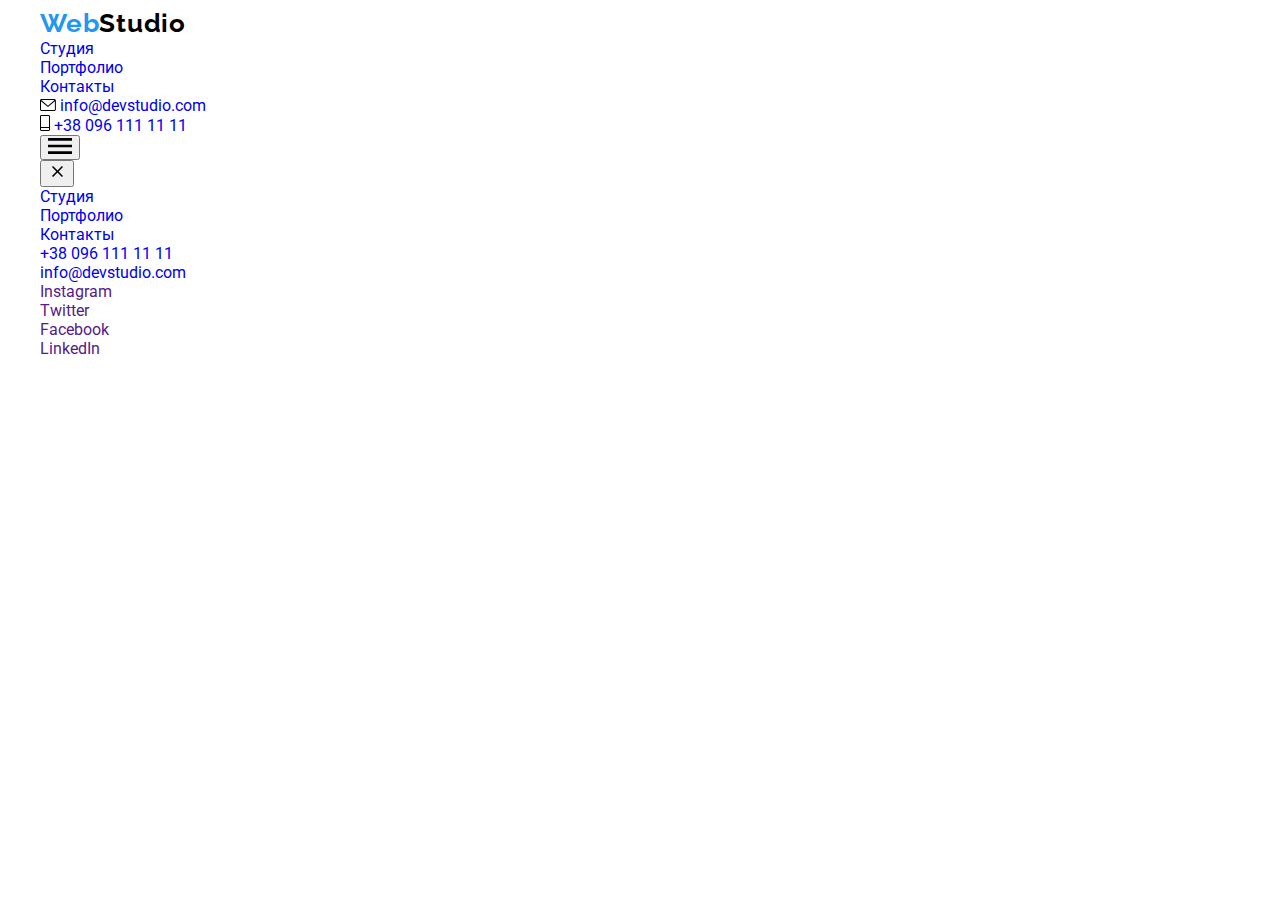
==== index.html @ dc69ef1c "add modile menu" ====
<!DOCTYPE html>
<html lang="ru">
<head>
    <meta charset="UTF-8">
    <meta http-equiv="X-UA-Compatible" content="IE=edge">
    <meta name="viewport" content="width=device-width, initial-scale=1.0">
    <title>WebStudio</title>
    <link rel="preconnect" href="https://fonts.googleapis.com">
    <link rel="preconnect" href="https://fonts.gstatic.com" crossorigin>
    <link href="https://fonts.googleapis.com/css2?family=Raleway:wght@700&family=Roboto:wght@400;500;700;900&display=swap"
        rel="stylesheet">
    <link rel="stylesheet" href="https://cdnjs.cloudflare.com/ajax/libs/modern-normalize/1.1.0/modern-normalize.min.css"
        integrity="sha512-wpPYUAdjBVSE4KJnH1VR1HeZfpl1ub8YT/NKx4PuQ5NmX2tKuGu6U/JRp5y+Y8XG2tV+wKQpNHVUX03MfMFn9Q=="
        crossorigin="anonymous" referrerpolicy="no-referrer" />
    <link rel="stylesheet" href="./css/main.min.css">
</head>

<body>
    <header class="header">
        <div class="container header-container">
            <nav class="navigation">
                <a class="logo link" href="./index.html"><span class="logo-primary">Web</span>Studio</a>
                <ul class="nav-list list">
                    <li class="nav-list__item">
                        <a class="nav-list__link link current" href="#studio">Студия</a>
                    </li>
                    <li class="nav-list__item">
                        <a class="nav-list__link link" href="./portfolio.html">Портфолио</a>
                    </li>
                    <li class="nav-list__item">
                        <a class="nav-list__link link" href="#contacts">Контакты</a>
                    </li>
                </ul>
            </nav>
            <ul class="header-contact list">
                <li class="header-contact__item">
                    <a class="header-contact__link link" href="mailto:info@devstudio.com">
                        <svg class="header-contact__icon" width="16" height="12">
                            <use href="./img/svg/sprite.svg#icon-email"></use>
                        </svg> 
                        info@devstudio.com
                    </a>
                </li>
                <li class="header-contact__item">
                    <a class="header-contact__link link" href="tel:+380961111111">
                        <svg class="header-contact__icon" width="10" height="16">
                            <use href="./img/svg/sprite.svg#icon-telephone"></use>
                        </svg> 
                        +38 096 111 11 11
                    </a>
                </li>
            </ul>

            <button type="button" class="burger-menu" data-menu-open>
                <svg class="burger-menu__icon" width="24" height="16">
                    <use href="./img/svg/icons.svg#burger-icon"></use>
                </svg>
            </button>
        </div>

        <div class="mobile-menu" data-menu>
            <div class="container mobile-menu__container">
                <button type="button" class="mobile-menu__close-button" data-menu-close>
                    <svg class="mobile-menu__close-icon" width="18" height="18">
                        <use href="./img/svg/icons.svg#close-icon"></use>
                    </svg>
                </button>
                <nav class="mobile-memu__navigation">
                    <ul class="mobile-menu__nav-list list">
                        <li class="mobile-menu__nav-item">
                            <a class="mobile-menu__nav-link link current" href="#studio">Студия</a>
                        </li>
                        <li class="mobile-menu__nav-item">
                            <a class="mobile-menu__nav-link link" href="./portfolio.html">Портфолио</a>
                        </li>
                        <li class="mobile-menu__nav-item">
                            <a class="mobile-menu__nav-link link" href="#contacts">Контакты</a>
                        </li>
                    </ul>
                </nav>
                <div class="mobile-menu__contacts">
                    <ul class="mobile-menu__contacts-list list">
                        <li class="mobile-menu__contacts-item">
                            <a class="mobile-menu__contacts-tel link" href="tel:+380961111111">+38 096 111 11 11</a>
                        </li>
                        <li class="mobile-menu__contacts-item">
                            <a class="mobile-menu__contacts-mail link" href="mailto:info@devstudio.com">info@devstudio.com</a>
                        </li>
                    </ul>
                </div>
                <div class="mobile-menu__social">
                    <ul class="mobile-menu__social-list list">
                        <li class="mobile-menu__social-item">
                            <a href="" class="mobile-menu__social-link link">Instagram</a>
                        </li>
                        <li class="mobile-menu__social-item">
                            <a href="" class="mobile-menu__social-link link">Twitter</a>
                        </li>
                        <li class="mobile-menu__social-item">
                            <a href="" class="mobile-menu__social-link link">Facebook</a>
                        </li>
                        <li class="mobile-menu__social-item">
                            <a href="" class="mobile-menu__social-link link">LinkedIn</a>
                        </li>
                    </ul>
                </div>
            </div>
        </div>
    </header>
    <main>

<!-- hero section -->
        <!-- <section class="hero" id="studio">
            <div class="container">
                <h1 class="main-title">
                    Эффективные решения
                    <br>для вашего бизнеса
                </h1>
                <button type="button" class="order-button" data-modal-open>Заказать услугу</button>
            </div>
        </section> -->

<!-- about section -->
        <!-- <section class="about">
            <div class="container">
                <h2 class="visually-hidden">О нас</h2>
                <ul class="about-list list">
                    <li class="about-list-item item">
                        <div class="about-thumb">
                            <svg class="about-icon" width="70" height="70">
                                <use href="./img/svg/sprite.svg#icon-antenna"></use>
                            </svg>
                        </div>
                        <h3 class="about-title">Внимание к деталям</h3>
                        <p class="about-text">Идейные соображения, а также начало повседневной работы по формированию позиции.</p>
                    </li>
                    <li class="about-list-item item">
                        <div class="about-thumb">
                            <svg class="about-icon" width="70" height="70">
                                <use href="./img/svg/sprite.svg#icon-clock"></use>
                            </svg>
                        </div>
                        <h3 class="about-title">Пунктуальность</h3>
                        <p class="about-text">Задача организации, в особенности же рамки и место обучения кадров влечет за собой.</p>
                    </li>
                    <li class="about-list-item item">
                        <div class="about-thumb">
                            <svg class="about-icon" width="70" height="70">
                                <use href="./img/svg/sprite.svg#icon-diagram"></use>
                            </svg>
                        </div>
                        <h3 class="about-title">Планирование</h3>
                        <p class="about-text">Равным образом консультация с широким активом в значительной степени обуславливает.</p>
                    </li>
                    <li class="about-list-item item">
                        <div class="about-thumb">
                            <svg class="about-icon" width="70" height="70">
                                <use href="./img/svg/sprite.svg#icon-astronaut"></use>
                            </svg>
                        </div>
                        <h3 class="about-title">Современные технологии</h3>
                        <p class="about-text">Значимость этих проблем настолько очевидна, что реализация плановых заданий.</p>
                    </li>
                </ul>
            </div>
        </section> -->

<!-- our work section -->
        <!-- <section class="work-section">
            <div class="container">
                <h2 class="section-title">Чем мы занимаемся</h2>
                <ul class="work-list list">
                    <li class="work-list-img">
                        <div class="worklist-label">
                            <img width="370" height="294" src="./img/box-1.jpg" alt="создаем коды">
                            <p class="worklist-overlay">Десктопные приложения</p>
                        </div>
                    </li>
                    <li class="work-list-img">
                        <div class="worklist-label">
                            <img width="370" height="294" src="./img/box-2.jpg" alt="делаем приложения">
                            <p class="worklist-overlay">Мобильные приложения</p>
                        </div>
                    </li>
                    <li class="work-list-img">
                        <div class="worklist-label">
                            <img width="370" height="294" src="./img/box-3.jpg" alt="выбираем дизайн">
                            <p class="worklist-overlay">Дизайнерские решения</p>
                        </div>
                    </li>
                </ul>
            </div>
        </section> -->

<!-- our team section -->
        <!-- <section class="team">
            <div class="container">
                <h2 class="section-title">Наша команда</h2>
                <ul class="team-list list">
                    <li class="team-list-item card">
                        <img class="team-list-photo" width="270" height="260" src="./img/photo-igor.jpg" alt="Игорь Демьяненко">
                        <div class="team-text">
                            <h3 class="team-list-name">Игорь Демьяненко</h3>
                            <p class="team-list-position" lang="en">Product Designer</p>
                            <ul class="social-list list">
                                <li class="social-item">
                                    <a class="social-link" href="">
                                        <svg class="social-link-icon" width="20" height="20">
                                            <use href="./img/svg/sprite.svg#icon-instagram"></use>
                                        </svg>
                                    </a>
                                </li>
                                <li class="social-item">
                                    <a class="social-link" href="">
                                        <svg class="social-link-icon" width="20" height="20">
                                            <use href="./img/svg/sprite.svg#icon-twitter"></use>
                                        </svg>
                                    </a>
                                </li>
                                <li class="social-item">
                                    <a class="social-link" href="">
                                        <svg class="social-link-icon" width="20" height="20">
                                            <use href="./img/svg/sprite.svg#icon-facebook"></use>
                                        </svg>
                                    </a>
                                </li>
                                <li class="social-item">
                                    <a class="social-link" href="">
                                        <svg class="social-link-icon" width="20" height="20">
                                            <use href="./img/svg/sprite.svg#icon-linkedin"></use>
                                        </svg>
                                    </a>
                                </li>
                            </ul>
                        </div>
                    </li>
                    <li class="team-list-item card">
                        <img class="team-list-photo" width="270" height="260" src="./img/photo-olga.jpg" alt="Ольга Репина">
                        <div class="team-text">
                            <h3 class="team-list-name">Ольга Репина</h3>
                            <p class="team-list-position" lang="en">Frontend Developer</p>
                            <ul class="social-list list">
                                <li class="social-item">
                                    <a class="social-link" href="">
                                        <svg class="social-link-icon" width="20" height="20">
                                            <use href="./img/svg/sprite.svg#icon-instagram"></use>
                                        </svg>
                                    </a>
                                </li>
                                <li class="social-item">
                                    <a class="social-link" href="">
                                        <svg class="social-link-icon" width="20" height="20">
                                            <use href="./img/svg/sprite.svg#icon-twitter"></use>
                                        </svg>
                                    </a>
                                </li>
                                <li class="social-item">
                                    <a class="social-link" href="">
                                        <svg class="social-link-icon" width="20" height="20">
                                            <use href="./img/svg/sprite.svg#icon-facebook"></use>
                                        </svg>
                                    </a>
                                </li>
                                <li class="social-item">
                                    <a class="social-link" href="">
                                        <svg class="social-link-icon" width="20" height="20">
                                            <use href="./img/svg/sprite.svg#icon-linkedin"></use>
                                        </svg>
                                    </a>
                                </li>
                            </ul>
                        </div>
                    </li>
                    <li class="team-list-item card">
                        <img class="team-list-photo" width="270" height="260" src="./img/photo-nikolay.jpg" alt="Николай Тарасов">
                        <div class="team-text">
                            <h3 class="team-list-name">Николай Тарасов</h3>
                            <p class="team-list-position" lang="en">Marketing</p>
                            <ul class="social-list list">
                                <li class="social-item">
                                    <a class="social-link" href="">
                                        <svg class="social-link-icon" width="20" height="20">
                                            <use href="./img/svg/sprite.svg#icon-instagram"></use>
                                        </svg>
                                    </a>
                                </li>
                                <li class="social-item">
                                    <a class="social-link" href="">
                                        <svg class="social-link-icon" width="20" height="20">
                                            <use href="./img/svg/sprite.svg#icon-twitter"></use>
                                        </svg>
                                    </a>
                                </li>
                                <li class="social-item">
                                    <a class="social-link" href="">
                                        <svg class="social-link-icon" width="20" height="20">
                                            <use href="./img/svg/sprite.svg#icon-facebook"></use>
                                        </svg>
                                    </a>
                                </li>
                                <li class="social-item">
                                    <a class="social-link" href="">
                                        <svg class="social-link-icon" width="20" height="20">
                                            <use href="./img/svg/sprite.svg#icon-linkedin"></use>
                                        </svg>
                                    </a>
                                </li>
                            </ul>
                        </div>
                    </li>
                    <li class="team-list-item card">
                        <img class="team-list-photo" width="270" height="260" src="./img/photo-mikhail.jpg" alt="Михаил Ермаков">
                        <div class="team-text">
                            <h3 class="team-list-name">Михаил Ермаков</h3>
                            <p class="team-list-position" lang="en">UI Designer</p>
                            <ul class="social-list list">
                                <li class="social-item">
                                    <a class="social-link" href="">
                                        <svg class="social-link-icon" width="20" height="20">
                                            <use href="./img/svg/sprite.svg#icon-instagram"></use>
                                        </svg>
                                    </a>
                                </li>
                                <li class="social-item">
                                    <a class="social-link" href="">
                                        <svg class="social-link-icon" width="20" height="20">
                                            <use href="./img/svg/sprite.svg#icon-twitter"></use>
                                        </svg>
                                    </a>
                                </li>
                                <li class="social-item">
                                    <a class="social-link" href="">
                                        <svg class="social-link-icon" width="20" height="20">
                                            <use href="./img/svg/sprite.svg#icon-facebook"></use>
                                        </svg>
                                    </a>
                                </li>
                                <li class="social-item">
                                    <a class="social-link" href="">
                                        <svg class="social-link-icon" width="20" height="20">
                                            <use href="./img/svg/sprite.svg#icon-linkedin"></use>
                                        </svg>
                                    </a>
                                </li>
                            </ul>
                        </div>
                    </li>
                </ul>
            </div>
        </section> -->

<!-- our clients section -->
        <!-- <section class="clients">
            <div class="container">
                <h2 class="section-title">Постоянные клиенты</h2>
                <ul class="clients-list">
                    <li class="clients-item">
                        <a href="" class="clients-link">
                            <svg class="clients-link-icon" width="106" height="60">
                                <use href="./img/svg/sprite.svg#icon-client1"></use>
                            </svg>
                        </a>
                    </li>
                    <li class="clients-item">
                        <a href="" class="clients-link">
                            <svg class="clients-link-icon" width="106" height="60">
                                <use href="./img/svg/sprite.svg#icon-client2"></use>
                            </svg>
                        </a>
                    </li>
                    <li class="clients-item">
                        <a href="" class="clients-link">
                            <svg class="clients-link-icon" width="106" height="60">
                                <use href="./img/svg/sprite.svg#icon-client3"></use>
                            </svg>
                        </a>
                    </li>
                    <li class="clients-item">
                        <a href="" class="clients-link">
                            <svg class="clients-link-icon" width="106" height="60">
                                <use href="./img/svg/sprite.svg#icon-client4"></use>
                            </svg>
                        </a>
                    </li>
                    <li class="clients-item">
                        <a href="" class="clients-link">
                            <svg class="clients-link-icon" width="106" height="60">
                                <use href="./img/svg/sprite.svg#icon-client5"></use>
                            </svg>
                        </a>
                    </li>
                    <li class="clients-item">
                        <a href="" class="clients-link">
                            <svg class="clients-link-icon" width="106" height="60">
                                <use href="./img/svg/sprite.svg#icon-client6"></use>
                            </svg>
                        </a>
                    </li>
                </ul>
            </div>
        </section>
    </main> -->

    <!-- Footer -->
    <!-- <footer class="footer">
        <div class="container footer-container">
            <div class="footer-address">
                <a class="footer-logo link" href="./index.html"><span class="logo-primary">Web</span>Studio</a>
                <address id="contacts">
                    <ul class="footer-contact-list list">
                        <li class="footer-contacts-item">
                            <a class="footer-contacts-address link" href="https://goo.gl/maps/A6K9z37KiYoTbCrC9" target="_blank"
                                rel="noopener noreferrer">г. Киев, пр-т Леси Украинки, 26</a>
                        </li>
                        <li class="footer-contacts-item">
                            <a class="footer-contacts-link link" href="mailto:info@example.com">info@example.com</a>
                        </li>
                        <li class="footer-contacts-item">
                            <a class="footer-contacts-link link" href="tel:+380991111111">+38 099 111 11 11</a>
                        </li>
                    </ul>
                </address>
            </div>
            <div class="footer-social">
                <p class="footer-social-text">присоединяйтесь</p>
                <ul class="footer-social-list list">
                    <li class="footer-social-item">
                        <a class="footer-social-link" href="">
                            <svg class="footer-social-link-icon" width="20" height="20">
                                <use href="./img/svg/sprite.svg#icon-instagram"></use>
                            </svg>
                        </a>
                    </li>
                    <li class="footer-social-item">
                        <a class="footer-social-link" href="">
                            <svg class="footer-social-link-icon" width="20" height="20">
                                <use href="./img/svg/sprite.svg#icon-twitter"></use>
                            </svg>
                        </a>
                    </li>
                    <li class="footer-social-item">
                        <a class="footer-social-link" href="">
                            <svg class="footer-social-link-icon" width="20" height="20">
                                <use href="./img/svg/sprite.svg#icon-facebook"></use>
                            </svg>
                        </a>
                    </li>
                    <li class="footer-social-item">
                        <a class="footer-social-link" href="">
                            <svg class="footer-social-link-icon" width="20" height="20">
                                <use href="./img/svg/sprite.svg#icon-linkedin"></use>
                            </svg>
                        </a>
                    </li>
                </ul>
            </div>
            <div class="footer-subscribe-thumb">
                <p class="footer-social-text">Подпишитесь на рассылку</p>
                <form class="footer-subscribe-form">
                    <label class="footer-subsribe-label">
                        <input type="email" name="subscribe-email" class="footer-subscribe-mail" placeholder="E-mail">
                    </label>
                    <button type="submit" class="footer-subscribe-button">Подписаться
                        <svg class="button-icon" width="24" height="24">
                            <use href="./img/svg/icons.svg#icon-send"></use>
                        </svg>
                    </button>
                </form>
            </div>
        </div>
    </footer> -->

    <!-- modal window script -->
    <!-- <div class="backdrop is-hidden" data-modal>
        <div class="modal-window">
            <button type="button" class="modal-close-button" data-modal-close>
                <svg class="modal-close-icon" width="18" height="18">
                    <use href="./img/svg/icons.svg#close-icon"></use>
                </svg>
            </button>
            <p class="contact-form-title">Оставьте свои данные, мы вам перезвоним</p>
            <form class="contact-form">
                <label class="contact-form-label">
                    Имя
                    <span class="contact-form-field-wrapper">
                        <input type="text" name="user-name" class="contact-form-input" minlength="2" required>
                        <svg class="contact-form-icon" width="18" height="18">
                            <use href="./img/svg/icons.svg#name-icon"></use>
                        </svg>
                    </span>                    
                </label>
                <label class="contact-form-label">
                    Телефон
                    <span class="contact-form-field-wrapper">
                        <input type="tel" name="user-phone" class="contact-form-input" required>
                        <svg class="contact-form-icon" width="18" height="18">
                            <use href="./img/svg/icons.svg#tel-icon"></use>
                        </svg>
                    </span>
                </label>
                <label class="contact-form-label">
                    Почта
                    <span class="contact-form-field-wrapper">
                        <input type="email" name="user-mail" class="contact-form-input" required>
                        <svg class="contact-form-icon" width="18" height="18">
                            <use href="./img/svg/icons.svg#mail-icon"></use>
                        </svg>
                    </span>                    
                </label>
                <label class="contact-form-label">
                    Комментарий
                    <textarea name="user-comment" class="contact-form-message" placeholder="Введите текст"></textarea>
                </label>
                <div class="contact-form-checkbox-wrapper">
                    <input class="policy-checkbox visually-hidden" type="checkbox" name="accept-policy" id="policy-checkbox" required>
                    <label class="policy-label" for="policy-checkbox">Соглашаюсь с рассылкой и принимаю&nbsp;<a class="link-form" href="">Условия договора</a></label>
                </div>
                    <button class="contact-form-button" type="submit">Отправить</button>
            </form>
        </div>
    </div> -->

    <script src="./js/modal.js"></script>
    <script src="./js/mobile-menu.js"></script>
</body>
</html>
---- css/main.min.css ----
:root{--font-family: "Roboto", sans-serif;--logo-font: "Raleway", sans-serif;--primary-text-color: #212121;--secondary-text-color: #757575;--accent-color: #2196f3;--icon-color: #afb1b8;--timing-function: cubic-bezier(0.4, 0, 0.2, 1);--duration: 250ms}.visually-hidden{position:absolute;width:1px;height:1px;margin:-1px;border:0;padding:0;white-space:nowrap;clip-path:inset(100%);clip:rect(0 0 0 0);overflow:hidden}body{font-family:var(--font-family)}h1,h2,h3,h4,h5,h6,p{margin-top:0;margin-bottom:0}ul{margin-top:0;margin-bottom:0;padding-left:0}img{display:block}li{display:block}.list{list-style:none}.link{text-decoration:none}.container{width:1200px;padding-left:15px;padding-right:15px;margin-left:auto;margin-right:auto}@media screen and (max-width: 767px){.container{width:480px;padding-left:15px;padding-right:15px;margin-left:auto;margin-right:auto}}.logo-primary{color:#2196f3;font-family:var(--logo-font);font-style:normal;font-weight:bold;font-size:26px;line-height:1.19;letter-spacing:0.03em}.logo{margin-right:92px;color:#000000;font-family:var(--logo-font);font-style:normal;font-weight:bold;font-size:26px;line-height:1.19;letter-spacing:0.03em}.footer-logo{color:#ffffff;font-family:var(--logo-font);font-style:normal;font-weight:bold;font-size:26px;line-height:1.19;letter-spacing:0.03em}.main-title{margin-bottom:30px;font-family:var(--font-family);font-style:normal;font-weight:900;font-size:44px;line-height:1.36;text-align:center;letter-spacing:0.06em;text-transform:uppercase;color:#ffffff}.section-title{margin-bottom:50px;font-family:var(--font-family);font-style:normal;font-weight:bold;font-size:36px;line-height:1.17;text-align:center;letter-spacing:0.03em;color:var(--primary-text-color)}.social-list{width:206px;height:44px;display:flex;justify-content:space-between;align-items:center}.social-link{display:flex;justify-content:center;align-items:center;width:44px;height:44px;border-radius:50%;background-color:#ffffff;transition-property:background-color;transition-duration:var(--duration);transition-timing-function:var(--timing-function)}.social-link:hover,.social-link:focus{background-color:var(--accent-color);cursor:pointer}.social-link-icon{fill:var(--icon-color);transition-property:fill;transition-duration:var(--duration);transition-timing-function:var(--timing-function)}.social-link:hover .social-link-icon,.social-link:focus .social-link-icon{fill:#ffffff;cursor:pointer}.backdrop{position:fixed;top:0;left:0;width:100vw;height:100vh;background-color:rgba(0,0,0,0.2)}.backdrop.is-hidden{opacity:0;visibility:hidden;pointer-events:none}.modal-window{position:absolute;top:50%;left:50%;transform:translate(-50%, -50%);width:528px;height:580px;background-color:#ffffff;box-shadow:0px 1px 3px rgba(0,0,0,0.12),0px 1px 1px rgba(0,0,0,0.14),0px 2px 1px rgba(0,0,0,0.2);border-radius:4px;padding:40px}.modal-close-button{position:absolute;top:8px;right:8px;width:30px;height:30px;display:flex;justify-content:center;align-items:center;border:1px solid rgba(0,0,0,0.1);border-radius:50%;background-color:#ffffff;padding:0;outline:none;cursor:pointer}.modal-close-icon{transition-property:fill;transition-duration:var(--duration);transition-timing-function:var(--timing-function)}.modal-close-button:hover .modal-close-icon,.modal-close-button:focus .modal-close-icon{fill:var(--accent-color)}.contact-form-title{font-family:var(--font-family);font-style:normal;font-weight:700;font-size:20px;line-height:1.15;text-align:center;letter-spacing:0.03em;color:#212121;margin-bottom:12px}.contact-form-input{width:100%;height:40px;padding-left:42px;border:1px solid rgba(33,33,33,0.2);box-sizing:border-box;border-radius:4px;transition-property:border-color;transition-duration:var(--duration);transition-timing-function:var(--timing-function)}.contact-form-input:focus{outline:none;border-color:var(--accent-color);cursor:pointer}.contact-form-field-wrapper{position:relative;display:block;margin-bottom:10px}.contact-form-icon{display:block;position:absolute;top:50%;left:12px;transform:translateY(-50%);transition-property:fill;transition-duration:var(--duration);transition-timing-function:var(--timing-function)}.contact-form-input:focus+.contact-form-icon{fill:var(--accent-color)}.contact-form-label{margin-bottom:10px;font-family:var(--font-family);font-style:normal;font-weight:400;font-size:12px;line-height:1.17;letter-spacing:0.01em;color:var(--secondary-text-color)}.contact-form-message{resize:none;width:100%;height:120px;border:1px solid rgba(33,33,33,0.2);box-sizing:border-box;border-radius:4px;padding:12px 16px;margin-bottom:20px;outline:none;transition-property:border-color;transition-duration:var(--duration);transition-timing-function:var(--timing-function)}.contact-form-message:focus{outline:none;border-color:var(--accent-color)}.contact-form-message::placeholder{font-family:var(--font-family);font-style:normal;font-weight:400;font-size:14px;line-height:1.14;letter-spacing:0.01em}.policy-label{font-family:var(--font-family);font-style:normal;font-weight:400;font-size:14px;line-height:1.71;letter-spacing:0.03em;color:var(--secondary-text-color);display:flex;justify-content:center;align-items:center;cursor:pointer}.policy-label::before{display:inline-block;width:16px;height:16px;border:1px solid black;content:"";cursor:pointer;margin-right:8px;border-radius:2px}.policy-checkbox:checked+.policy-label::before{background-color:var(--accent-color);border-radius:2px;background-image:url(../img/svg/Vector.svg);background-size:contain;background-origin:border-box;background-position:center;background-repeat:no-repeat;border-color:transparent}.link-form{color:var(--accent-color)}.contact-form-button{display:block;margin:30px auto 40px auto;min-width:200px;border:transparent;background-color:var(--accent-color);border-radius:4px;cursor:pointer;padding:10px 56px;transition-property:box-shadow;transition-duration:var(--duration);transition-timing-function:var(--timing-function);font-family:var(--font-family);font-style:normal;font-weight:700;font-size:16px;line-height:1.88;display:flex;align-items:center;text-align:center;letter-spacing:0.06em;color:#FFFFFF}.contact-form-button:hover,.contact-form-button:focus{box-shadow:0px 4px 4px rgba(0,0,0,0.15)}@media screen and (max-width: 480px){.nav-list{display:none}.header-contact{display:none}.header{border-bottom:1px solid #ECECEC}.header-container{display:flex;justify-content:space-between;align-items:center;padding:10px 15px}.burger-menu{border:none;background-color:transparent;padding:12px 8px;line-height:0}.burger-menu__icon{fill:#000000;transition-property:fill;transition-duration:var(--duration);transition-timing-function:var(--timing-function)}.burger-menu__icon:hover,.burger-menu__icon:focus{fill:var(--accent-color)}.mobile-menu{position:absolute;top:0;left:0;width:100%;height:100vh;overflow:auto;background-color:#FFFFFF;opacity:0;visibility:hidden;pointer-events:none;transition-property:opacity;transition-duration:var(--duration);transition-timing-function:var(--timing-function)}.mobile-menu.is-open{opacity:1;visibility:visible;pointer-events:auto}.mobile-menu__container{position:relative;padding:48px 40px;display:flex;flex-direction:column}.mobile-menu__close-button{position:absolute;top:10px;right:15px;padding:10px;background-color:transparent;border:none;line-height:0}.mobile-menu__close-icon{fill:#000000;transition-property:fill;transition-duration:var(--duration);transition-timing-function:var(--timing-function)}.mobile-menu__close-icon:hover,.mobile-menu__close-icon:focus{fill:var(--accent-color)}.mobile-menu__nav-list{display:flex;flex-direction:column}.mobile-menu__nav-link{font-family:var(--font-family);font-style:normal;font-weight:500;font-size:40px;line-height:1.18;letter-spacing:0.02em;color:var(--primary-text-color)}.current{color:var(--accent-color)}.mobile-menu__nav-item+.mobile-menu__nav-item,.mobile-menu__contacts-item+.mobile-menu__contacts-item{margin-top:32px}.mobile-menu__contacts{margin-top:302px}.mobile-menu__contacts-list{display:flex;flex-direction:column}.mobile-menu__contacts-tel{font-family:var(--font-family);font-style:normal;font-weight:500;font-size:34px;line-height:1.18;letter-spacing:0.02em;color:var(--accent-color)}.mobile-menu__contacts-mail{font-family:var(--font-family);font-style:normal;font-weight:500;font-size:24px;line-height:1.17;letter-spacing:0.02em;color:var(--secondary-text-color)}.mobile-menu__social{margin-top:64px}.mobile-menu__social-list{display:flex;flex-direction:row}.mobile-menu__social-item+.mobile-menu__social-item{margin-left:10px}.mobile-menu__social-item:not(:first-child)::before{content:" ";height:100%;border:1px solid rgba(33,33,33,0.2);transform:rotate(90deg);margin-right:10px}.mobile-menu__social-link{font-family:var(--font-family);font-style:normal;font-weight:500;font-size:18px;line-height:1.22;letter-spacing:0.02em;color:var(--accent-color)}}.hero{background-color:#2f303a;background-image:linear-gradient(rgba(47,48,58,0.4), rgba(47,48,58,0.4)),url(../img/hero-layer.jpg);background-size:1600px 600px;background-repeat:no-repeat;background-position:center;padding-top:200px;padding-bottom:200px}.order-button{padding:10px 32px;margin-left:auto;margin-right:auto;min-width:200px;border:transparent;display:flex;align-items:center;cursor:pointer;font-family:var(--font-family);font-style:normal;font-weight:bold;font-size:16px;line-height:1.88;text-align:center;letter-spacing:0.06em;color:#ffffff;background-color:var(--accent-color);border-radius:4px;transition-property:box-shadow;transition-duration:var(--duration);transition-timing-function:var(--timing-function)}.order-button:hover,.order-button:focus{box-shadow:0px 4px 4px rgba(0,0,0,0.15)}.about{padding-top:94px;padding-bottom:94px}.about-list{display:flex}.about-list-item+.about-list-item{margin-left:30px}.item{width:270px}.about-thumb{padding-top:25px;padding-bottom:25px;display:flex;justify-content:center;align-items:center;background-color:#f5f4fa;border-radius:4px}.about-title{margin-bottom:10px;margin-top:30px;font-family:var(--font-family);font-style:normal;font-weight:bold;font-size:14px;line-height:1.14;letter-spacing:0.03em;text-transform:uppercase;color:var(--primary-text-color)}.about-text{font-family:var(--font-family);font-style:normal;font-weight:normal;font-size:14px;line-height:1.71;letter-spacing:0.03em;color:var(--secondary-text-color)}.work-section{padding-bottom:94px}.work-list{display:flex}.work-list-img+.work-list-img{margin-left:30px}.worklist-label{position:relative}.worklist-overlay{position:absolute;left:0;bottom:0;width:100%;height:70px;font-family:var(--font-family);font-style:normal;font-weight:700;font-size:14px;line-height:1.14;text-align:center;letter-spacing:0.03em;text-transform:uppercase;color:#FFFFFF;background-color:rgba(47,48,58,0.8);overflow:auto;padding-top:27px;padding-bottom:27px}.team{background-color:#f5f4fa;padding-top:94px;padding-bottom:94px}.team-list{display:flex;flex-wrap:wrap;flex-basis:calc((100% - 90px) / 4);margin-left:-30px;margin-bottom:-30px}.team-list-item{margin-left:30px;margin-bottom:30px}.card{background:#ffffff;width:270px;height:428px;box-shadow:0px 1px 3px rgba(0,0,0,0.12),0px 1px 1px rgba(0,0,0,0.14),0px 2px 1px rgba(0,0,0,0.2);border-radius:0px 0px 4px 4px}.team-text{padding-top:30px;padding-bottom:30px;padding-left:32px;padding-right:32px}.team-list-name{margin-bottom:10px;font-family:var(--font-family);font-style:normal;font-weight:500;font-size:16px;line-height:1.19;text-align:center;letter-spacing:0.03em;color:var(--primary-text-color)}.team-list-position{margin-bottom:16px;font-family:var(--font-family);font-style:normal;font-weight:normal;font-size:16px;line-height:1.19;text-align:center;letter-spacing:0.03em;color:var(--secondary-text-color)}.clients{padding-top:94px;padding-bottom:94px}.clients-list{display:flex;justify-content:center;align-items:center}.clients-item+.clients-item{margin-left:30px}.clients-link{width:170px;height:92px;display:flex;justify-content:center;align-items:center;border:1px solid var(--icon-color);box-sizing:border-box;border-radius:4px;transition-property:border-color;transition-duration:var(--duration);transition-timing-function:var(--timing-function)}.clients-link:hover,.clients-link:focus{border-color:var(--accent-color);cursor:pointer}.clients-link-icon{fill:var(--icon-color);transition-property:fill;transition-duration:var(--duration);transition-timing-function:var(--timing-function)}.clients-link:hover .clients-link-icon,.clients-link:focus .clients-link-icon{fill:var(--accent-color);cursor:pointer}.footer{background-color:#2f303a;padding-top:60px;padding-bottom:60px}.footer-container{display:flex;align-items:baseline}.footer-contacts-item+.footer-contacts-item{margin-top:10px}address{margin-top:20px}.footer-contacts-address{font-family:var(--font-family);font-style:normal;font-weight:normal;font-size:14px;line-height:1.71;letter-spacing:0.03em;color:#ffffff;transition-property:color;transition-duration:var(--duration);transition-timing-function:var(--timing-function)}.footer-contacts-address:hover,.footer-contacts-address:focus{color:var(--accent-color);cursor:pointer}.footer-contacts-link{font-family:var(--font-family);font-style:normal;font-weight:normal;font-size:14px;line-height:1.71;letter-spacing:0.03em;color:rgba(255,255,255,0.6);transition-property:color;transition-duration:var(--duration);transition-timing-function:var(--timing-function)}.footer-contacts-link:hover,.footer-contacts-link:focus{color:var(--accent-color);cursor:pointer}.footer-social{margin-left:70px}.footer-social-text{margin-bottom:20px;font-family:var(--font-family);font-style:normal;font-weight:bold;font-size:14px;line-height:1.14;letter-spacing:0.03em;text-transform:uppercase;color:#ffffff}.footer-social-list{width:206px;height:44px;display:flex;justify-content:space-between;align-items:center}.footer-social-link{display:flex;justify-content:center;align-items:center;width:44px;height:44px;border-radius:50%;background-color:rgba(255,255,255,0.1);transition-property:background-color;transition-duration:var(--duration);transition-timing-function:var(--timing-function)}.footer-social-link:hover,.footer-social-link:focus{background-color:var(--accent-color);cursor:pointer}.footer-social-link-icon{fill:#ffffff;transition-property:fill;transition-duration:var(--duration);transition-timing-function:var(--timing-function)}.footer-social-link:hover .footer-social-link-icon,.footer-social-link:focus .footer-social-link-icon{fill:#ffffff;cursor:pointer}.footer-subscribe-mail{width:358px;height:50px;border:1px solid rgba(255,255,255,0.3);box-sizing:border-box;filter:drop-shadow(0px 4px 4px rgba(0,0,0,0.15));border-radius:4px;background-color:transparent;padding:15px 16px;color:#ffffff}.footer-subscribe-button{min-width:200px;border:transparent;background-color:var(--accent-color);border-radius:4px;cursor:pointer;padding:10px 28px;margin-left:12px;transition-property:box-shadow;transition-duration:var(--duration);transition-timing-function:var(--timing-function);font-family:var(--font-family);font-style:normal;font-weight:700;font-size:16px;line-height:1.88;display:flex;align-items:center;text-align:center;letter-spacing:0.06em;color:#FFFFFF}.footer-subscribe-button:hover,.footer-subscribe-button:focus{box-shadow:0px 4px 4px rgba(0,0,0,0.15)}.button-icon{margin-left:10px}.footer-subscribe-thumb{margin-left:93px}.footer-subscribe-form{display:flex;flex-direction:row}
/*# sourceMappingURL=main.min.css.map */
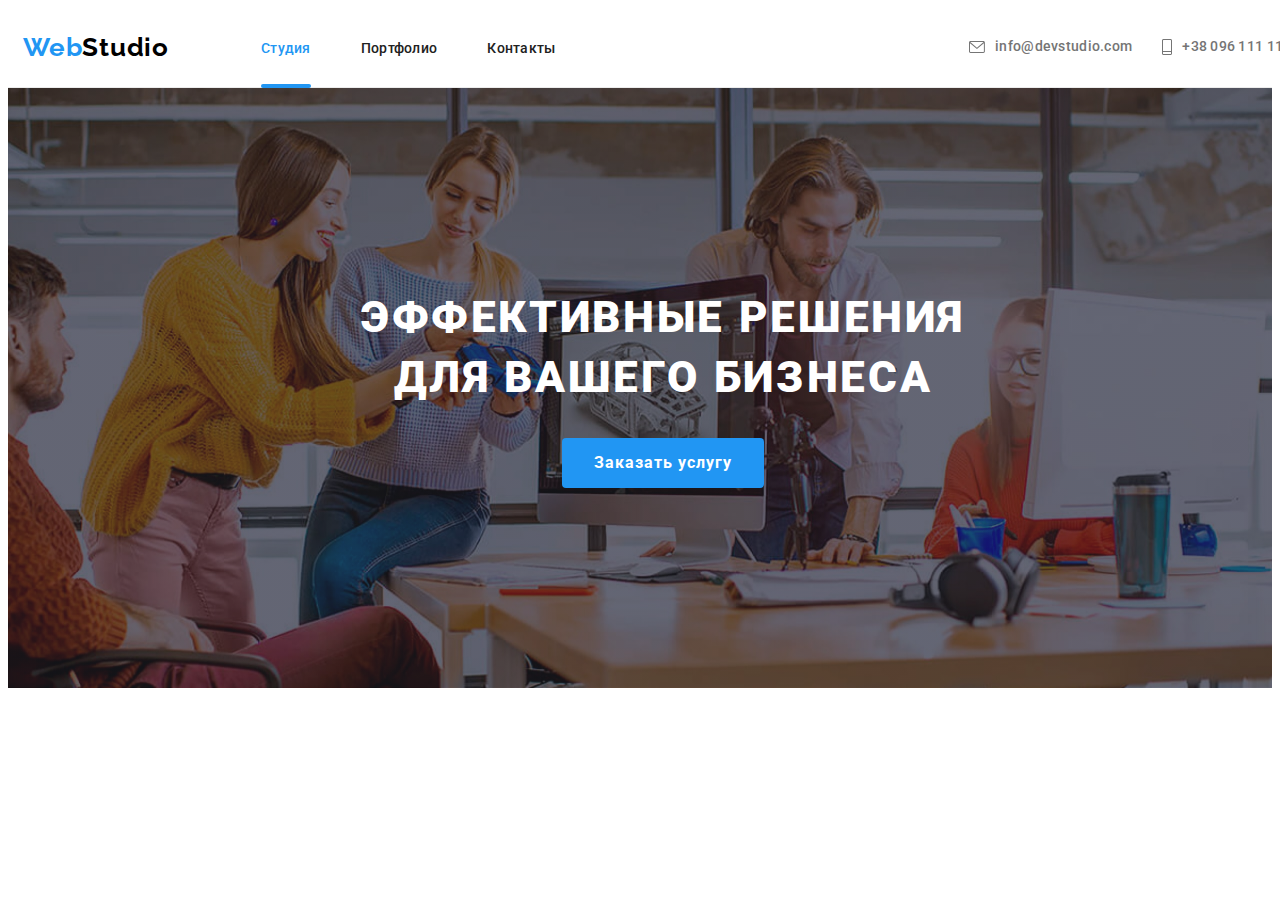
==== commit 429f93e9: "начал хиро и модалку" ====
--- a/index.html
+++ b/index.html
@@ -110,7 +110,7 @@
     <main>
 
 <!-- hero section -->
-        <!-- <section class="hero" id="studio">
+        <section class="hero" id="studio">
             <div class="container">
                 <h1 class="main-title">
                     Эффективные решения
@@ -118,7 +118,7 @@
                 </h1>
                 <button type="button" class="order-button" data-modal-open>Заказать услугу</button>
             </div>
-        </section> -->
+        </section>
 
 <!-- about section -->
         <!-- <section class="about">
@@ -471,7 +471,7 @@
     </footer> -->
 
     <!-- modal window script -->
-    <!-- <div class="backdrop is-hidden" data-modal>
+    <div class="backdrop is-hidden" data-modal>
         <div class="modal-window">
             <button type="button" class="modal-close-button" data-modal-close>
                 <svg class="modal-close-icon" width="18" height="18">
@@ -518,7 +518,7 @@
                     <button class="contact-form-button" type="submit">Отправить</button>
             </form>
         </div>
-    </div> -->
+    </div>
 
     <script src="./js/modal.js"></script>
     <script src="./js/mobile-menu.js"></script>
--- a/css/main.min.css
+++ b/css/main.min.css
@@ -1,2 +1,2 @@
-:root{--font-family: "Roboto", sans-serif;--logo-font: "Raleway", sans-serif;--primary-text-color: #212121;--secondary-text-color: #757575;--accent-color: #2196f3;--icon-color: #afb1b8;--timing-function: cubic-bezier(0.4, 0, 0.2, 1);--duration: 250ms}.visually-hidden{position:absolute;width:1px;height:1px;margin:-1px;border:0;padding:0;white-space:nowrap;clip-path:inset(100%);clip:rect(0 0 0 0);overflow:hidden}body{font-family:var(--font-family)}h1,h2,h3,h4,h5,h6,p{margin-top:0;margin-bottom:0}ul{margin-top:0;margin-bottom:0;padding-left:0}img{display:block}li{display:block}.list{list-style:none}.link{text-decoration:none}.container{width:1200px;padding-left:15px;padding-right:15px;margin-left:auto;margin-right:auto}@media screen and (max-width: 767px){.container{width:480px;padding-left:15px;padding-right:15px;margin-left:auto;margin-right:auto}}.logo-primary{color:#2196f3;font-family:var(--logo-font);font-style:normal;font-weight:bold;font-size:26px;line-height:1.19;letter-spacing:0.03em}.logo{margin-right:92px;color:#000000;font-family:var(--logo-font);font-style:normal;font-weight:bold;font-size:26px;line-height:1.19;letter-spacing:0.03em}.footer-logo{color:#ffffff;font-family:var(--logo-font);font-style:normal;font-weight:bold;font-size:26px;line-height:1.19;letter-spacing:0.03em}.main-title{margin-bottom:30px;font-family:var(--font-family);font-style:normal;font-weight:900;font-size:44px;line-height:1.36;text-align:center;letter-spacing:0.06em;text-transform:uppercase;color:#ffffff}.section-title{margin-bottom:50px;font-family:var(--font-family);font-style:normal;font-weight:bold;font-size:36px;line-height:1.17;text-align:center;letter-spacing:0.03em;color:var(--primary-text-color)}.social-list{width:206px;height:44px;display:flex;justify-content:space-between;align-items:center}.social-link{display:flex;justify-content:center;align-items:center;width:44px;height:44px;border-radius:50%;background-color:#ffffff;transition-property:background-color;transition-duration:var(--duration);transition-timing-function:var(--timing-function)}.social-link:hover,.social-link:focus{background-color:var(--accent-color);cursor:pointer}.social-link-icon{fill:var(--icon-color);transition-property:fill;transition-duration:var(--duration);transition-timing-function:var(--timing-function)}.social-link:hover .social-link-icon,.social-link:focus .social-link-icon{fill:#ffffff;cursor:pointer}.backdrop{position:fixed;top:0;left:0;width:100vw;height:100vh;background-color:rgba(0,0,0,0.2)}.backdrop.is-hidden{opacity:0;visibility:hidden;pointer-events:none}.modal-window{position:absolute;top:50%;left:50%;transform:translate(-50%, -50%);width:528px;height:580px;background-color:#ffffff;box-shadow:0px 1px 3px rgba(0,0,0,0.12),0px 1px 1px rgba(0,0,0,0.14),0px 2px 1px rgba(0,0,0,0.2);border-radius:4px;padding:40px}.modal-close-button{position:absolute;top:8px;right:8px;width:30px;height:30px;display:flex;justify-content:center;align-items:center;border:1px solid rgba(0,0,0,0.1);border-radius:50%;background-color:#ffffff;padding:0;outline:none;cursor:pointer}.modal-close-icon{transition-property:fill;transition-duration:var(--duration);transition-timing-function:var(--timing-function)}.modal-close-button:hover .modal-close-icon,.modal-close-button:focus .modal-close-icon{fill:var(--accent-color)}.contact-form-title{font-family:var(--font-family);font-style:normal;font-weight:700;font-size:20px;line-height:1.15;text-align:center;letter-spacing:0.03em;color:#212121;margin-bottom:12px}.contact-form-input{width:100%;height:40px;padding-left:42px;border:1px solid rgba(33,33,33,0.2);box-sizing:border-box;border-radius:4px;transition-property:border-color;transition-duration:var(--duration);transition-timing-function:var(--timing-function)}.contact-form-input:focus{outline:none;border-color:var(--accent-color);cursor:pointer}.contact-form-field-wrapper{position:relative;display:block;margin-bottom:10px}.contact-form-icon{display:block;position:absolute;top:50%;left:12px;transform:translateY(-50%);transition-property:fill;transition-duration:var(--duration);transition-timing-function:var(--timing-function)}.contact-form-input:focus+.contact-form-icon{fill:var(--accent-color)}.contact-form-label{margin-bottom:10px;font-family:var(--font-family);font-style:normal;font-weight:400;font-size:12px;line-height:1.17;letter-spacing:0.01em;color:var(--secondary-text-color)}.contact-form-message{resize:none;width:100%;height:120px;border:1px solid rgba(33,33,33,0.2);box-sizing:border-box;border-radius:4px;padding:12px 16px;margin-bottom:20px;outline:none;transition-property:border-color;transition-duration:var(--duration);transition-timing-function:var(--timing-function)}.contact-form-message:focus{outline:none;border-color:var(--accent-color)}.contact-form-message::placeholder{font-family:var(--font-family);font-style:normal;font-weight:400;font-size:14px;line-height:1.14;letter-spacing:0.01em}.policy-label{font-family:var(--font-family);font-style:normal;font-weight:400;font-size:14px;line-height:1.71;letter-spacing:0.03em;color:var(--secondary-text-color);display:flex;justify-content:center;align-items:center;cursor:pointer}.policy-label::before{display:inline-block;width:16px;height:16px;border:1px solid black;content:"";cursor:pointer;margin-right:8px;border-radius:2px}.policy-checkbox:checked+.policy-label::before{background-color:var(--accent-color);border-radius:2px;background-image:url(../img/svg/Vector.svg);background-size:contain;background-origin:border-box;background-position:center;background-repeat:no-repeat;border-color:transparent}.link-form{color:var(--accent-color)}.contact-form-button{display:block;margin:30px auto 40px auto;min-width:200px;border:transparent;background-color:var(--accent-color);border-radius:4px;cursor:pointer;padding:10px 56px;transition-property:box-shadow;transition-duration:var(--duration);transition-timing-function:var(--timing-function);font-family:var(--font-family);font-style:normal;font-weight:700;font-size:16px;line-height:1.88;display:flex;align-items:center;text-align:center;letter-spacing:0.06em;color:#FFFFFF}.contact-form-button:hover,.contact-form-button:focus{box-shadow:0px 4px 4px rgba(0,0,0,0.15)}@media screen and (max-width: 480px){.nav-list{display:none}.header-contact{display:none}.header{border-bottom:1px solid #ECECEC}.header-container{display:flex;justify-content:space-between;align-items:center;padding:10px 15px}.burger-menu{border:none;background-color:transparent;padding:12px 8px;line-height:0}.burger-menu__icon{fill:#000000;transition-property:fill;transition-duration:var(--duration);transition-timing-function:var(--timing-function)}.burger-menu__icon:hover,.burger-menu__icon:focus{fill:var(--accent-color)}.mobile-menu{position:absolute;top:0;left:0;width:100%;height:100vh;overflow:auto;background-color:#FFFFFF;opacity:0;visibility:hidden;pointer-events:none;transition-property:opacity;transition-duration:var(--duration);transition-timing-function:var(--timing-function)}.mobile-menu.is-open{opacity:1;visibility:visible;pointer-events:auto}.mobile-menu__container{position:relative;padding:48px 40px;display:flex;flex-direction:column}.mobile-menu__close-button{position:absolute;top:10px;right:15px;padding:10px;background-color:transparent;border:none;line-height:0}.mobile-menu__close-icon{fill:#000000;transition-property:fill;transition-duration:var(--duration);transition-timing-function:var(--timing-function)}.mobile-menu__close-icon:hover,.mobile-menu__close-icon:focus{fill:var(--accent-color)}.mobile-menu__nav-list{display:flex;flex-direction:column}.mobile-menu__nav-link{font-family:var(--font-family);font-style:normal;font-weight:500;font-size:40px;line-height:1.18;letter-spacing:0.02em;color:var(--primary-text-color)}.current{color:var(--accent-color)}.mobile-menu__nav-item+.mobile-menu__nav-item,.mobile-menu__contacts-item+.mobile-menu__contacts-item{margin-top:32px}.mobile-menu__contacts{margin-top:302px}.mobile-menu__contacts-list{display:flex;flex-direction:column}.mobile-menu__contacts-tel{font-family:var(--font-family);font-style:normal;font-weight:500;font-size:34px;line-height:1.18;letter-spacing:0.02em;color:var(--accent-color)}.mobile-menu__contacts-mail{font-family:var(--font-family);font-style:normal;font-weight:500;font-size:24px;line-height:1.17;letter-spacing:0.02em;color:var(--secondary-text-color)}.mobile-menu__social{margin-top:64px}.mobile-menu__social-list{display:flex;flex-direction:row}.mobile-menu__social-item+.mobile-menu__social-item{margin-left:10px}.mobile-menu__social-item:not(:first-child)::before{content:" ";height:100%;border:1px solid rgba(33,33,33,0.2);transform:rotate(90deg);margin-right:10px}.mobile-menu__social-link{font-family:var(--font-family);font-style:normal;font-weight:500;font-size:18px;line-height:1.22;letter-spacing:0.02em;color:var(--accent-color)}}.hero{background-color:#2f303a;background-image:linear-gradient(rgba(47,48,58,0.4), rgba(47,48,58,0.4)),url(../img/hero-layer.jpg);background-size:1600px 600px;background-repeat:no-repeat;background-position:center;padding-top:200px;padding-bottom:200px}.order-button{padding:10px 32px;margin-left:auto;margin-right:auto;min-width:200px;border:transparent;display:flex;align-items:center;cursor:pointer;font-family:var(--font-family);font-style:normal;font-weight:bold;font-size:16px;line-height:1.88;text-align:center;letter-spacing:0.06em;color:#ffffff;background-color:var(--accent-color);border-radius:4px;transition-property:box-shadow;transition-duration:var(--duration);transition-timing-function:var(--timing-function)}.order-button:hover,.order-button:focus{box-shadow:0px 4px 4px rgba(0,0,0,0.15)}.about{padding-top:94px;padding-bottom:94px}.about-list{display:flex}.about-list-item+.about-list-item{margin-left:30px}.item{width:270px}.about-thumb{padding-top:25px;padding-bottom:25px;display:flex;justify-content:center;align-items:center;background-color:#f5f4fa;border-radius:4px}.about-title{margin-bottom:10px;margin-top:30px;font-family:var(--font-family);font-style:normal;font-weight:bold;font-size:14px;line-height:1.14;letter-spacing:0.03em;text-transform:uppercase;color:var(--primary-text-color)}.about-text{font-family:var(--font-family);font-style:normal;font-weight:normal;font-size:14px;line-height:1.71;letter-spacing:0.03em;color:var(--secondary-text-color)}.work-section{padding-bottom:94px}.work-list{display:flex}.work-list-img+.work-list-img{margin-left:30px}.worklist-label{position:relative}.worklist-overlay{position:absolute;left:0;bottom:0;width:100%;height:70px;font-family:var(--font-family);font-style:normal;font-weight:700;font-size:14px;line-height:1.14;text-align:center;letter-spacing:0.03em;text-transform:uppercase;color:#FFFFFF;background-color:rgba(47,48,58,0.8);overflow:auto;padding-top:27px;padding-bottom:27px}.team{background-color:#f5f4fa;padding-top:94px;padding-bottom:94px}.team-list{display:flex;flex-wrap:wrap;flex-basis:calc((100% - 90px) / 4);margin-left:-30px;margin-bottom:-30px}.team-list-item{margin-left:30px;margin-bottom:30px}.card{background:#ffffff;width:270px;height:428px;box-shadow:0px 1px 3px rgba(0,0,0,0.12),0px 1px 1px rgba(0,0,0,0.14),0px 2px 1px rgba(0,0,0,0.2);border-radius:0px 0px 4px 4px}.team-text{padding-top:30px;padding-bottom:30px;padding-left:32px;padding-right:32px}.team-list-name{margin-bottom:10px;font-family:var(--font-family);font-style:normal;font-weight:500;font-size:16px;line-height:1.19;text-align:center;letter-spacing:0.03em;color:var(--primary-text-color)}.team-list-position{margin-bottom:16px;font-family:var(--font-family);font-style:normal;font-weight:normal;font-size:16px;line-height:1.19;text-align:center;letter-spacing:0.03em;color:var(--secondary-text-color)}.clients{padding-top:94px;padding-bottom:94px}.clients-list{display:flex;justify-content:center;align-items:center}.clients-item+.clients-item{margin-left:30px}.clients-link{width:170px;height:92px;display:flex;justify-content:center;align-items:center;border:1px solid var(--icon-color);box-sizing:border-box;border-radius:4px;transition-property:border-color;transition-duration:var(--duration);transition-timing-function:var(--timing-function)}.clients-link:hover,.clients-link:focus{border-color:var(--accent-color);cursor:pointer}.clients-link-icon{fill:var(--icon-color);transition-property:fill;transition-duration:var(--duration);transition-timing-function:var(--timing-function)}.clients-link:hover .clients-link-icon,.clients-link:focus .clients-link-icon{fill:var(--accent-color);cursor:pointer}.footer{background-color:#2f303a;padding-top:60px;padding-bottom:60px}.footer-container{display:flex;align-items:baseline}.footer-contacts-item+.footer-contacts-item{margin-top:10px}address{margin-top:20px}.footer-contacts-address{font-family:var(--font-family);font-style:normal;font-weight:normal;font-size:14px;line-height:1.71;letter-spacing:0.03em;color:#ffffff;transition-property:color;transition-duration:var(--duration);transition-timing-function:var(--timing-function)}.footer-contacts-address:hover,.footer-contacts-address:focus{color:var(--accent-color);cursor:pointer}.footer-contacts-link{font-family:var(--font-family);font-style:normal;font-weight:normal;font-size:14px;line-height:1.71;letter-spacing:0.03em;color:rgba(255,255,255,0.6);transition-property:color;transition-duration:var(--duration);transition-timing-function:var(--timing-function)}.footer-contacts-link:hover,.footer-contacts-link:focus{color:var(--accent-color);cursor:pointer}.footer-social{margin-left:70px}.footer-social-text{margin-bottom:20px;font-family:var(--font-family);font-style:normal;font-weight:bold;font-size:14px;line-height:1.14;letter-spacing:0.03em;text-transform:uppercase;color:#ffffff}.footer-social-list{width:206px;height:44px;display:flex;justify-content:space-between;align-items:center}.footer-social-link{display:flex;justify-content:center;align-items:center;width:44px;height:44px;border-radius:50%;background-color:rgba(255,255,255,0.1);transition-property:background-color;transition-duration:var(--duration);transition-timing-function:var(--timing-function)}.footer-social-link:hover,.footer-social-link:focus{background-color:var(--accent-color);cursor:pointer}.footer-social-link-icon{fill:#ffffff;transition-property:fill;transition-duration:var(--duration);transition-timing-function:var(--timing-function)}.footer-social-link:hover .footer-social-link-icon,.footer-social-link:focus .footer-social-link-icon{fill:#ffffff;cursor:pointer}.footer-subscribe-mail{width:358px;height:50px;border:1px solid rgba(255,255,255,0.3);box-sizing:border-box;filter:drop-shadow(0px 4px 4px rgba(0,0,0,0.15));border-radius:4px;background-color:transparent;padding:15px 16px;color:#ffffff}.footer-subscribe-button{min-width:200px;border:transparent;background-color:var(--accent-color);border-radius:4px;cursor:pointer;padding:10px 28px;margin-left:12px;transition-property:box-shadow;transition-duration:var(--duration);transition-timing-function:var(--timing-function);font-family:var(--font-family);font-style:normal;font-weight:700;font-size:16px;line-height:1.88;display:flex;align-items:center;text-align:center;letter-spacing:0.06em;color:#FFFFFF}.footer-subscribe-button:hover,.footer-subscribe-button:focus{box-shadow:0px 4px 4px rgba(0,0,0,0.15)}.button-icon{margin-left:10px}.footer-subscribe-thumb{margin-left:93px}.footer-subscribe-form{display:flex;flex-direction:row}
+:root{--font-family: "Roboto", sans-serif;--logo-font: "Raleway", sans-serif;--primary-text-color: #212121;--secondary-text-color: #757575;--accent-color: #2196f3;--icon-color: #afb1b8;--timing-function: cubic-bezier(0.4, 0, 0.2, 1);--duration: 250ms}.visually-hidden{position:absolute;width:1px;height:1px;margin:-1px;border:0;padding:0;white-space:nowrap;clip-path:inset(100%);clip:rect(0 0 0 0);overflow:hidden}body{font-family:var(--font-family)}h1,h2,h3,h4,h5,h6,p{margin-top:0;margin-bottom:0}ul{margin-top:0;margin-bottom:0;padding-left:0}img{display:block}li{display:block}.list{list-style:none}.link{text-decoration:none}.container{width:100vw;padding-left:15px;padding-right:15px;margin-left:auto;margin-right:auto}.logo-primary{color:#2196f3;font-family:var(--logo-font);font-style:normal;font-weight:bold;font-size:26px;line-height:1.19;letter-spacing:0.03em}@media screen and (min-width: 306px){.logo{margin-right:92px}}.logo{color:#000000;font-family:var(--logo-font);font-style:normal;font-weight:bold;font-size:26px;line-height:1.19;letter-spacing:0.03em}.footer-logo{color:#ffffff;font-family:var(--logo-font);font-style:normal;font-weight:bold;font-size:26px;line-height:1.19;letter-spacing:0.03em}@media screen and (max-width: 768px){.main-title{margin-bottom:30px;font-family:var(--font-family);font-style:normal;font-weight:900;font-size:26px;line-height:1.62;text-align:center;letter-spacing:0.06em;text-transform:uppercase;color:#FFFFFF}}@media screen and (min-width: 768px){.main-title{margin-bottom:30px;font-family:var(--font-family);font-style:normal;font-weight:900;font-size:26px;line-height:1.62;text-align:center;letter-spacing:0.06em;text-transform:uppercase;color:#FFFFFF}}@media screen and (min-width: 1200px){.main-title{margin-bottom:30px;font-family:var(--font-family);font-style:normal;font-weight:900;font-size:44px;line-height:1.36;text-align:center;letter-spacing:0.06em;text-transform:uppercase;color:#ffffff}}.section-title{margin-bottom:50px;font-family:var(--font-family);font-style:normal;font-weight:bold;font-size:36px;line-height:1.17;text-align:center;letter-spacing:0.03em;color:var(--primary-text-color)}.social-list{width:206px;height:44px;display:flex;justify-content:space-between;align-items:center}.social-link{display:flex;justify-content:center;align-items:center;width:44px;height:44px;border-radius:50%;background-color:#ffffff;transition-property:background-color;transition-duration:var(--duration);transition-timing-function:var(--timing-function)}.social-link:hover,.social-link:focus{background-color:var(--accent-color);cursor:pointer}.social-link-icon{fill:var(--icon-color);transition-property:fill;transition-duration:var(--duration);transition-timing-function:var(--timing-function)}.social-link:hover .social-link-icon,.social-link:focus .social-link-icon{fill:#ffffff;cursor:pointer}.backdrop{position:fixed;top:0;left:0;width:100vw;height:100vh;background-color:rgba(0,0,0,0.2)}.backdrop.is-hidden{opacity:0;visibility:hidden;pointer-events:none}.modal-window{position:absolute;top:50%;left:50%;transform:translate(-50%, -50%);width:450px;height:609px;background-color:#ffffff;box-shadow:0px 1px 3px rgba(0,0,0,0.12),0px 1px 1px rgba(0,0,0,0.14),0px 2px 1px rgba(0,0,0,0.2);border-radius:4px;padding:40px}.modal-close-button{position:absolute;top:8px;right:8px;width:30px;height:30px;display:flex;justify-content:center;align-items:center;border:1px solid rgba(0,0,0,0.1);border-radius:50%;background-color:#ffffff;padding:0;outline:none;cursor:pointer}.modal-close-icon{transition-property:fill;transition-duration:var(--duration);transition-timing-function:var(--timing-function)}.modal-close-button:hover .modal-close-icon,.modal-close-button:focus .modal-close-icon{fill:var(--accent-color)}.contact-form-title{font-family:var(--font-family);font-style:normal;font-weight:700;font-size:20px;line-height:1.15;text-align:center;letter-spacing:0.03em;color:#212121;margin-bottom:12px}.contact-form-input{width:100%;height:40px;padding-left:42px;border:1px solid rgba(33,33,33,0.2);box-sizing:border-box;border-radius:4px;transition-property:border-color;transition-duration:var(--duration);transition-timing-function:var(--timing-function)}.contact-form-input:focus{outline:none;border-color:var(--accent-color);cursor:pointer}.contact-form-field-wrapper{position:relative;display:block;margin-bottom:10px}.contact-form-icon{display:block;position:absolute;top:50%;left:12px;transform:translateY(-50%);transition-property:fill;transition-duration:var(--duration);transition-timing-function:var(--timing-function)}.contact-form-input:focus+.contact-form-icon{fill:var(--accent-color)}.contact-form-label{margin-bottom:10px;font-family:var(--font-family);font-style:normal;font-weight:400;font-size:12px;line-height:1.17;letter-spacing:0.01em;color:var(--secondary-text-color)}.contact-form-message{resize:none;width:100%;height:120px;border:1px solid rgba(33,33,33,0.2);box-sizing:border-box;border-radius:4px;padding:12px 16px;margin-bottom:20px;outline:none;transition-property:border-color;transition-duration:var(--duration);transition-timing-function:var(--timing-function)}.contact-form-message:focus{outline:none;border-color:var(--accent-color)}.contact-form-message::placeholder{font-family:var(--font-family);font-style:normal;font-weight:400;font-size:14px;line-height:1.14;letter-spacing:0.01em}.policy-label{font-family:var(--font-family);font-style:normal;font-weight:400;font-size:14px;line-height:1.71;letter-spacing:0.03em;color:var(--secondary-text-color);display:flex;justify-content:center;align-items:center;cursor:pointer}.policy-label::before{display:inline-block;width:16px;height:16px;border:1px solid black;content:"";cursor:pointer;margin-right:8px;border-radius:2px}.policy-checkbox:checked+.policy-label::before{background-color:var(--accent-color);border-radius:2px;background-image:url(../img/svg/Vector.svg);background-size:contain;background-origin:border-box;background-position:center;background-repeat:no-repeat;border-color:transparent}.link-form{color:var(--accent-color)}.contact-form-button{display:block;margin:30px auto 40px auto;min-width:200px;border:transparent;background-color:var(--accent-color);border-radius:4px;cursor:pointer;padding:10px 56px;transition-property:box-shadow;transition-duration:var(--duration);transition-timing-function:var(--timing-function);font-family:var(--font-family);font-style:normal;font-weight:700;font-size:16px;line-height:1.88;display:flex;align-items:center;text-align:center;letter-spacing:0.06em;color:#FFFFFF}.contact-form-button:hover,.contact-form-button:focus{box-shadow:0px 4px 4px rgba(0,0,0,0.15)}@media screen and (max-width: 768px){.nav-list{display:none}.header-contact{display:none}.header{border-bottom:1px solid #ECECEC}.header-container{display:flex;justify-content:space-between;align-items:center;padding-top:10px;padding-bottom:10px}.burger-menu{border:none;background-color:transparent;padding:12px 8px;line-height:0;margin-left:auto;cursor:pointer}.burger-menu__icon{fill:#000000;transition-property:fill;transition-duration:var(--duration);transition-timing-function:var(--timing-function)}.burger-menu__icon:hover,.burger-menu__icon:focus{fill:var(--accent-color)}.mobile-menu{position:absolute;top:0;left:0;width:100%;height:100vh;overflow:auto;background-color:#FFFFFF;opacity:0;visibility:hidden;pointer-events:none;transition-property:opacity;transition-duration:var(--duration);transition-timing-function:var(--timing-function)}.mobile-menu.is-open{opacity:1;visibility:visible;pointer-events:auto}.mobile-menu__container{position:relative;padding-top:48px;padding-bottom:48px;display:flex;flex-direction:column}.mobile-menu__close-button{position:absolute;top:10px;right:15px;padding:10px;background-color:transparent;border:none;line-height:0;cursor:pointer}.mobile-menu__close-icon{fill:#000000;transition-property:fill;transition-duration:var(--duration);transition-timing-function:var(--timing-function)}.mobile-menu__close-icon:hover,.mobile-menu__close-icon:focus{fill:var(--accent-color)}.mobile-menu__nav-list{display:flex;flex-direction:column}.mobile-menu__nav-link{font-family:var(--font-family);font-style:normal;font-weight:500;font-size:40px;line-height:1.18;letter-spacing:0.02em;color:var(--primary-text-color)}.current{color:var(--accent-color)}.mobile-menu__nav-item+.mobile-menu__nav-item,.mobile-menu__contacts-item+.mobile-menu__contacts-item{margin-top:32px}.mobile-menu__contacts{margin-top:302px}.mobile-menu__contacts-list{display:flex;flex-direction:column}.mobile-menu__contacts-tel{font-family:var(--font-family);font-style:normal;font-weight:500;font-size:34px;line-height:1.18;letter-spacing:0.02em;color:var(--accent-color)}.mobile-menu__contacts-mail{font-family:var(--font-family);font-style:normal;font-weight:500;font-size:24px;line-height:1.17;letter-spacing:0.02em;color:var(--secondary-text-color)}.mobile-menu__social{margin-top:64px}.mobile-menu__social-list{display:flex;flex-direction:row;flex-wrap:wrap}.mobile-menu__social-item+.mobile-menu__social-item{margin-left:10px}.mobile-menu__social-item:not(:first-child)::before{content:" ";height:100%;border:1px solid rgba(33,33,33,0.2);transform:rotate(90deg);margin-right:10px}.mobile-menu__social-link{font-family:var(--font-family);font-style:normal;font-weight:500;font-size:18px;line-height:1.22;letter-spacing:0.02em;color:var(--accent-color)}}@media screen and (min-width: 768px){.burger-menu{display:none}.mobile-menu{display:none}.header{border-bottom:1px solid #ECECEC}.header-container{display:flex;align-items:center;padding-top:21px;padding-bottom:21px}.navigation{display:flex}.nav-list{display:flex;align-items:center}.nav-list__item+.nav-list__item{margin-left:50px}.nav-list__link{font-family:var(--font-family);font-style:normal;font-weight:500;font-size:14px;line-height:1.14;letter-spacing:0.02em;color:var(--primary-text-color);transition-property:color;transition-duration:var(--duration);transition-timing-function:var(--timing-function)}.nav-list__link:hover,.nav-list__link:focus{color:var(--accent-color);cursor:pointer}.current{position:relative;color:var(--accent-color)}.current::after{content:" ";display:block;position:absolute;left:0;top:46px;width:100%;height:4px;border-radius:2px;background-color:var(--accent-color)}.header-contact{display:flex;flex-direction:column;margin-left:auto}.header-contact__item{display:flex;align-items:center}.header-contact__item+.header-contact__item{margin-top:10px}.header-contact__link{display:flex;align-items:center;font-family:var(--font-family);font-style:normal;font-weight:500;font-size:14px;line-height:1.14;letter-spacing:0.02em;color:var(--secondary-text-color);transition-property:color;transition-duration:var(--duration);transition-timing-function:var(--timing-function)}.header-contact__link:hover,.header-contact__link:focus{color:var(--accent-color);cursor:pointer}.header-contact__icon{fill:var(--secondary-text-color);margin-right:10px;transition-property:fill;transition-duration:var(--duration);transition-timing-function:var(--timing-function)}.header-contact__link:hover .header-contact__icon,.header-contact__link:focus .header-contact__icon{fill:var(--accent-color);cursor:pointer}}@media screen and (min-width: 1200px){.header-container{display:flex;align-items:center;padding-top:24px;padding-bottom:24px}.navigation{display:flex}.nav-list{display:flex;align-items:center}.nav-list__item+.nav-list__item{margin-left:50px}.nav-list__link{font-family:var(--font-family);font-style:normal;font-weight:500;font-size:14px;line-height:1.14;letter-spacing:0.02em;color:var(--primary-text-color);transition-property:color;transition-duration:var(--duration);transition-timing-function:var(--timing-function)}.nav-list__link:hover,.nav-list__link:focus{color:var(--accent-color);cursor:pointer}.current{position:relative;color:var(--accent-color)}.current::after{content:"";display:block;position:absolute;left:0;top:44px;width:100%;height:4px;border-radius:2px;background-color:var(--accent-color)}.header-contact{display:flex;flex-direction:row;margin-left:auto}.header-contact__item{display:flex;align-items:center}.header-contact__item+.header-contact__item{margin-left:30px;margin-top:0}.header-contact__link{display:flex;align-items:center;font-family:var(--font-family);font-style:normal;font-weight:500;font-size:14px;line-height:1.14;letter-spacing:0.02em;color:var(--secondary-text-color);transition-property:color;transition-duration:var(--duration);transition-timing-function:var(--timing-function)}.header-contact__link:hover,.header-contact__link:focus{color:var(--accent-color);cursor:pointer}.header-contact__icon{fill:var(--secondary-text-color);margin-right:10px;transition-property:fill;transition-duration:var(--duration);transition-timing-function:var(--timing-function)}.header-contact__link:hover .header-contact__icon,.header-contact__link:focus .header-contact__icon{fill:var(--accent-color);cursor:pointer}}@media screen and (max-width: 768px){.hero{background-color:#2f303a;background-image:linear-gradient(rgba(47,48,58,0.4), rgba(47,48,58,0.4)),url(../../img/hero/mobile-header-img@2x.jpg);background-size:480px 400px;background-repeat:no-repeat;background-position:center;padding-top:118px;padding-bottom:118px}}@media screen and (min-width: 768px){.hero{background-color:#2f303a;background-image:linear-gradient(rgba(47,48,58,0.4), rgba(47,48,58,0.4)),url(../../img/hero/tablet-header-img@2x.jpg);background-size:auto auto;background-repeat:no-repeat;background-position:center;padding-top:118px;padding-bottom:118px}}@media screen and (min-width: 1200px){.hero{background-color:#2f303a;background-image:linear-gradient(rgba(47,48,58,0.4), rgba(47,48,58,0.4)),url(../../img/hero/desktop-header-img@2x.jpg);background-size:1600px 600px;background-repeat:no-repeat;background-position:center;padding-top:200px;padding-bottom:200px}}.order-button{padding:10px 32px;margin-left:auto;margin-right:auto;min-width:200px;border:transparent;display:flex;align-items:center;cursor:pointer;font-family:var(--font-family);font-style:normal;font-weight:bold;font-size:16px;line-height:1.88;text-align:center;letter-spacing:0.06em;color:#ffffff;background-color:var(--accent-color);border-radius:4px;transition-property:box-shadow;transition-duration:var(--duration);transition-timing-function:var(--timing-function)}.order-button:hover,.order-button:focus{box-shadow:0px 4px 4px rgba(0,0,0,0.15)}.about{padding-top:94px;padding-bottom:94px}.about-list{display:flex}.about-list-item+.about-list-item{margin-left:30px}.item{width:270px}.about-thumb{padding-top:25px;padding-bottom:25px;display:flex;justify-content:center;align-items:center;background-color:#f5f4fa;border-radius:4px}.about-title{margin-bottom:10px;margin-top:30px;font-family:var(--font-family);font-style:normal;font-weight:bold;font-size:14px;line-height:1.14;letter-spacing:0.03em;text-transform:uppercase;color:var(--primary-text-color)}.about-text{font-family:var(--font-family);font-style:normal;font-weight:normal;font-size:14px;line-height:1.71;letter-spacing:0.03em;color:var(--secondary-text-color)}.work-section{padding-bottom:94px}.work-list{display:flex}.work-list-img+.work-list-img{margin-left:30px}.worklist-label{position:relative}.worklist-overlay{position:absolute;left:0;bottom:0;width:100%;height:70px;font-family:var(--font-family);font-style:normal;font-weight:700;font-size:14px;line-height:1.14;text-align:center;letter-spacing:0.03em;text-transform:uppercase;color:#FFFFFF;background-color:rgba(47,48,58,0.8);overflow:auto;padding-top:27px;padding-bottom:27px}.team{background-color:#f5f4fa;padding-top:94px;padding-bottom:94px}.team-list{display:flex;flex-wrap:wrap;flex-basis:calc((100% - 90px) / 4);margin-left:-30px;margin-bottom:-30px}.team-list-item{margin-left:30px;margin-bottom:30px}.card{background:#ffffff;width:270px;height:428px;box-shadow:0px 1px 3px rgba(0,0,0,0.12),0px 1px 1px rgba(0,0,0,0.14),0px 2px 1px rgba(0,0,0,0.2);border-radius:0px 0px 4px 4px}.team-text{padding-top:30px;padding-bottom:30px;padding-left:32px;padding-right:32px}.team-list-name{margin-bottom:10px;font-family:var(--font-family);font-style:normal;font-weight:500;font-size:16px;line-height:1.19;text-align:center;letter-spacing:0.03em;color:var(--primary-text-color)}.team-list-position{margin-bottom:16px;font-family:var(--font-family);font-style:normal;font-weight:normal;font-size:16px;line-height:1.19;text-align:center;letter-spacing:0.03em;color:var(--secondary-text-color)}.clients{padding-top:94px;padding-bottom:94px}.clients-list{display:flex;justify-content:center;align-items:center}.clients-item+.clients-item{margin-left:30px}.clients-link{width:170px;height:92px;display:flex;justify-content:center;align-items:center;border:1px solid var(--icon-color);box-sizing:border-box;border-radius:4px;transition-property:border-color;transition-duration:var(--duration);transition-timing-function:var(--timing-function)}.clients-link:hover,.clients-link:focus{border-color:var(--accent-color);cursor:pointer}.clients-link-icon{fill:var(--icon-color);transition-property:fill;transition-duration:var(--duration);transition-timing-function:var(--timing-function)}.clients-link:hover .clients-link-icon,.clients-link:focus .clients-link-icon{fill:var(--accent-color);cursor:pointer}.footer{background-color:#2f303a;padding-top:60px;padding-bottom:60px}.footer-container{display:flex;align-items:baseline}.footer-contacts-item+.footer-contacts-item{margin-top:10px}address{margin-top:20px}.footer-contacts-address{font-family:var(--font-family);font-style:normal;font-weight:normal;font-size:14px;line-height:1.71;letter-spacing:0.03em;color:#ffffff;transition-property:color;transition-duration:var(--duration);transition-timing-function:var(--timing-function)}.footer-contacts-address:hover,.footer-contacts-address:focus{color:var(--accent-color);cursor:pointer}.footer-contacts-link{font-family:var(--font-family);font-style:normal;font-weight:normal;font-size:14px;line-height:1.71;letter-spacing:0.03em;color:rgba(255,255,255,0.6);transition-property:color;transition-duration:var(--duration);transition-timing-function:var(--timing-function)}.footer-contacts-link:hover,.footer-contacts-link:focus{color:var(--accent-color);cursor:pointer}.footer-social{margin-left:70px}.footer-social-text{margin-bottom:20px;font-family:var(--font-family);font-style:normal;font-weight:bold;font-size:14px;line-height:1.14;letter-spacing:0.03em;text-transform:uppercase;color:#ffffff}.footer-social-list{width:206px;height:44px;display:flex;justify-content:space-between;align-items:center}.footer-social-link{display:flex;justify-content:center;align-items:center;width:44px;height:44px;border-radius:50%;background-color:rgba(255,255,255,0.1);transition-property:background-color;transition-duration:var(--duration);transition-timing-function:var(--timing-function)}.footer-social-link:hover,.footer-social-link:focus{background-color:var(--accent-color);cursor:pointer}.footer-social-link-icon{fill:#ffffff;transition-property:fill;transition-duration:var(--duration);transition-timing-function:var(--timing-function)}.footer-social-link:hover .footer-social-link-icon,.footer-social-link:focus .footer-social-link-icon{fill:#ffffff;cursor:pointer}.footer-subscribe-mail{width:358px;height:50px;border:1px solid rgba(255,255,255,0.3);box-sizing:border-box;filter:drop-shadow(0px 4px 4px rgba(0,0,0,0.15));border-radius:4px;background-color:transparent;padding:15px 16px;color:#ffffff}.footer-subscribe-button{min-width:200px;border:transparent;background-color:var(--accent-color);border-radius:4px;cursor:pointer;padding:10px 28px;margin-left:12px;transition-property:box-shadow;transition-duration:var(--duration);transition-timing-function:var(--timing-function);font-family:var(--font-family);font-style:normal;font-weight:700;font-size:16px;line-height:1.88;display:flex;align-items:center;text-align:center;letter-spacing:0.06em;color:#FFFFFF}.footer-subscribe-button:hover,.footer-subscribe-button:focus{box-shadow:0px 4px 4px rgba(0,0,0,0.15)}.button-icon{margin-left:10px}.footer-subscribe-thumb{margin-left:93px}.footer-subscribe-form{display:flex;flex-direction:row}
 /*# sourceMappingURL=main.min.css.map */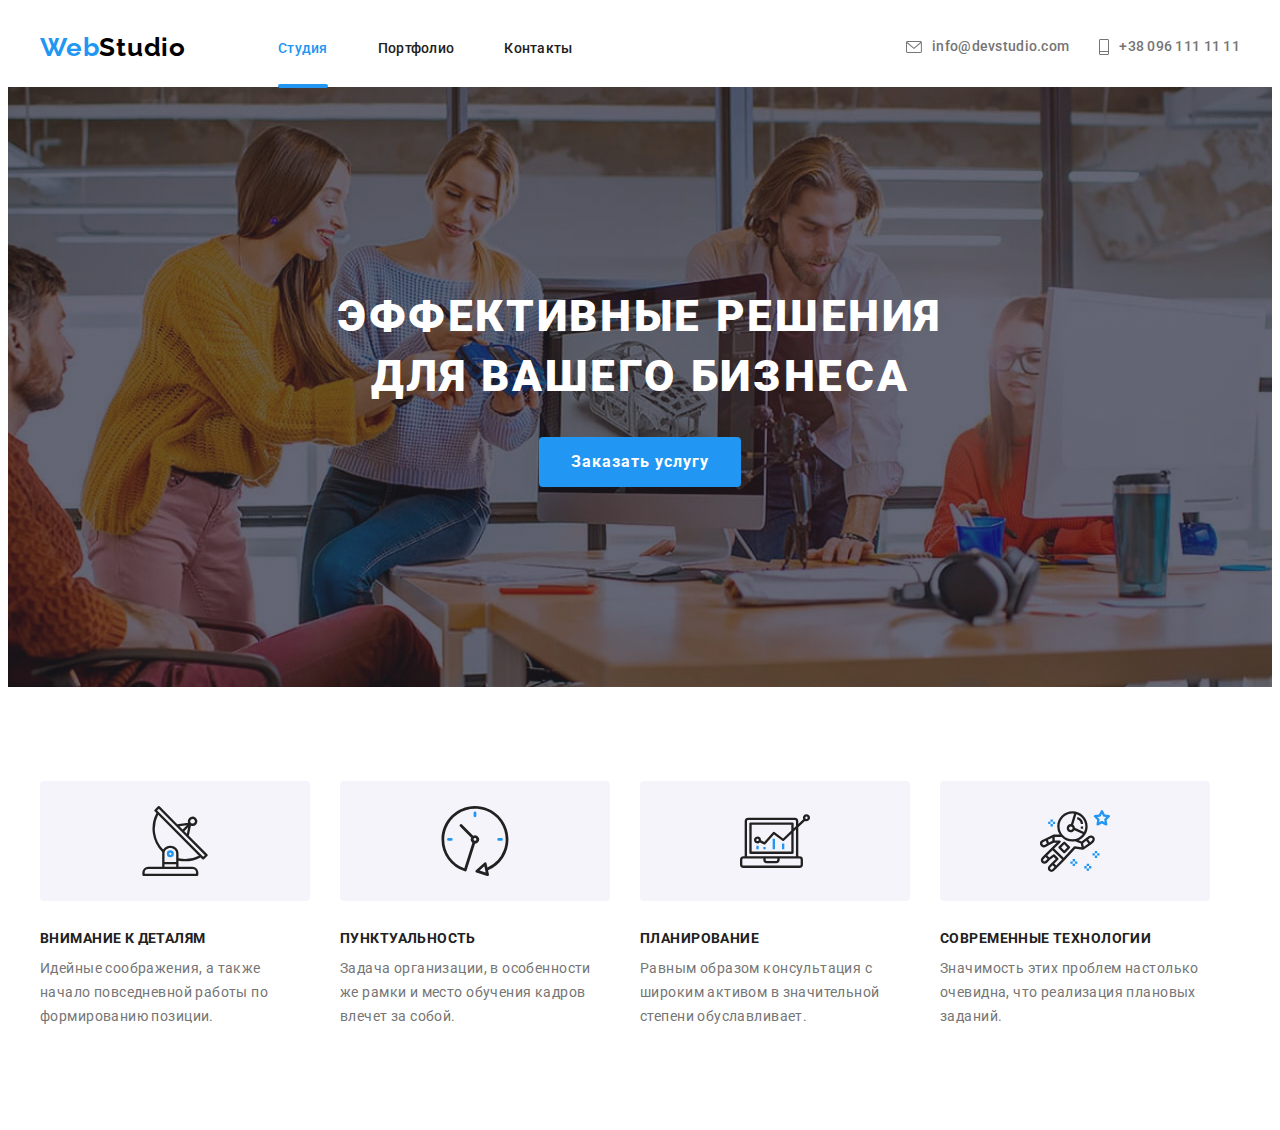
==== commit ada571a5: "начал секцию about" ====
--- a/index.html
+++ b/index.html
@@ -121,7 +121,7 @@
         </section>
 
 <!-- about section -->
-        <!-- <section class="about">
+        <section class="about">
             <div class="container">
                 <h2 class="visually-hidden">О нас</h2>
                 <ul class="about-list list">
@@ -163,7 +163,7 @@
                     </li>
                 </ul>
             </div>
-        </section> -->
+        </section>
 
 <!-- our work section -->
         <!-- <section class="work-section">
--- a/css/main.min.css
+++ b/css/main.min.css
@@ -1,2 +1,2 @@
-:root{--font-family: "Roboto", sans-serif;--logo-font: "Raleway", sans-serif;--primary-text-color: #212121;--secondary-text-color: #757575;--accent-color: #2196f3;--icon-color: #afb1b8;--timing-function: cubic-bezier(0.4, 0, 0.2, 1);--duration: 250ms}.visually-hidden{position:absolute;width:1px;height:1px;margin:-1px;border:0;padding:0;white-space:nowrap;clip-path:inset(100%);clip:rect(0 0 0 0);overflow:hidden}body{font-family:var(--font-family)}h1,h2,h3,h4,h5,h6,p{margin-top:0;margin-bottom:0}ul{margin-top:0;margin-bottom:0;padding-left:0}img{display:block}li{display:block}.list{list-style:none}.link{text-decoration:none}.container{width:100vw;padding-left:15px;padding-right:15px;margin-left:auto;margin-right:auto}.logo-primary{color:#2196f3;font-family:var(--logo-font);font-style:normal;font-weight:bold;font-size:26px;line-height:1.19;letter-spacing:0.03em}@media screen and (min-width: 306px){.logo{margin-right:92px}}.logo{color:#000000;font-family:var(--logo-font);font-style:normal;font-weight:bold;font-size:26px;line-height:1.19;letter-spacing:0.03em}.footer-logo{color:#ffffff;font-family:var(--logo-font);font-style:normal;font-weight:bold;font-size:26px;line-height:1.19;letter-spacing:0.03em}@media screen and (max-width: 768px){.main-title{margin-bottom:30px;font-family:var(--font-family);font-style:normal;font-weight:900;font-size:26px;line-height:1.62;text-align:center;letter-spacing:0.06em;text-transform:uppercase;color:#FFFFFF}}@media screen and (min-width: 768px){.main-title{margin-bottom:30px;font-family:var(--font-family);font-style:normal;font-weight:900;font-size:26px;line-height:1.62;text-align:center;letter-spacing:0.06em;text-transform:uppercase;color:#FFFFFF}}@media screen and (min-width: 1200px){.main-title{margin-bottom:30px;font-family:var(--font-family);font-style:normal;font-weight:900;font-size:44px;line-height:1.36;text-align:center;letter-spacing:0.06em;text-transform:uppercase;color:#ffffff}}.section-title{margin-bottom:50px;font-family:var(--font-family);font-style:normal;font-weight:bold;font-size:36px;line-height:1.17;text-align:center;letter-spacing:0.03em;color:var(--primary-text-color)}.social-list{width:206px;height:44px;display:flex;justify-content:space-between;align-items:center}.social-link{display:flex;justify-content:center;align-items:center;width:44px;height:44px;border-radius:50%;background-color:#ffffff;transition-property:background-color;transition-duration:var(--duration);transition-timing-function:var(--timing-function)}.social-link:hover,.social-link:focus{background-color:var(--accent-color);cursor:pointer}.social-link-icon{fill:var(--icon-color);transition-property:fill;transition-duration:var(--duration);transition-timing-function:var(--timing-function)}.social-link:hover .social-link-icon,.social-link:focus .social-link-icon{fill:#ffffff;cursor:pointer}.backdrop{position:fixed;top:0;left:0;width:100vw;height:100vh;background-color:rgba(0,0,0,0.2)}.backdrop.is-hidden{opacity:0;visibility:hidden;pointer-events:none}.modal-window{position:absolute;top:50%;left:50%;transform:translate(-50%, -50%);width:450px;height:609px;background-color:#ffffff;box-shadow:0px 1px 3px rgba(0,0,0,0.12),0px 1px 1px rgba(0,0,0,0.14),0px 2px 1px rgba(0,0,0,0.2);border-radius:4px;padding:40px}.modal-close-button{position:absolute;top:8px;right:8px;width:30px;height:30px;display:flex;justify-content:center;align-items:center;border:1px solid rgba(0,0,0,0.1);border-radius:50%;background-color:#ffffff;padding:0;outline:none;cursor:pointer}.modal-close-icon{transition-property:fill;transition-duration:var(--duration);transition-timing-function:var(--timing-function)}.modal-close-button:hover .modal-close-icon,.modal-close-button:focus .modal-close-icon{fill:var(--accent-color)}.contact-form-title{font-family:var(--font-family);font-style:normal;font-weight:700;font-size:20px;line-height:1.15;text-align:center;letter-spacing:0.03em;color:#212121;margin-bottom:12px}.contact-form-input{width:100%;height:40px;padding-left:42px;border:1px solid rgba(33,33,33,0.2);box-sizing:border-box;border-radius:4px;transition-property:border-color;transition-duration:var(--duration);transition-timing-function:var(--timing-function)}.contact-form-input:focus{outline:none;border-color:var(--accent-color);cursor:pointer}.contact-form-field-wrapper{position:relative;display:block;margin-bottom:10px}.contact-form-icon{display:block;position:absolute;top:50%;left:12px;transform:translateY(-50%);transition-property:fill;transition-duration:var(--duration);transition-timing-function:var(--timing-function)}.contact-form-input:focus+.contact-form-icon{fill:var(--accent-color)}.contact-form-label{margin-bottom:10px;font-family:var(--font-family);font-style:normal;font-weight:400;font-size:12px;line-height:1.17;letter-spacing:0.01em;color:var(--secondary-text-color)}.contact-form-message{resize:none;width:100%;height:120px;border:1px solid rgba(33,33,33,0.2);box-sizing:border-box;border-radius:4px;padding:12px 16px;margin-bottom:20px;outline:none;transition-property:border-color;transition-duration:var(--duration);transition-timing-function:var(--timing-function)}.contact-form-message:focus{outline:none;border-color:var(--accent-color)}.contact-form-message::placeholder{font-family:var(--font-family);font-style:normal;font-weight:400;font-size:14px;line-height:1.14;letter-spacing:0.01em}.policy-label{font-family:var(--font-family);font-style:normal;font-weight:400;font-size:14px;line-height:1.71;letter-spacing:0.03em;color:var(--secondary-text-color);display:flex;justify-content:center;align-items:center;cursor:pointer}.policy-label::before{display:inline-block;width:16px;height:16px;border:1px solid black;content:"";cursor:pointer;margin-right:8px;border-radius:2px}.policy-checkbox:checked+.policy-label::before{background-color:var(--accent-color);border-radius:2px;background-image:url(../img/svg/Vector.svg);background-size:contain;background-origin:border-box;background-position:center;background-repeat:no-repeat;border-color:transparent}.link-form{color:var(--accent-color)}.contact-form-button{display:block;margin:30px auto 40px auto;min-width:200px;border:transparent;background-color:var(--accent-color);border-radius:4px;cursor:pointer;padding:10px 56px;transition-property:box-shadow;transition-duration:var(--duration);transition-timing-function:var(--timing-function);font-family:var(--font-family);font-style:normal;font-weight:700;font-size:16px;line-height:1.88;display:flex;align-items:center;text-align:center;letter-spacing:0.06em;color:#FFFFFF}.contact-form-button:hover,.contact-form-button:focus{box-shadow:0px 4px 4px rgba(0,0,0,0.15)}@media screen and (max-width: 768px){.nav-list{display:none}.header-contact{display:none}.header{border-bottom:1px solid #ECECEC}.header-container{display:flex;justify-content:space-between;align-items:center;padding-top:10px;padding-bottom:10px}.burger-menu{border:none;background-color:transparent;padding:12px 8px;line-height:0;margin-left:auto;cursor:pointer}.burger-menu__icon{fill:#000000;transition-property:fill;transition-duration:var(--duration);transition-timing-function:var(--timing-function)}.burger-menu__icon:hover,.burger-menu__icon:focus{fill:var(--accent-color)}.mobile-menu{position:absolute;top:0;left:0;width:100%;height:100vh;overflow:auto;background-color:#FFFFFF;opacity:0;visibility:hidden;pointer-events:none;transition-property:opacity;transition-duration:var(--duration);transition-timing-function:var(--timing-function)}.mobile-menu.is-open{opacity:1;visibility:visible;pointer-events:auto}.mobile-menu__container{position:relative;padding-top:48px;padding-bottom:48px;display:flex;flex-direction:column}.mobile-menu__close-button{position:absolute;top:10px;right:15px;padding:10px;background-color:transparent;border:none;line-height:0;cursor:pointer}.mobile-menu__close-icon{fill:#000000;transition-property:fill;transition-duration:var(--duration);transition-timing-function:var(--timing-function)}.mobile-menu__close-icon:hover,.mobile-menu__close-icon:focus{fill:var(--accent-color)}.mobile-menu__nav-list{display:flex;flex-direction:column}.mobile-menu__nav-link{font-family:var(--font-family);font-style:normal;font-weight:500;font-size:40px;line-height:1.18;letter-spacing:0.02em;color:var(--primary-text-color)}.current{color:var(--accent-color)}.mobile-menu__nav-item+.mobile-menu__nav-item,.mobile-menu__contacts-item+.mobile-menu__contacts-item{margin-top:32px}.mobile-menu__contacts{margin-top:302px}.mobile-menu__contacts-list{display:flex;flex-direction:column}.mobile-menu__contacts-tel{font-family:var(--font-family);font-style:normal;font-weight:500;font-size:34px;line-height:1.18;letter-spacing:0.02em;color:var(--accent-color)}.mobile-menu__contacts-mail{font-family:var(--font-family);font-style:normal;font-weight:500;font-size:24px;line-height:1.17;letter-spacing:0.02em;color:var(--secondary-text-color)}.mobile-menu__social{margin-top:64px}.mobile-menu__social-list{display:flex;flex-direction:row;flex-wrap:wrap}.mobile-menu__social-item+.mobile-menu__social-item{margin-left:10px}.mobile-menu__social-item:not(:first-child)::before{content:" ";height:100%;border:1px solid rgba(33,33,33,0.2);transform:rotate(90deg);margin-right:10px}.mobile-menu__social-link{font-family:var(--font-family);font-style:normal;font-weight:500;font-size:18px;line-height:1.22;letter-spacing:0.02em;color:var(--accent-color)}}@media screen and (min-width: 768px){.burger-menu{display:none}.mobile-menu{display:none}.header{border-bottom:1px solid #ECECEC}.header-container{display:flex;align-items:center;padding-top:21px;padding-bottom:21px}.navigation{display:flex}.nav-list{display:flex;align-items:center}.nav-list__item+.nav-list__item{margin-left:50px}.nav-list__link{font-family:var(--font-family);font-style:normal;font-weight:500;font-size:14px;line-height:1.14;letter-spacing:0.02em;color:var(--primary-text-color);transition-property:color;transition-duration:var(--duration);transition-timing-function:var(--timing-function)}.nav-list__link:hover,.nav-list__link:focus{color:var(--accent-color);cursor:pointer}.current{position:relative;color:var(--accent-color)}.current::after{content:" ";display:block;position:absolute;left:0;top:46px;width:100%;height:4px;border-radius:2px;background-color:var(--accent-color)}.header-contact{display:flex;flex-direction:column;margin-left:auto}.header-contact__item{display:flex;align-items:center}.header-contact__item+.header-contact__item{margin-top:10px}.header-contact__link{display:flex;align-items:center;font-family:var(--font-family);font-style:normal;font-weight:500;font-size:14px;line-height:1.14;letter-spacing:0.02em;color:var(--secondary-text-color);transition-property:color;transition-duration:var(--duration);transition-timing-function:var(--timing-function)}.header-contact__link:hover,.header-contact__link:focus{color:var(--accent-color);cursor:pointer}.header-contact__icon{fill:var(--secondary-text-color);margin-right:10px;transition-property:fill;transition-duration:var(--duration);transition-timing-function:var(--timing-function)}.header-contact__link:hover .header-contact__icon,.header-contact__link:focus .header-contact__icon{fill:var(--accent-color);cursor:pointer}}@media screen and (min-width: 1200px){.header-container{display:flex;align-items:center;padding-top:24px;padding-bottom:24px}.navigation{display:flex}.nav-list{display:flex;align-items:center}.nav-list__item+.nav-list__item{margin-left:50px}.nav-list__link{font-family:var(--font-family);font-style:normal;font-weight:500;font-size:14px;line-height:1.14;letter-spacing:0.02em;color:var(--primary-text-color);transition-property:color;transition-duration:var(--duration);transition-timing-function:var(--timing-function)}.nav-list__link:hover,.nav-list__link:focus{color:var(--accent-color);cursor:pointer}.current{position:relative;color:var(--accent-color)}.current::after{content:"";display:block;position:absolute;left:0;top:44px;width:100%;height:4px;border-radius:2px;background-color:var(--accent-color)}.header-contact{display:flex;flex-direction:row;margin-left:auto}.header-contact__item{display:flex;align-items:center}.header-contact__item+.header-contact__item{margin-left:30px;margin-top:0}.header-contact__link{display:flex;align-items:center;font-family:var(--font-family);font-style:normal;font-weight:500;font-size:14px;line-height:1.14;letter-spacing:0.02em;color:var(--secondary-text-color);transition-property:color;transition-duration:var(--duration);transition-timing-function:var(--timing-function)}.header-contact__link:hover,.header-contact__link:focus{color:var(--accent-color);cursor:pointer}.header-contact__icon{fill:var(--secondary-text-color);margin-right:10px;transition-property:fill;transition-duration:var(--duration);transition-timing-function:var(--timing-function)}.header-contact__link:hover .header-contact__icon,.header-contact__link:focus .header-contact__icon{fill:var(--accent-color);cursor:pointer}}@media screen and (max-width: 768px){.hero{background-color:#2f303a;background-image:linear-gradient(rgba(47,48,58,0.4), rgba(47,48,58,0.4)),url(../../img/hero/mobile-header-img@2x.jpg);background-size:480px 400px;background-repeat:no-repeat;background-position:center;padding-top:118px;padding-bottom:118px}}@media screen and (min-width: 768px){.hero{background-color:#2f303a;background-image:linear-gradient(rgba(47,48,58,0.4), rgba(47,48,58,0.4)),url(../../img/hero/tablet-header-img@2x.jpg);background-size:auto auto;background-repeat:no-repeat;background-position:center;padding-top:118px;padding-bottom:118px}}@media screen and (min-width: 1200px){.hero{background-color:#2f303a;background-image:linear-gradient(rgba(47,48,58,0.4), rgba(47,48,58,0.4)),url(../../img/hero/desktop-header-img@2x.jpg);background-size:1600px 600px;background-repeat:no-repeat;background-position:center;padding-top:200px;padding-bottom:200px}}.order-button{padding:10px 32px;margin-left:auto;margin-right:auto;min-width:200px;border:transparent;display:flex;align-items:center;cursor:pointer;font-family:var(--font-family);font-style:normal;font-weight:bold;font-size:16px;line-height:1.88;text-align:center;letter-spacing:0.06em;color:#ffffff;background-color:var(--accent-color);border-radius:4px;transition-property:box-shadow;transition-duration:var(--duration);transition-timing-function:var(--timing-function)}.order-button:hover,.order-button:focus{box-shadow:0px 4px 4px rgba(0,0,0,0.15)}.about{padding-top:94px;padding-bottom:94px}.about-list{display:flex}.about-list-item+.about-list-item{margin-left:30px}.item{width:270px}.about-thumb{padding-top:25px;padding-bottom:25px;display:flex;justify-content:center;align-items:center;background-color:#f5f4fa;border-radius:4px}.about-title{margin-bottom:10px;margin-top:30px;font-family:var(--font-family);font-style:normal;font-weight:bold;font-size:14px;line-height:1.14;letter-spacing:0.03em;text-transform:uppercase;color:var(--primary-text-color)}.about-text{font-family:var(--font-family);font-style:normal;font-weight:normal;font-size:14px;line-height:1.71;letter-spacing:0.03em;color:var(--secondary-text-color)}.work-section{padding-bottom:94px}.work-list{display:flex}.work-list-img+.work-list-img{margin-left:30px}.worklist-label{position:relative}.worklist-overlay{position:absolute;left:0;bottom:0;width:100%;height:70px;font-family:var(--font-family);font-style:normal;font-weight:700;font-size:14px;line-height:1.14;text-align:center;letter-spacing:0.03em;text-transform:uppercase;color:#FFFFFF;background-color:rgba(47,48,58,0.8);overflow:auto;padding-top:27px;padding-bottom:27px}.team{background-color:#f5f4fa;padding-top:94px;padding-bottom:94px}.team-list{display:flex;flex-wrap:wrap;flex-basis:calc((100% - 90px) / 4);margin-left:-30px;margin-bottom:-30px}.team-list-item{margin-left:30px;margin-bottom:30px}.card{background:#ffffff;width:270px;height:428px;box-shadow:0px 1px 3px rgba(0,0,0,0.12),0px 1px 1px rgba(0,0,0,0.14),0px 2px 1px rgba(0,0,0,0.2);border-radius:0px 0px 4px 4px}.team-text{padding-top:30px;padding-bottom:30px;padding-left:32px;padding-right:32px}.team-list-name{margin-bottom:10px;font-family:var(--font-family);font-style:normal;font-weight:500;font-size:16px;line-height:1.19;text-align:center;letter-spacing:0.03em;color:var(--primary-text-color)}.team-list-position{margin-bottom:16px;font-family:var(--font-family);font-style:normal;font-weight:normal;font-size:16px;line-height:1.19;text-align:center;letter-spacing:0.03em;color:var(--secondary-text-color)}.clients{padding-top:94px;padding-bottom:94px}.clients-list{display:flex;justify-content:center;align-items:center}.clients-item+.clients-item{margin-left:30px}.clients-link{width:170px;height:92px;display:flex;justify-content:center;align-items:center;border:1px solid var(--icon-color);box-sizing:border-box;border-radius:4px;transition-property:border-color;transition-duration:var(--duration);transition-timing-function:var(--timing-function)}.clients-link:hover,.clients-link:focus{border-color:var(--accent-color);cursor:pointer}.clients-link-icon{fill:var(--icon-color);transition-property:fill;transition-duration:var(--duration);transition-timing-function:var(--timing-function)}.clients-link:hover .clients-link-icon,.clients-link:focus .clients-link-icon{fill:var(--accent-color);cursor:pointer}.footer{background-color:#2f303a;padding-top:60px;padding-bottom:60px}.footer-container{display:flex;align-items:baseline}.footer-contacts-item+.footer-contacts-item{margin-top:10px}address{margin-top:20px}.footer-contacts-address{font-family:var(--font-family);font-style:normal;font-weight:normal;font-size:14px;line-height:1.71;letter-spacing:0.03em;color:#ffffff;transition-property:color;transition-duration:var(--duration);transition-timing-function:var(--timing-function)}.footer-contacts-address:hover,.footer-contacts-address:focus{color:var(--accent-color);cursor:pointer}.footer-contacts-link{font-family:var(--font-family);font-style:normal;font-weight:normal;font-size:14px;line-height:1.71;letter-spacing:0.03em;color:rgba(255,255,255,0.6);transition-property:color;transition-duration:var(--duration);transition-timing-function:var(--timing-function)}.footer-contacts-link:hover,.footer-contacts-link:focus{color:var(--accent-color);cursor:pointer}.footer-social{margin-left:70px}.footer-social-text{margin-bottom:20px;font-family:var(--font-family);font-style:normal;font-weight:bold;font-size:14px;line-height:1.14;letter-spacing:0.03em;text-transform:uppercase;color:#ffffff}.footer-social-list{width:206px;height:44px;display:flex;justify-content:space-between;align-items:center}.footer-social-link{display:flex;justify-content:center;align-items:center;width:44px;height:44px;border-radius:50%;background-color:rgba(255,255,255,0.1);transition-property:background-color;transition-duration:var(--duration);transition-timing-function:var(--timing-function)}.footer-social-link:hover,.footer-social-link:focus{background-color:var(--accent-color);cursor:pointer}.footer-social-link-icon{fill:#ffffff;transition-property:fill;transition-duration:var(--duration);transition-timing-function:var(--timing-function)}.footer-social-link:hover .footer-social-link-icon,.footer-social-link:focus .footer-social-link-icon{fill:#ffffff;cursor:pointer}.footer-subscribe-mail{width:358px;height:50px;border:1px solid rgba(255,255,255,0.3);box-sizing:border-box;filter:drop-shadow(0px 4px 4px rgba(0,0,0,0.15));border-radius:4px;background-color:transparent;padding:15px 16px;color:#ffffff}.footer-subscribe-button{min-width:200px;border:transparent;background-color:var(--accent-color);border-radius:4px;cursor:pointer;padding:10px 28px;margin-left:12px;transition-property:box-shadow;transition-duration:var(--duration);transition-timing-function:var(--timing-function);font-family:var(--font-family);font-style:normal;font-weight:700;font-size:16px;line-height:1.88;display:flex;align-items:center;text-align:center;letter-spacing:0.06em;color:#FFFFFF}.footer-subscribe-button:hover,.footer-subscribe-button:focus{box-shadow:0px 4px 4px rgba(0,0,0,0.15)}.button-icon{margin-left:10px}.footer-subscribe-thumb{margin-left:93px}.footer-subscribe-form{display:flex;flex-direction:row}
+:root{--font-family: "Roboto", sans-serif;--logo-font: "Raleway", sans-serif;--primary-text-color: #212121;--secondary-text-color: #757575;--accent-color: #2196f3;--icon-color: #afb1b8;--timing-function: cubic-bezier(0.4, 0, 0.2, 1);--duration: 250ms}.visually-hidden{position:absolute;width:1px;height:1px;margin:-1px;border:0;padding:0;white-space:nowrap;clip-path:inset(100%);clip:rect(0 0 0 0);overflow:hidden}body{font-family:var(--font-family)}h1,h2,h3,h4,h5,h6,p{margin-top:0;margin-bottom:0}ul{margin-top:0;margin-bottom:0;padding-left:0}img{display:block}li{display:block}.list{list-style:none}.link{text-decoration:none}@media screen and (max-width: 767px) and (min-width: 768px){.container{width:100vw}}@media screen and (min-width: 1200px){.container{width:1200px}}.container{padding-left:15px;padding-right:15px;margin-left:auto;margin-right:auto}.logo-primary{color:#2196f3;font-family:var(--logo-font);font-style:normal;font-weight:bold;font-size:26px;line-height:1.19;letter-spacing:0.03em}@media screen and (min-width: 306px){.logo{margin-right:92px}}.logo{color:#000000;font-family:var(--logo-font);font-style:normal;font-weight:bold;font-size:26px;line-height:1.19;letter-spacing:0.03em}.footer-logo{color:#ffffff;font-family:var(--logo-font);font-style:normal;font-weight:bold;font-size:26px;line-height:1.19;letter-spacing:0.03em}@media screen and (max-width: 1199px){.main-title{font-size:26px;line-height:1.62}}@media screen and (min-width: 1200px){.main-title{font-size:44px;line-height:1.36}}.main-title{margin-bottom:30px;font-family:var(--font-family);font-style:normal;font-weight:900;text-align:center;letter-spacing:0.06em;text-transform:uppercase;color:#ffffff}.section-title{margin-bottom:50px;font-family:var(--font-family);font-style:normal;font-weight:bold;font-size:36px;line-height:1.17;text-align:center;letter-spacing:0.03em;color:var(--primary-text-color)}.social-list{width:206px;height:44px;display:flex;justify-content:space-between;align-items:center}.social-link{display:flex;justify-content:center;align-items:center;width:44px;height:44px;border-radius:50%;background-color:#ffffff;transition-property:background-color;transition-duration:var(--duration);transition-timing-function:var(--timing-function)}.social-link:hover,.social-link:focus{background-color:var(--accent-color);cursor:pointer}.social-link-icon{fill:var(--icon-color);transition-property:fill;transition-duration:var(--duration);transition-timing-function:var(--timing-function)}.social-link:hover .social-link-icon,.social-link:focus .social-link-icon{fill:#ffffff;cursor:pointer}@media screen and (max-width: 450px){.backdrop{opacity:0;visibility:hidden;pointer-events:none}}.backdrop{position:fixed;top:0;left:0;width:100vw;height:100vh;background-color:rgba(0,0,0,0.2)}.backdrop.is-hidden{opacity:0;visibility:hidden;pointer-events:none}@media screen and (max-width: 450px){.modal-window{display:none}}@media screen and (max-width: 1199px){.modal-window{width:450px;height:609px}.policy-label{font-size:12px;line-height:1.17}}@media screen and (min-width: 1200px){.modal-window{width:528px;height:580px}.policy-label{font-size:14px;line-height:1.71}}.modal-window{position:absolute;top:50%;left:50%;transform:translate(-50%, -50%);background-color:#ffffff;box-shadow:0px 1px 3px rgba(0,0,0,0.12),0px 1px 1px rgba(0,0,0,0.14),0px 2px 1px rgba(0,0,0,0.2);border-radius:4px;padding:40px}.modal-close-button{position:absolute;top:8px;right:8px;width:30px;height:30px;display:flex;justify-content:center;align-items:center;border:1px solid rgba(0,0,0,0.1);border-radius:50%;background-color:#ffffff;padding:0;outline:none;cursor:pointer}.modal-close-icon{transition-property:fill;transition-duration:var(--duration);transition-timing-function:var(--timing-function)}.modal-close-button:hover .modal-close-icon,.modal-close-button:focus .modal-close-icon{fill:var(--accent-color)}.contact-form-title{font-family:var(--font-family);font-style:normal;font-weight:700;font-size:20px;line-height:1.15;text-align:center;letter-spacing:0.03em;color:#212121;margin-bottom:12px}.contact-form-input{width:100%;height:40px;padding-left:42px;border:1px solid rgba(33,33,33,0.2);box-sizing:border-box;border-radius:4px;transition-property:border-color;transition-duration:var(--duration);transition-timing-function:var(--timing-function)}.contact-form-input:focus{outline:none;border-color:var(--accent-color);cursor:pointer}.contact-form-field-wrapper{position:relative;display:block;margin-bottom:10px}.contact-form-icon{display:block;position:absolute;top:50%;left:12px;transform:translateY(-50%);transition-property:fill;transition-duration:var(--duration);transition-timing-function:var(--timing-function)}.contact-form-input:focus+.contact-form-icon{fill:var(--accent-color)}.contact-form-label{margin-bottom:10px;font-family:var(--font-family);font-style:normal;font-weight:400;font-size:12px;line-height:1.17;letter-spacing:0.01em;color:var(--secondary-text-color)}.contact-form-message{resize:none;width:100%;height:120px;border:1px solid rgba(33,33,33,0.2);box-sizing:border-box;border-radius:4px;padding:12px 16px;margin-bottom:20px;outline:none;transition-property:border-color;transition-duration:var(--duration);transition-timing-function:var(--timing-function)}.contact-form-message:focus{outline:none;border-color:var(--accent-color)}.contact-form-message::placeholder{font-family:var(--font-family);font-style:normal;font-weight:400;font-size:14px;line-height:1.14;letter-spacing:0.01em}.policy-label{font-family:var(--font-family);font-style:normal;font-weight:400;letter-spacing:0.03em;color:var(--secondary-text-color);display:flex;justify-content:center;align-items:center;cursor:pointer}.policy-label::before{display:inline-block;width:16px;height:16px;border:1px solid black;content:"";cursor:pointer;margin-right:8px;border-radius:2px}.policy-checkbox:checked+.policy-label::before{background-color:var(--accent-color);border-radius:2px;background-image:url(../img/svg/Vector.svg);background-size:contain;background-origin:border-box;background-position:center;background-repeat:no-repeat;border-color:transparent}.link-form{color:var(--accent-color)}.contact-form-button{display:block;margin:30px auto 40px auto;min-width:200px;border:transparent;background-color:var(--accent-color);border-radius:4px;cursor:pointer;padding:10px 56px;transition-property:box-shadow;transition-duration:var(--duration);transition-timing-function:var(--timing-function);font-family:var(--font-family);font-style:normal;font-weight:700;font-size:16px;line-height:1.88;display:flex;align-items:center;text-align:center;letter-spacing:0.06em;color:#FFFFFF}.contact-form-button:hover,.contact-form-button:focus{box-shadow:0px 4px 4px rgba(0,0,0,0.15)}@media screen and (max-width: 767px){.nav-list{display:none}.header-contact{display:none}.header-container{justify-content:space-between;padding-top:10px;padding-bottom:10px}.burger-menu{border:none;background-color:transparent;padding:12px 8px;line-height:0;margin-left:auto;cursor:pointer}.burger-menu__icon{fill:#000000;transition-property:fill;transition-duration:var(--duration);transition-timing-function:var(--timing-function)}.burger-menu__icon:hover,.burger-menu__icon:focus{fill:var(--accent-color)}.mobile-menu{position:absolute;top:0;left:0;width:100%;height:100vh;overflow:auto;background-color:#FFFFFF;opacity:0;visibility:hidden;pointer-events:none;transition-property:opacity;transition-duration:var(--duration);transition-timing-function:var(--timing-function)}.mobile-menu.is-open{opacity:1;visibility:visible;pointer-events:auto}.mobile-menu__container{position:relative;padding-top:48px;padding-bottom:48px;display:flex;flex-direction:column}.mobile-menu__close-button{position:absolute;top:10px;right:15px;padding:10px;background-color:transparent;border:none;line-height:0;cursor:pointer}.mobile-menu__close-icon{fill:#000000;transition-property:fill;transition-duration:var(--duration);transition-timing-function:var(--timing-function)}.mobile-menu__close-icon:hover,.mobile-menu__close-icon:focus{fill:var(--accent-color)}.mobile-menu__nav-list{display:flex;flex-direction:column}.mobile-menu__nav-link{font-family:var(--font-family);font-style:normal;font-weight:500;font-size:40px;line-height:1.18;letter-spacing:0.02em;color:var(--primary-text-color)}.mobile-menu__nav-item+.mobile-menu__nav-item,.mobile-menu__contacts-item+.mobile-menu__contacts-item{margin-top:32px}.mobile-menu__contacts{margin-top:302px}.mobile-menu__contacts-list{display:flex;flex-direction:column}.mobile-menu__contacts-tel{font-family:var(--font-family);font-style:normal;font-weight:500;font-size:34px;line-height:1.18;letter-spacing:0.02em;color:var(--accent-color)}.mobile-menu__contacts-mail{font-family:var(--font-family);font-style:normal;font-weight:500;font-size:24px;line-height:1.17;letter-spacing:0.02em;color:var(--secondary-text-color)}.mobile-menu__social{margin-top:64px}.mobile-menu__social-list{display:flex;flex-direction:row;flex-wrap:wrap}.mobile-menu__social-item+.mobile-menu__social-item{margin-left:10px}.mobile-menu__social-item:not(:first-child)::before{content:" ";height:100%;border:1px solid rgba(33,33,33,0.2);transform:rotate(90deg);margin-right:10px}.mobile-menu__social-link{font-family:var(--font-family);font-style:normal;font-weight:500;font-size:18px;line-height:1.22;letter-spacing:0.02em;color:var(--accent-color)}}@media screen and (min-width: 768px){.burger-menu{display:none}.mobile-menu{display:none}.header-container{padding-top:21px;padding-bottom:21px}.navigation{display:flex}.nav-list{display:flex;align-items:center}.nav-list__item+.nav-list__item{margin-left:50px}.nav-list__link{font-family:var(--font-family);font-style:normal;font-weight:500;font-size:14px;line-height:1.14;letter-spacing:0.02em;color:var(--primary-text-color);transition-property:color;transition-duration:var(--duration);transition-timing-function:var(--timing-function)}.nav-list__link:hover,.nav-list__link:focus{color:var(--accent-color);cursor:pointer}.current{position:relative}.current::after{content:" ";display:block;position:absolute;left:0;top:46px;width:100%;height:4px;border-radius:2px;background-color:var(--accent-color)}.header-contact{display:flex;flex-direction:column;margin-left:auto}.header-contact__item{display:flex;align-items:center}.header-contact__item+.header-contact__item{margin-top:10px}.header-contact__link{display:flex;align-items:center;font-family:var(--font-family);font-style:normal;font-weight:500;font-size:14px;line-height:1.14;letter-spacing:0.02em;color:var(--secondary-text-color);transition-property:color;transition-duration:var(--duration);transition-timing-function:var(--timing-function)}.header-contact__link:hover,.header-contact__link:focus{color:var(--accent-color);cursor:pointer}.header-contact__icon{fill:var(--secondary-text-color);margin-right:10px;transition-property:fill;transition-duration:var(--duration);transition-timing-function:var(--timing-function)}.header-contact__link:hover .header-contact__icon,.header-contact__link:focus .header-contact__icon{fill:var(--accent-color);cursor:pointer}}@media screen and (min-width: 1200px){.header-container{padding-top:24px;padding-bottom:24px}.current{position:relative}.current::after{content:"";display:block;position:absolute;left:0;top:44px;width:100%;height:4px;border-radius:2px;background-color:var(--accent-color)}.header-contact{display:flex;flex-direction:row;margin-left:auto}.header-contact__item{display:flex;align-items:center}.header-contact__item+.header-contact__item{margin-left:30px;margin-top:0}}.portfolio-header{border-bottom:1px solid #ECECEC}.header-container{display:flex;align-items:center}.current{color:var(--accent-color)}@media screen and (max-width: 767px){.hero{background-color:#2f303a;background-image:linear-gradient(rgba(47,48,58,0.4), rgba(47,48,58,0.4)),url(../../img/hero/mobile-header-img.jpg);background-size:480px 400px;background-repeat:no-repeat;background-position:center;padding-top:118px;padding-bottom:118px}}@media screen and (max-width: 767px) and (min-device-pixel-ratio: 2), screen and (max-width: 767px) and (min-resolution: 192dpi), screen and (max-width: 767px) and (min-resolution: 2dppx){.hero{background-image:linear-gradient(rgba(47,48,58,0.4), rgba(47,48,58,0.4)),url(../../img/hero/mobile-header-img@2x.jpg)}}@media screen and (min-width: 768px) and (max-width: 1199px){.hero{background-color:#2f303a;background-image:linear-gradient(rgba(47,48,58,0.4), rgba(47,48,58,0.4)),url(../../img/hero/tablet-header-img.jpg);background-size:768px 400px;background-repeat:no-repeat;background-position:center;padding-top:118px;padding-bottom:118px}}@media screen and (min-width: 768px) and (max-width: 1199px) and (min-device-pixel-ratio: 2), screen and (min-width: 768px) and (max-width: 1199px) and (min-resolution: 192dpi), screen and (min-width: 768px) and (max-width: 1199px) and (min-resolution: 2dppx){.hero{background-image:linear-gradient(rgba(47,48,58,0.4), rgba(47,48,58,0.4)),url(../../img/hero/tablet-header-img@2x.jpg)}}@media screen and (min-width: 1200px){.hero{background-color:#2f303a;background-image:linear-gradient(rgba(47,48,58,0.4), rgba(47,48,58,0.4)),url(../../img/hero/desktop-header-img.jpg);background-size:1600px 600px;background-repeat:no-repeat;background-position:center;padding-top:200px;padding-bottom:200px}}@media screen and (min-width: 1200px) and (min-device-pixel-ratio: 2), screen and (min-width: 1200px) and (min-resolution: 192dpi), screen and (min-width: 1200px) and (min-resolution: 2dppx){.hero{background-image:linear-gradient(rgba(47,48,58,0.4), rgba(47,48,58,0.4)),url(../../img/hero/desktop-header-img@2x.jpg)}}.order-button{padding:10px 32px;margin-left:auto;margin-right:auto;min-width:200px;border:transparent;display:flex;align-items:center;cursor:pointer;font-family:var(--font-family);font-style:normal;font-weight:bold;font-size:16px;line-height:1.88;text-align:center;letter-spacing:0.06em;color:#ffffff;background-color:var(--accent-color);border-radius:4px;transition-property:box-shadow;transition-duration:var(--duration);transition-timing-function:var(--timing-function)}.order-button:hover,.order-button:focus{box-shadow:0px 4px 4px rgba(0,0,0,0.15)}@media screen and (max-width: 767px){.about-thumb{display:none}}.about{padding-top:94px;padding-bottom:94px}.about-list{display:flex}.about-list-item+.about-list-item{margin-left:30px}.item{width:270px}.about-thumb{padding-top:25px;padding-bottom:25px;display:flex;justify-content:center;align-items:center;background-color:#f5f4fa;border-radius:4px}.about-title{margin-bottom:10px;margin-top:30px;font-family:var(--font-family);font-style:normal;font-weight:bold;font-size:14px;line-height:1.14;letter-spacing:0.03em;text-transform:uppercase;color:var(--primary-text-color)}.about-text{font-family:var(--font-family);font-style:normal;font-weight:normal;font-size:14px;line-height:1.71;letter-spacing:0.03em;color:var(--secondary-text-color)}.work-section{padding-bottom:94px}.work-list{display:flex}.work-list-img+.work-list-img{margin-left:30px}.worklist-label{position:relative}.worklist-overlay{position:absolute;left:0;bottom:0;width:100%;height:70px;font-family:var(--font-family);font-style:normal;font-weight:700;font-size:14px;line-height:1.14;text-align:center;letter-spacing:0.03em;text-transform:uppercase;color:#FFFFFF;background-color:rgba(47,48,58,0.8);overflow:auto;padding-top:27px;padding-bottom:27px}.team{background-color:#f5f4fa;padding-top:94px;padding-bottom:94px}.team-list{display:flex;flex-wrap:wrap;flex-basis:calc((100% - 90px) / 4);margin-left:-30px;margin-bottom:-30px}.team-list-item{margin-left:30px;margin-bottom:30px}.card{background:#ffffff;width:270px;height:428px;box-shadow:0px 1px 3px rgba(0,0,0,0.12),0px 1px 1px rgba(0,0,0,0.14),0px 2px 1px rgba(0,0,0,0.2);border-radius:0px 0px 4px 4px}.team-text{padding-top:30px;padding-bottom:30px;padding-left:32px;padding-right:32px}.team-list-name{margin-bottom:10px;font-family:var(--font-family);font-style:normal;font-weight:500;font-size:16px;line-height:1.19;text-align:center;letter-spacing:0.03em;color:var(--primary-text-color)}.team-list-position{margin-bottom:16px;font-family:var(--font-family);font-style:normal;font-weight:normal;font-size:16px;line-height:1.19;text-align:center;letter-spacing:0.03em;color:var(--secondary-text-color)}.clients{padding-top:94px;padding-bottom:94px}.clients-list{display:flex;justify-content:center;align-items:center}.clients-item+.clients-item{margin-left:30px}.clients-link{width:170px;height:92px;display:flex;justify-content:center;align-items:center;border:1px solid var(--icon-color);box-sizing:border-box;border-radius:4px;transition-property:border-color;transition-duration:var(--duration);transition-timing-function:var(--timing-function)}.clients-link:hover,.clients-link:focus{border-color:var(--accent-color);cursor:pointer}.clients-link-icon{fill:var(--icon-color);transition-property:fill;transition-duration:var(--duration);transition-timing-function:var(--timing-function)}.clients-link:hover .clients-link-icon,.clients-link:focus .clients-link-icon{fill:var(--accent-color);cursor:pointer}.footer{background-color:#2f303a;padding-top:60px;padding-bottom:60px}.footer-container{display:flex;align-items:baseline}.footer-contacts-item+.footer-contacts-item{margin-top:10px}address{margin-top:20px}.footer-contacts-address{font-family:var(--font-family);font-style:normal;font-weight:normal;font-size:14px;line-height:1.71;letter-spacing:0.03em;color:#ffffff;transition-property:color;transition-duration:var(--duration);transition-timing-function:var(--timing-function)}.footer-contacts-address:hover,.footer-contacts-address:focus{color:var(--accent-color);cursor:pointer}.footer-contacts-link{font-family:var(--font-family);font-style:normal;font-weight:normal;font-size:14px;line-height:1.71;letter-spacing:0.03em;color:rgba(255,255,255,0.6);transition-property:color;transition-duration:var(--duration);transition-timing-function:var(--timing-function)}.footer-contacts-link:hover,.footer-contacts-link:focus{color:var(--accent-color);cursor:pointer}.footer-social{margin-left:70px}.footer-social-text{margin-bottom:20px;font-family:var(--font-family);font-style:normal;font-weight:bold;font-size:14px;line-height:1.14;letter-spacing:0.03em;text-transform:uppercase;color:#ffffff}.footer-social-list{width:206px;height:44px;display:flex;justify-content:space-between;align-items:center}.footer-social-link{display:flex;justify-content:center;align-items:center;width:44px;height:44px;border-radius:50%;background-color:rgba(255,255,255,0.1);transition-property:background-color;transition-duration:var(--duration);transition-timing-function:var(--timing-function)}.footer-social-link:hover,.footer-social-link:focus{background-color:var(--accent-color);cursor:pointer}.footer-social-link-icon{fill:#ffffff;transition-property:fill;transition-duration:var(--duration);transition-timing-function:var(--timing-function)}.footer-social-link:hover .footer-social-link-icon,.footer-social-link:focus .footer-social-link-icon{fill:#ffffff;cursor:pointer}.footer-subscribe-mail{width:358px;height:50px;border:1px solid rgba(255,255,255,0.3);box-sizing:border-box;filter:drop-shadow(0px 4px 4px rgba(0,0,0,0.15));border-radius:4px;background-color:transparent;padding:15px 16px;color:#ffffff}.footer-subscribe-button{min-width:200px;border:transparent;background-color:var(--accent-color);border-radius:4px;cursor:pointer;padding:10px 28px;margin-left:12px;transition-property:box-shadow;transition-duration:var(--duration);transition-timing-function:var(--timing-function);font-family:var(--font-family);font-style:normal;font-weight:700;font-size:16px;line-height:1.88;display:flex;align-items:center;text-align:center;letter-spacing:0.06em;color:#FFFFFF}.footer-subscribe-button:hover,.footer-subscribe-button:focus{box-shadow:0px 4px 4px rgba(0,0,0,0.15)}.button-icon{margin-left:10px}.footer-subscribe-thumb{margin-left:93px}.footer-subscribe-form{display:flex;flex-direction:row}
 /*# sourceMappingURL=main.min.css.map */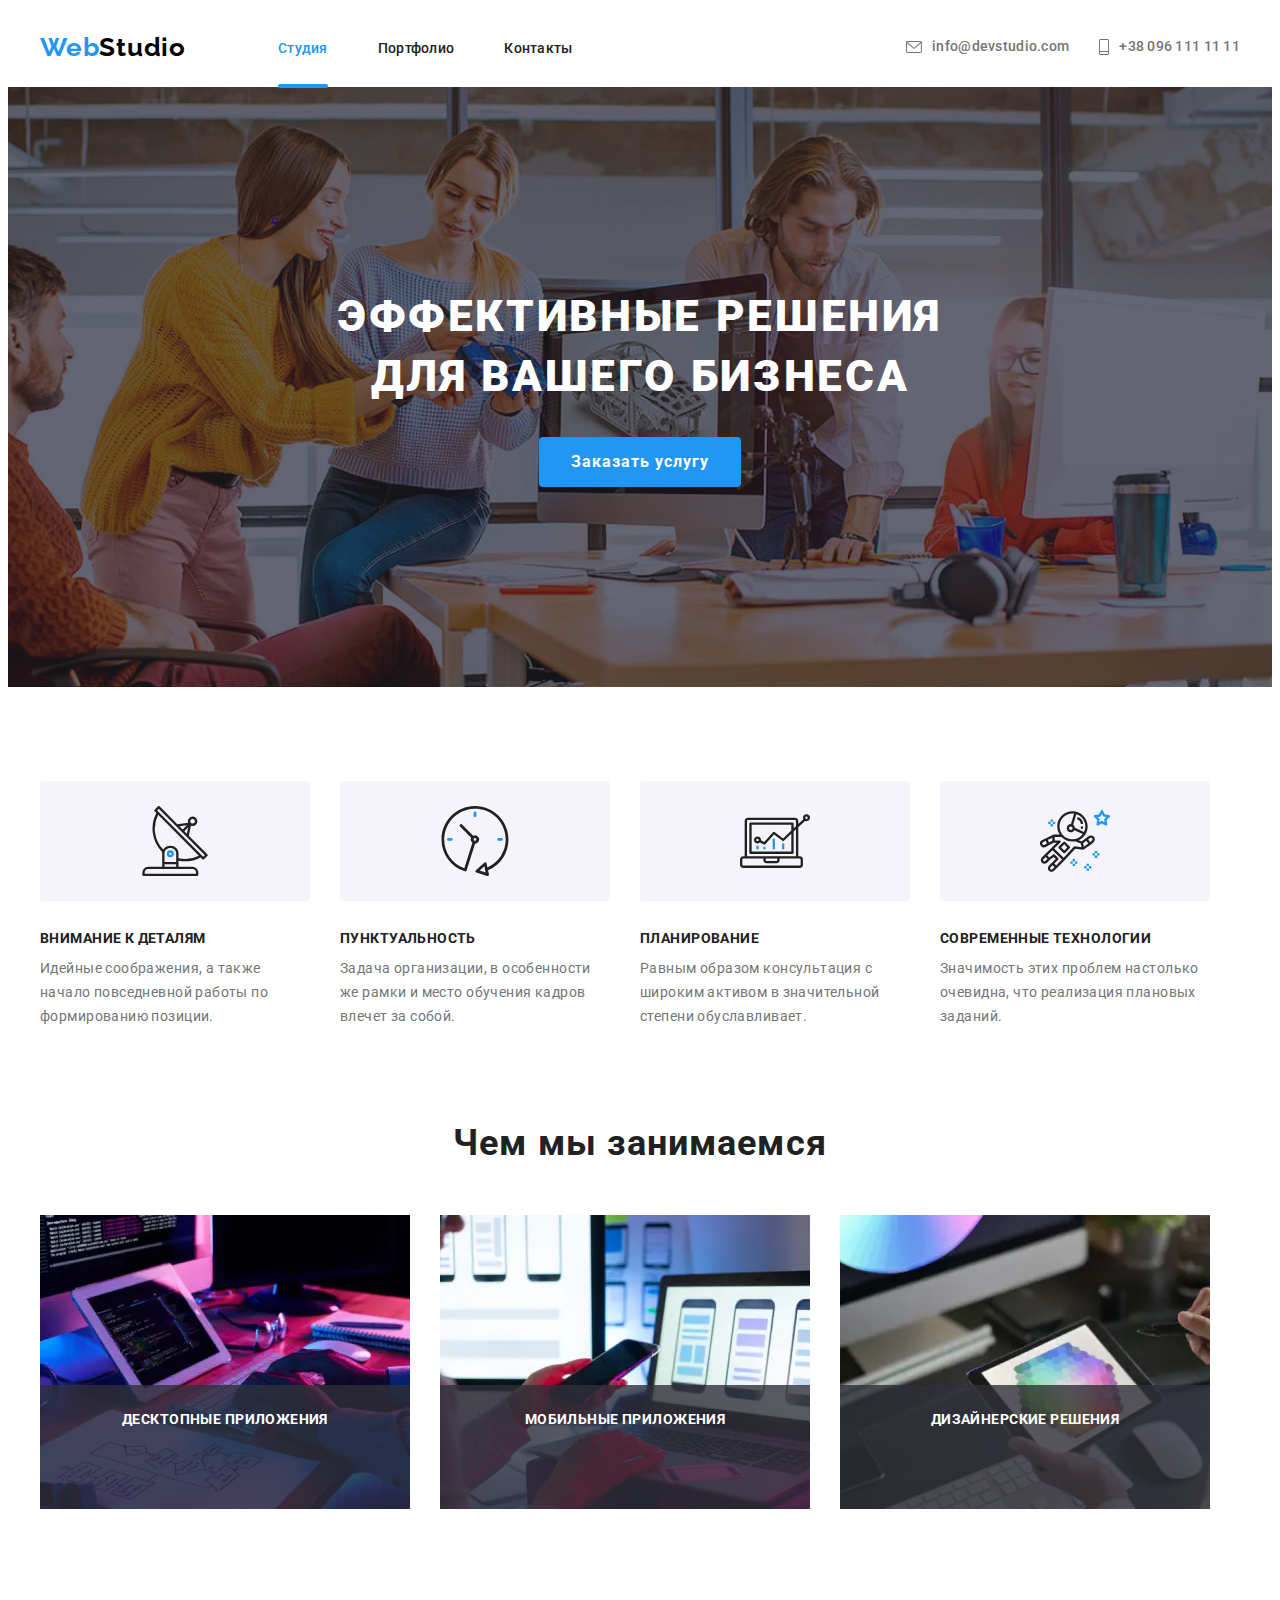
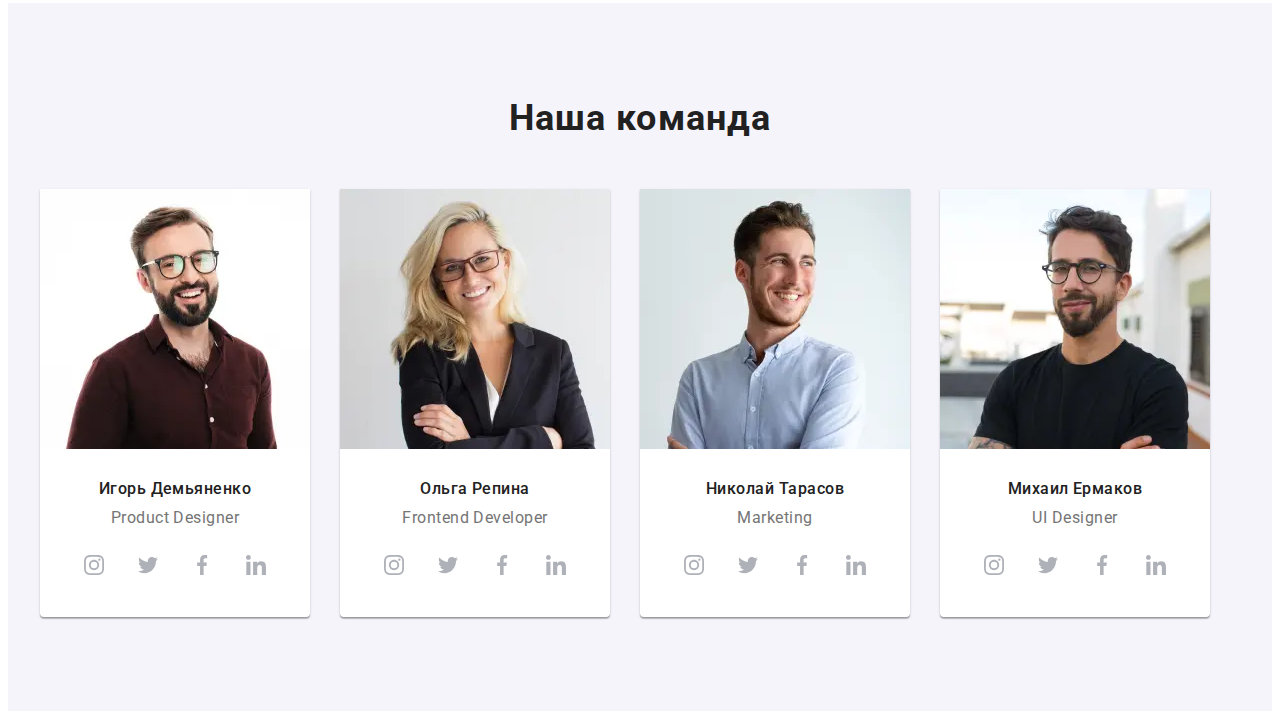
==== commit 8ff7a7a6: "uploaded and wrote all pictures" ====
--- a/index.html
+++ b/index.html
@@ -166,39 +166,77 @@
         </section>
 
 <!-- our work section -->
-        <!-- <section class="work-section">
+        <section class="work-section">
             <div class="container">
                 <h2 class="section-title">Чем мы занимаемся</h2>
                 <ul class="work-list list">
                     <li class="work-list-img">
                         <div class="worklist-label">
-                            <img width="370" height="294" src="./img/box-1.jpg" alt="создаем коды">
+                            <picture>
+                                <source srcset="./img/work/desktop-box-1.webp 1x, ./img/work/desktop-box-1@2x.webp 2x" 
+                                    media="(min-width: 1200px)" type="image/webp" />
+                                <source srcset="./img/work/desktop-box-1.jpg 1x, ./img/work/desktop-box-1@2x.jpg 2x" 
+                                    media="(min-width: 1200px)" />
+                                <img width="370" height="294" src="./img/work/desktop-box-1.jpg" alt="создаем коды">
+                            </picture>
+                            
                             <p class="worklist-overlay">Десктопные приложения</p>
                         </div>
                     </li>
                     <li class="work-list-img">
                         <div class="worklist-label">
-                            <img width="370" height="294" src="./img/box-2.jpg" alt="делаем приложения">
+                            <picture>
+                                <source srcset="./img/work/desktop-box-2.webp 1x, ./img/work/desktop-box-2@2x.webp 2x" 
+                                    media="(min-width: 1200px)" type="image/webp" />
+                                <source srcset="./img/work/desktop-box-2.jpg 1x, ./img/work/desktop-box-2@2x.jpg 2x" 
+                                    media="(min-width: 1200px)" />
+                                <img width="370" height="294" src="./img/work/desktop-box-2.jpg" alt="делаем приложения">
+                            </picture>
+                            
                             <p class="worklist-overlay">Мобильные приложения</p>
                         </div>
                     </li>
                     <li class="work-list-img">
                         <div class="worklist-label">
-                            <img width="370" height="294" src="./img/box-3.jpg" alt="выбираем дизайн">
+                            <picture>
+                                <source srcset="./img/work/desktop-box-3.webp 1x, ./img/work/desktop-box-3@2x.webp 2x" 
+                                    media="(min-width: 1200px)" type="image/webp" />
+                                <source srcset="./img/work/desktop-box-3.jpg 1x, ./img/work/desktop-box-3@2x.jpg 2x" 
+                                    media="(min-width: 1200px)" />
+                                <img width="370" height="294" src="./img/work/desktop-box-3.jpg" alt="выбираем дизайн">
+                            </picture>
+                            
                             <p class="worklist-overlay">Дизайнерские решения</p>
                         </div>
                     </li>
                 </ul>
             </div>
-        </section> -->
+        </section>
 
 <!-- our team section -->
-        <!-- <section class="team">
+        <section class="team">
             <div class="container">
                 <h2 class="section-title">Наша команда</h2>
                 <ul class="team-list list">
                     <li class="team-list-item card">
-                        <img class="team-list-photo" width="270" height="260" src="./img/photo-igor.jpg" alt="Игорь Демьяненко">
+                        <picture>
+                            <source srcset="./img/team/desktop-team-card-1.webp 1x, ./img/team/desktop-team-card-1@2x.webp 2x"
+                                media="(min-width: 1200px)" type="image/webp" />
+                            <source srcset="./img/team/desktop-team-card-1.jpg 1x, ./img/team/desktop-team-card-1@2x.jpg 2x"
+                                media="(min-width: 1200px)" />
+
+                            <source srcset="./img/team/tablet-team-card-1.webp 1x, ./img/team/tablet-team-card-1@2x.webp 2x"
+                                media="(min-width: 768px)" type="image/webp" />
+                            <source srcset="./img/team/tablet-team-card-1.jpg 1x, ./img/team/tablet-team-card-1@2x.jpg 2x"
+                                media="(min-width: 768px)" />
+
+                            <source srcset="./img/team/mobile-team-card-1.webp 1x, ./img/team/mobile-team-card-1@2x.webp 2x"
+                                media="(max-width: 767px)" type="image/webp" />
+                            <source srcset="./img/team/mobile-team-card-1.jpg 1x, ./img/team/mobile-team-card-1@2x.jpg 2x"
+                                media="(max-width: 767px)" />
+                            <img class="team-list-photo" src="./img/team/mobile-team-card-1.jpg" alt="Игорь Демьяненко">
+                        </picture>
+                        
                         <div class="team-text">
                             <h3 class="team-list-name">Игорь Демьяненко</h3>
                             <p class="team-list-position" lang="en">Product Designer</p>
@@ -235,7 +273,24 @@
                         </div>
                     </li>
                     <li class="team-list-item card">
-                        <img class="team-list-photo" width="270" height="260" src="./img/photo-olga.jpg" alt="Ольга Репина">
+                        <picture>
+                            <source srcset="./img/team/desktop-team-card-2.webp 1x, ./img/team/desktop-team-card-2@2x.webp 2x"
+                                media="(min-width: 1200px)" type="image/webp" />
+                            <source srcset="./img/team/desktop-team-card-2.jpg 1x, ./img/team/desktop-team-card-2@2x.jpg 2x"
+                                media="(min-width: 1200px)" />
+                            
+                            <source srcset="./img/team/tablet-team-card-2.webp 1x, ./img/team/tablet-team-card-2@2x.webp 2x"
+                                media="(min-width: 768px)" type="image/webp" />
+                            <source srcset="./img/team/tablet-team-card-2.jpg 1x, ./img/team/tablet-team-card-2@2x.jpg 2x"
+                                media="(min-width: 768px)" />
+                            
+                            <source srcset="./img/team/mobile-team-card-2.webp 1x, ./img/team/mobile-team-card-2@2x.webp 2x"
+                                media="(max-width: 767px)" type="image/webp" />
+                            <source srcset="./img/team/mobile-team-card-2.jpg 1x, ./img/team/mobile-team-card-2@2x.jpg 2x"
+                                media="(max-width: 767px)" />
+                            <img class="team-list-photo" src="./img/team/mobile-team-card-2.jpg" alt="Ольга Репина">
+                        </picture>
+                        
                         <div class="team-text">
                             <h3 class="team-list-name">Ольга Репина</h3>
                             <p class="team-list-position" lang="en">Frontend Developer</p>
@@ -272,7 +327,24 @@
                         </div>
                     </li>
                     <li class="team-list-item card">
-                        <img class="team-list-photo" width="270" height="260" src="./img/photo-nikolay.jpg" alt="Николай Тарасов">
+                        <picture>
+                            <source srcset="./img/team/desktop-team-card-3.webp 1x, ./img/team/desktop-team-card-3@2x.webp 2x"
+                                media="(min-width: 1200px)" type="image/webp" />
+                            <source srcset="./img/team/desktop-team-card-3.jpg 1x, ./img/team/desktop-team-card-3@2x.jpg 2x"
+                                media="(min-width: 1200px)" />
+                            
+                            <source srcset="./img/team/tablet-team-card-3.webp 1x, ./img/team/tablet-team-card-3@2x.webp 2x"
+                                media="(min-width: 768px)" type="image/webp" />
+                            <source srcset="./img/team/tablet-team-card-3.jpg 1x, ./img/team/tablet-team-card-3@2x.jpg 2x"
+                                media="(min-width: 768px)" />
+                            
+                            <source srcset="./img/team/mobile-team-card-3.webp 1x, ./img/team/mobile-team-card-3@2x.webp 2x"
+                                media="(max-width: 767px)" type="image/webp" />
+                            <source srcset="./img/team/mobile-team-card-3.jpg 1x, ./img/team/mobile-team-card-3@2x.jpg 2x"
+                                media="(max-width: 767px)" />
+                            <img class="team-list-photo" src="./img/team/mobile-team-card-3.jpg" alt="Николай Тарасов">
+                        </picture>
+                        
                         <div class="team-text">
                             <h3 class="team-list-name">Николай Тарасов</h3>
                             <p class="team-list-position" lang="en">Marketing</p>
@@ -309,7 +381,24 @@
                         </div>
                     </li>
                     <li class="team-list-item card">
-                        <img class="team-list-photo" width="270" height="260" src="./img/photo-mikhail.jpg" alt="Михаил Ермаков">
+                        <picture>
+                            <source srcset="./img/team/desktop-team-card-4.webp 1x, ./img/team/desktop-team-card-4@2x.webp 2x"
+                                media="(min-width: 1200px)" type="image/webp" />
+                            <source srcset="./img/team/desktop-team-card-4.jpg 1x, ./img/team/desktop-team-card-4@2x.jpg 2x"
+                                media="(min-width: 1200px)" />
+                        
+                            <source srcset="./img/team/tablet-team-card-4.webp 1x, ./img/team/tablet-team-card-4@2x.webp 2x"
+                                media="(min-width: 768px)" type="image/webp" />
+                            <source srcset="./img/team/tablet-team-card-4.jpg 1x, ./img/team/tablet-team-card-4@2x.jpg 2x"
+                                media="(min-width: 768px)" />
+                        
+                            <source srcset="./img/team/mobile-team-card-4.webp 1x, ./img/team/mobile-team-card-4@2x.webp 2x"
+                                media="(max-width: 767px)" type="image/webp" />
+                            <source srcset="./img/team/mobile-team-card-4.jpg 1x, ./img/team/mobile-team-card-4@2x.jpg 2x"
+                                media="(max-width: 767px)" />
+                            <img class="team-list-photo" src="./img/team/mobile-team-card-4.jpg" alt="Михаил Ермаков">
+                        </picture>
+                        
                         <div class="team-text">
                             <h3 class="team-list-name">Михаил Ермаков</h3>
                             <p class="team-list-position" lang="en">UI Designer</p>
@@ -347,7 +436,7 @@
                     </li>
                 </ul>
             </div>
-        </section> -->
+        </section>
 
 <!-- our clients section -->
         <!-- <section class="clients">
--- a/css/main.min.css
+++ b/css/main.min.css
@@ -1,2 +1,2 @@
-:root{--font-family: "Roboto", sans-serif;--logo-font: "Raleway", sans-serif;--primary-text-color: #212121;--secondary-text-color: #757575;--accent-color: #2196f3;--icon-color: #afb1b8;--timing-function: cubic-bezier(0.4, 0, 0.2, 1);--duration: 250ms}.visually-hidden{position:absolute;width:1px;height:1px;margin:-1px;border:0;padding:0;white-space:nowrap;clip-path:inset(100%);clip:rect(0 0 0 0);overflow:hidden}body{font-family:var(--font-family)}h1,h2,h3,h4,h5,h6,p{margin-top:0;margin-bottom:0}ul{margin-top:0;margin-bottom:0;padding-left:0}img{display:block}li{display:block}.list{list-style:none}.link{text-decoration:none}@media screen and (max-width: 767px) and (min-width: 768px){.container{width:100vw}}@media screen and (min-width: 1200px){.container{width:1200px}}.container{padding-left:15px;padding-right:15px;margin-left:auto;margin-right:auto}.logo-primary{color:#2196f3;font-family:var(--logo-font);font-style:normal;font-weight:bold;font-size:26px;line-height:1.19;letter-spacing:0.03em}@media screen and (min-width: 306px){.logo{margin-right:92px}}.logo{color:#000000;font-family:var(--logo-font);font-style:normal;font-weight:bold;font-size:26px;line-height:1.19;letter-spacing:0.03em}.footer-logo{color:#ffffff;font-family:var(--logo-font);font-style:normal;font-weight:bold;font-size:26px;line-height:1.19;letter-spacing:0.03em}@media screen and (max-width: 1199px){.main-title{font-size:26px;line-height:1.62}}@media screen and (min-width: 1200px){.main-title{font-size:44px;line-height:1.36}}.main-title{margin-bottom:30px;font-family:var(--font-family);font-style:normal;font-weight:900;text-align:center;letter-spacing:0.06em;text-transform:uppercase;color:#ffffff}.section-title{margin-bottom:50px;font-family:var(--font-family);font-style:normal;font-weight:bold;font-size:36px;line-height:1.17;text-align:center;letter-spacing:0.03em;color:var(--primary-text-color)}.social-list{width:206px;height:44px;display:flex;justify-content:space-between;align-items:center}.social-link{display:flex;justify-content:center;align-items:center;width:44px;height:44px;border-radius:50%;background-color:#ffffff;transition-property:background-color;transition-duration:var(--duration);transition-timing-function:var(--timing-function)}.social-link:hover,.social-link:focus{background-color:var(--accent-color);cursor:pointer}.social-link-icon{fill:var(--icon-color);transition-property:fill;transition-duration:var(--duration);transition-timing-function:var(--timing-function)}.social-link:hover .social-link-icon,.social-link:focus .social-link-icon{fill:#ffffff;cursor:pointer}@media screen and (max-width: 450px){.backdrop{opacity:0;visibility:hidden;pointer-events:none}}.backdrop{position:fixed;top:0;left:0;width:100vw;height:100vh;background-color:rgba(0,0,0,0.2)}.backdrop.is-hidden{opacity:0;visibility:hidden;pointer-events:none}@media screen and (max-width: 450px){.modal-window{display:none}}@media screen and (max-width: 1199px){.modal-window{width:450px;height:609px}.policy-label{font-size:12px;line-height:1.17}}@media screen and (min-width: 1200px){.modal-window{width:528px;height:580px}.policy-label{font-size:14px;line-height:1.71}}.modal-window{position:absolute;top:50%;left:50%;transform:translate(-50%, -50%);background-color:#ffffff;box-shadow:0px 1px 3px rgba(0,0,0,0.12),0px 1px 1px rgba(0,0,0,0.14),0px 2px 1px rgba(0,0,0,0.2);border-radius:4px;padding:40px}.modal-close-button{position:absolute;top:8px;right:8px;width:30px;height:30px;display:flex;justify-content:center;align-items:center;border:1px solid rgba(0,0,0,0.1);border-radius:50%;background-color:#ffffff;padding:0;outline:none;cursor:pointer}.modal-close-icon{transition-property:fill;transition-duration:var(--duration);transition-timing-function:var(--timing-function)}.modal-close-button:hover .modal-close-icon,.modal-close-button:focus .modal-close-icon{fill:var(--accent-color)}.contact-form-title{font-family:var(--font-family);font-style:normal;font-weight:700;font-size:20px;line-height:1.15;text-align:center;letter-spacing:0.03em;color:#212121;margin-bottom:12px}.contact-form-input{width:100%;height:40px;padding-left:42px;border:1px solid rgba(33,33,33,0.2);box-sizing:border-box;border-radius:4px;transition-property:border-color;transition-duration:var(--duration);transition-timing-function:var(--timing-function)}.contact-form-input:focus{outline:none;border-color:var(--accent-color);cursor:pointer}.contact-form-field-wrapper{position:relative;display:block;margin-bottom:10px}.contact-form-icon{display:block;position:absolute;top:50%;left:12px;transform:translateY(-50%);transition-property:fill;transition-duration:var(--duration);transition-timing-function:var(--timing-function)}.contact-form-input:focus+.contact-form-icon{fill:var(--accent-color)}.contact-form-label{margin-bottom:10px;font-family:var(--font-family);font-style:normal;font-weight:400;font-size:12px;line-height:1.17;letter-spacing:0.01em;color:var(--secondary-text-color)}.contact-form-message{resize:none;width:100%;height:120px;border:1px solid rgba(33,33,33,0.2);box-sizing:border-box;border-radius:4px;padding:12px 16px;margin-bottom:20px;outline:none;transition-property:border-color;transition-duration:var(--duration);transition-timing-function:var(--timing-function)}.contact-form-message:focus{outline:none;border-color:var(--accent-color)}.contact-form-message::placeholder{font-family:var(--font-family);font-style:normal;font-weight:400;font-size:14px;line-height:1.14;letter-spacing:0.01em}.policy-label{font-family:var(--font-family);font-style:normal;font-weight:400;letter-spacing:0.03em;color:var(--secondary-text-color);display:flex;justify-content:center;align-items:center;cursor:pointer}.policy-label::before{display:inline-block;width:16px;height:16px;border:1px solid black;content:"";cursor:pointer;margin-right:8px;border-radius:2px}.policy-checkbox:checked+.policy-label::before{background-color:var(--accent-color);border-radius:2px;background-image:url(../img/svg/Vector.svg);background-size:contain;background-origin:border-box;background-position:center;background-repeat:no-repeat;border-color:transparent}.link-form{color:var(--accent-color)}.contact-form-button{display:block;margin:30px auto 40px auto;min-width:200px;border:transparent;background-color:var(--accent-color);border-radius:4px;cursor:pointer;padding:10px 56px;transition-property:box-shadow;transition-duration:var(--duration);transition-timing-function:var(--timing-function);font-family:var(--font-family);font-style:normal;font-weight:700;font-size:16px;line-height:1.88;display:flex;align-items:center;text-align:center;letter-spacing:0.06em;color:#FFFFFF}.contact-form-button:hover,.contact-form-button:focus{box-shadow:0px 4px 4px rgba(0,0,0,0.15)}@media screen and (max-width: 767px){.nav-list{display:none}.header-contact{display:none}.header-container{justify-content:space-between;padding-top:10px;padding-bottom:10px}.burger-menu{border:none;background-color:transparent;padding:12px 8px;line-height:0;margin-left:auto;cursor:pointer}.burger-menu__icon{fill:#000000;transition-property:fill;transition-duration:var(--duration);transition-timing-function:var(--timing-function)}.burger-menu__icon:hover,.burger-menu__icon:focus{fill:var(--accent-color)}.mobile-menu{position:absolute;top:0;left:0;width:100%;height:100vh;overflow:auto;background-color:#FFFFFF;opacity:0;visibility:hidden;pointer-events:none;transition-property:opacity;transition-duration:var(--duration);transition-timing-function:var(--timing-function)}.mobile-menu.is-open{opacity:1;visibility:visible;pointer-events:auto}.mobile-menu__container{position:relative;padding-top:48px;padding-bottom:48px;display:flex;flex-direction:column}.mobile-menu__close-button{position:absolute;top:10px;right:15px;padding:10px;background-color:transparent;border:none;line-height:0;cursor:pointer}.mobile-menu__close-icon{fill:#000000;transition-property:fill;transition-duration:var(--duration);transition-timing-function:var(--timing-function)}.mobile-menu__close-icon:hover,.mobile-menu__close-icon:focus{fill:var(--accent-color)}.mobile-menu__nav-list{display:flex;flex-direction:column}.mobile-menu__nav-link{font-family:var(--font-family);font-style:normal;font-weight:500;font-size:40px;line-height:1.18;letter-spacing:0.02em;color:var(--primary-text-color)}.mobile-menu__nav-item+.mobile-menu__nav-item,.mobile-menu__contacts-item+.mobile-menu__contacts-item{margin-top:32px}.mobile-menu__contacts{margin-top:302px}.mobile-menu__contacts-list{display:flex;flex-direction:column}.mobile-menu__contacts-tel{font-family:var(--font-family);font-style:normal;font-weight:500;font-size:34px;line-height:1.18;letter-spacing:0.02em;color:var(--accent-color)}.mobile-menu__contacts-mail{font-family:var(--font-family);font-style:normal;font-weight:500;font-size:24px;line-height:1.17;letter-spacing:0.02em;color:var(--secondary-text-color)}.mobile-menu__social{margin-top:64px}.mobile-menu__social-list{display:flex;flex-direction:row;flex-wrap:wrap}.mobile-menu__social-item+.mobile-menu__social-item{margin-left:10px}.mobile-menu__social-item:not(:first-child)::before{content:" ";height:100%;border:1px solid rgba(33,33,33,0.2);transform:rotate(90deg);margin-right:10px}.mobile-menu__social-link{font-family:var(--font-family);font-style:normal;font-weight:500;font-size:18px;line-height:1.22;letter-spacing:0.02em;color:var(--accent-color)}}@media screen and (min-width: 768px){.burger-menu{display:none}.mobile-menu{display:none}.header-container{padding-top:21px;padding-bottom:21px}.navigation{display:flex}.nav-list{display:flex;align-items:center}.nav-list__item+.nav-list__item{margin-left:50px}.nav-list__link{font-family:var(--font-family);font-style:normal;font-weight:500;font-size:14px;line-height:1.14;letter-spacing:0.02em;color:var(--primary-text-color);transition-property:color;transition-duration:var(--duration);transition-timing-function:var(--timing-function)}.nav-list__link:hover,.nav-list__link:focus{color:var(--accent-color);cursor:pointer}.current{position:relative}.current::after{content:" ";display:block;position:absolute;left:0;top:46px;width:100%;height:4px;border-radius:2px;background-color:var(--accent-color)}.header-contact{display:flex;flex-direction:column;margin-left:auto}.header-contact__item{display:flex;align-items:center}.header-contact__item+.header-contact__item{margin-top:10px}.header-contact__link{display:flex;align-items:center;font-family:var(--font-family);font-style:normal;font-weight:500;font-size:14px;line-height:1.14;letter-spacing:0.02em;color:var(--secondary-text-color);transition-property:color;transition-duration:var(--duration);transition-timing-function:var(--timing-function)}.header-contact__link:hover,.header-contact__link:focus{color:var(--accent-color);cursor:pointer}.header-contact__icon{fill:var(--secondary-text-color);margin-right:10px;transition-property:fill;transition-duration:var(--duration);transition-timing-function:var(--timing-function)}.header-contact__link:hover .header-contact__icon,.header-contact__link:focus .header-contact__icon{fill:var(--accent-color);cursor:pointer}}@media screen and (min-width: 1200px){.header-container{padding-top:24px;padding-bottom:24px}.current{position:relative}.current::after{content:"";display:block;position:absolute;left:0;top:44px;width:100%;height:4px;border-radius:2px;background-color:var(--accent-color)}.header-contact{display:flex;flex-direction:row;margin-left:auto}.header-contact__item{display:flex;align-items:center}.header-contact__item+.header-contact__item{margin-left:30px;margin-top:0}}.portfolio-header{border-bottom:1px solid #ECECEC}.header-container{display:flex;align-items:center}.current{color:var(--accent-color)}@media screen and (max-width: 767px){.hero{background-color:#2f303a;background-image:linear-gradient(rgba(47,48,58,0.4), rgba(47,48,58,0.4)),url(../../img/hero/mobile-header-img.jpg);background-size:480px 400px;background-repeat:no-repeat;background-position:center;padding-top:118px;padding-bottom:118px}}@media screen and (max-width: 767px) and (min-device-pixel-ratio: 2), screen and (max-width: 767px) and (min-resolution: 192dpi), screen and (max-width: 767px) and (min-resolution: 2dppx){.hero{background-image:linear-gradient(rgba(47,48,58,0.4), rgba(47,48,58,0.4)),url(../../img/hero/mobile-header-img@2x.jpg)}}@media screen and (min-width: 768px) and (max-width: 1199px){.hero{background-color:#2f303a;background-image:linear-gradient(rgba(47,48,58,0.4), rgba(47,48,58,0.4)),url(../../img/hero/tablet-header-img.jpg);background-size:768px 400px;background-repeat:no-repeat;background-position:center;padding-top:118px;padding-bottom:118px}}@media screen and (min-width: 768px) and (max-width: 1199px) and (min-device-pixel-ratio: 2), screen and (min-width: 768px) and (max-width: 1199px) and (min-resolution: 192dpi), screen and (min-width: 768px) and (max-width: 1199px) and (min-resolution: 2dppx){.hero{background-image:linear-gradient(rgba(47,48,58,0.4), rgba(47,48,58,0.4)),url(../../img/hero/tablet-header-img@2x.jpg)}}@media screen and (min-width: 1200px){.hero{background-color:#2f303a;background-image:linear-gradient(rgba(47,48,58,0.4), rgba(47,48,58,0.4)),url(../../img/hero/desktop-header-img.jpg);background-size:1600px 600px;background-repeat:no-repeat;background-position:center;padding-top:200px;padding-bottom:200px}}@media screen and (min-width: 1200px) and (min-device-pixel-ratio: 2), screen and (min-width: 1200px) and (min-resolution: 192dpi), screen and (min-width: 1200px) and (min-resolution: 2dppx){.hero{background-image:linear-gradient(rgba(47,48,58,0.4), rgba(47,48,58,0.4)),url(../../img/hero/desktop-header-img@2x.jpg)}}.order-button{padding:10px 32px;margin-left:auto;margin-right:auto;min-width:200px;border:transparent;display:flex;align-items:center;cursor:pointer;font-family:var(--font-family);font-style:normal;font-weight:bold;font-size:16px;line-height:1.88;text-align:center;letter-spacing:0.06em;color:#ffffff;background-color:var(--accent-color);border-radius:4px;transition-property:box-shadow;transition-duration:var(--duration);transition-timing-function:var(--timing-function)}.order-button:hover,.order-button:focus{box-shadow:0px 4px 4px rgba(0,0,0,0.15)}@media screen and (max-width: 767px){.about-thumb{display:none}}.about{padding-top:94px;padding-bottom:94px}.about-list{display:flex}.about-list-item+.about-list-item{margin-left:30px}.item{width:270px}.about-thumb{padding-top:25px;padding-bottom:25px;display:flex;justify-content:center;align-items:center;background-color:#f5f4fa;border-radius:4px}.about-title{margin-bottom:10px;margin-top:30px;font-family:var(--font-family);font-style:normal;font-weight:bold;font-size:14px;line-height:1.14;letter-spacing:0.03em;text-transform:uppercase;color:var(--primary-text-color)}.about-text{font-family:var(--font-family);font-style:normal;font-weight:normal;font-size:14px;line-height:1.71;letter-spacing:0.03em;color:var(--secondary-text-color)}.work-section{padding-bottom:94px}.work-list{display:flex}.work-list-img+.work-list-img{margin-left:30px}.worklist-label{position:relative}.worklist-overlay{position:absolute;left:0;bottom:0;width:100%;height:70px;font-family:var(--font-family);font-style:normal;font-weight:700;font-size:14px;line-height:1.14;text-align:center;letter-spacing:0.03em;text-transform:uppercase;color:#FFFFFF;background-color:rgba(47,48,58,0.8);overflow:auto;padding-top:27px;padding-bottom:27px}.team{background-color:#f5f4fa;padding-top:94px;padding-bottom:94px}.team-list{display:flex;flex-wrap:wrap;flex-basis:calc((100% - 90px) / 4);margin-left:-30px;margin-bottom:-30px}.team-list-item{margin-left:30px;margin-bottom:30px}.card{background:#ffffff;width:270px;height:428px;box-shadow:0px 1px 3px rgba(0,0,0,0.12),0px 1px 1px rgba(0,0,0,0.14),0px 2px 1px rgba(0,0,0,0.2);border-radius:0px 0px 4px 4px}.team-text{padding-top:30px;padding-bottom:30px;padding-left:32px;padding-right:32px}.team-list-name{margin-bottom:10px;font-family:var(--font-family);font-style:normal;font-weight:500;font-size:16px;line-height:1.19;text-align:center;letter-spacing:0.03em;color:var(--primary-text-color)}.team-list-position{margin-bottom:16px;font-family:var(--font-family);font-style:normal;font-weight:normal;font-size:16px;line-height:1.19;text-align:center;letter-spacing:0.03em;color:var(--secondary-text-color)}.clients{padding-top:94px;padding-bottom:94px}.clients-list{display:flex;justify-content:center;align-items:center}.clients-item+.clients-item{margin-left:30px}.clients-link{width:170px;height:92px;display:flex;justify-content:center;align-items:center;border:1px solid var(--icon-color);box-sizing:border-box;border-radius:4px;transition-property:border-color;transition-duration:var(--duration);transition-timing-function:var(--timing-function)}.clients-link:hover,.clients-link:focus{border-color:var(--accent-color);cursor:pointer}.clients-link-icon{fill:var(--icon-color);transition-property:fill;transition-duration:var(--duration);transition-timing-function:var(--timing-function)}.clients-link:hover .clients-link-icon,.clients-link:focus .clients-link-icon{fill:var(--accent-color);cursor:pointer}.footer{background-color:#2f303a;padding-top:60px;padding-bottom:60px}.footer-container{display:flex;align-items:baseline}.footer-contacts-item+.footer-contacts-item{margin-top:10px}address{margin-top:20px}.footer-contacts-address{font-family:var(--font-family);font-style:normal;font-weight:normal;font-size:14px;line-height:1.71;letter-spacing:0.03em;color:#ffffff;transition-property:color;transition-duration:var(--duration);transition-timing-function:var(--timing-function)}.footer-contacts-address:hover,.footer-contacts-address:focus{color:var(--accent-color);cursor:pointer}.footer-contacts-link{font-family:var(--font-family);font-style:normal;font-weight:normal;font-size:14px;line-height:1.71;letter-spacing:0.03em;color:rgba(255,255,255,0.6);transition-property:color;transition-duration:var(--duration);transition-timing-function:var(--timing-function)}.footer-contacts-link:hover,.footer-contacts-link:focus{color:var(--accent-color);cursor:pointer}.footer-social{margin-left:70px}.footer-social-text{margin-bottom:20px;font-family:var(--font-family);font-style:normal;font-weight:bold;font-size:14px;line-height:1.14;letter-spacing:0.03em;text-transform:uppercase;color:#ffffff}.footer-social-list{width:206px;height:44px;display:flex;justify-content:space-between;align-items:center}.footer-social-link{display:flex;justify-content:center;align-items:center;width:44px;height:44px;border-radius:50%;background-color:rgba(255,255,255,0.1);transition-property:background-color;transition-duration:var(--duration);transition-timing-function:var(--timing-function)}.footer-social-link:hover,.footer-social-link:focus{background-color:var(--accent-color);cursor:pointer}.footer-social-link-icon{fill:#ffffff;transition-property:fill;transition-duration:var(--duration);transition-timing-function:var(--timing-function)}.footer-social-link:hover .footer-social-link-icon,.footer-social-link:focus .footer-social-link-icon{fill:#ffffff;cursor:pointer}.footer-subscribe-mail{width:358px;height:50px;border:1px solid rgba(255,255,255,0.3);box-sizing:border-box;filter:drop-shadow(0px 4px 4px rgba(0,0,0,0.15));border-radius:4px;background-color:transparent;padding:15px 16px;color:#ffffff}.footer-subscribe-button{min-width:200px;border:transparent;background-color:var(--accent-color);border-radius:4px;cursor:pointer;padding:10px 28px;margin-left:12px;transition-property:box-shadow;transition-duration:var(--duration);transition-timing-function:var(--timing-function);font-family:var(--font-family);font-style:normal;font-weight:700;font-size:16px;line-height:1.88;display:flex;align-items:center;text-align:center;letter-spacing:0.06em;color:#FFFFFF}.footer-subscribe-button:hover,.footer-subscribe-button:focus{box-shadow:0px 4px 4px rgba(0,0,0,0.15)}.button-icon{margin-left:10px}.footer-subscribe-thumb{margin-left:93px}.footer-subscribe-form{display:flex;flex-direction:row}
+:root{--font-family: "Roboto", sans-serif;--logo-font: "Raleway", sans-serif;--primary-text-color: #212121;--secondary-text-color: #757575;--accent-color: #2196f3;--icon-color: #afb1b8;--timing-function: cubic-bezier(0.4, 0, 0.2, 1);--duration: 250ms}.visually-hidden{position:absolute;width:1px;height:1px;margin:-1px;border:0;padding:0;white-space:nowrap;clip-path:inset(100%);clip:rect(0 0 0 0);overflow:hidden}body{font-family:var(--font-family)}h1,h2,h3,h4,h5,h6,p{margin-top:0;margin-bottom:0}ul{margin-top:0;margin-bottom:0;padding-left:0}img{display:block}li{display:block}.list{list-style:none}.link{text-decoration:none}@media screen and (max-width: 767px) and (min-width: 768px){.container{width:100vw}}@media screen and (min-width: 1200px){.container{width:1200px}}.container{padding-left:15px;padding-right:15px;margin-left:auto;margin-right:auto}.logo-primary{color:#2196f3;font-family:var(--logo-font);font-style:normal;font-weight:bold;font-size:26px;line-height:1.19;letter-spacing:0.03em}@media screen and (min-width: 306px){.logo{margin-right:92px}}.logo{color:#000000;font-family:var(--logo-font);font-style:normal;font-weight:bold;font-size:26px;line-height:1.19;letter-spacing:0.03em}.footer-logo{color:#ffffff;font-family:var(--logo-font);font-style:normal;font-weight:bold;font-size:26px;line-height:1.19;letter-spacing:0.03em}@media screen and (max-width: 1199px){.main-title{font-size:26px;line-height:1.62}}@media screen and (min-width: 1200px){.main-title{font-size:44px;line-height:1.36}}.main-title{margin-bottom:30px;font-family:var(--font-family);font-style:normal;font-weight:900;text-align:center;letter-spacing:0.06em;text-transform:uppercase;color:#ffffff}.section-title{margin-bottom:50px;font-family:var(--font-family);font-style:normal;font-weight:bold;font-size:36px;line-height:1.17;text-align:center;letter-spacing:0.03em;color:var(--primary-text-color)}.social-list{width:206px;height:44px;display:flex;justify-content:space-between;align-items:center}.social-link{display:flex;justify-content:center;align-items:center;width:44px;height:44px;border-radius:50%;background-color:#ffffff;transition-property:background-color;transition-duration:var(--duration);transition-timing-function:var(--timing-function)}.social-link:hover,.social-link:focus{background-color:var(--accent-color);cursor:pointer}.social-link-icon{fill:var(--icon-color);transition-property:fill;transition-duration:var(--duration);transition-timing-function:var(--timing-function)}.social-link:hover .social-link-icon,.social-link:focus .social-link-icon{fill:#ffffff;cursor:pointer}@media screen and (max-width: 450px){.backdrop{opacity:0;visibility:hidden;pointer-events:none}}.backdrop{position:fixed;top:0;left:0;width:100vw;height:100vh;background-color:rgba(0,0,0,0.2)}.backdrop.is-hidden{opacity:0;visibility:hidden;pointer-events:none}@media screen and (max-width: 450px){.modal-window{display:none}}@media screen and (max-width: 1199px){.modal-window{width:450px;height:609px}.policy-label{font-size:12px;line-height:1.17}}@media screen and (min-width: 1200px){.modal-window{width:528px;height:580px}.policy-label{font-size:14px;line-height:1.71}}.modal-window{position:absolute;top:50%;left:50%;transform:translate(-50%, -50%);background-color:#ffffff;box-shadow:0px 1px 3px rgba(0,0,0,0.12),0px 1px 1px rgba(0,0,0,0.14),0px 2px 1px rgba(0,0,0,0.2);border-radius:4px;padding:40px}.modal-close-button{position:absolute;top:8px;right:8px;width:30px;height:30px;display:flex;justify-content:center;align-items:center;border:1px solid rgba(0,0,0,0.1);border-radius:50%;background-color:#ffffff;padding:0;outline:none;cursor:pointer}.modal-close-icon{transition-property:fill;transition-duration:var(--duration);transition-timing-function:var(--timing-function)}.modal-close-button:hover .modal-close-icon,.modal-close-button:focus .modal-close-icon{fill:var(--accent-color)}.contact-form-title{font-family:var(--font-family);font-style:normal;font-weight:700;font-size:20px;line-height:1.15;text-align:center;letter-spacing:0.03em;color:#212121;margin-bottom:12px}.contact-form-input{width:100%;height:40px;padding-left:42px;border:1px solid rgba(33,33,33,0.2);box-sizing:border-box;border-radius:4px;transition-property:border-color;transition-duration:var(--duration);transition-timing-function:var(--timing-function)}.contact-form-input:focus{outline:none;border-color:var(--accent-color);cursor:pointer}.contact-form-field-wrapper{position:relative;display:block;margin-bottom:10px}.contact-form-icon{display:block;position:absolute;top:50%;left:12px;transform:translateY(-50%);transition-property:fill;transition-duration:var(--duration);transition-timing-function:var(--timing-function)}.contact-form-input:focus+.contact-form-icon{fill:var(--accent-color)}.contact-form-label{margin-bottom:10px;font-family:var(--font-family);font-style:normal;font-weight:400;font-size:12px;line-height:1.17;letter-spacing:0.01em;color:var(--secondary-text-color)}.contact-form-message{resize:none;width:100%;height:120px;border:1px solid rgba(33,33,33,0.2);box-sizing:border-box;border-radius:4px;padding:12px 16px;margin-bottom:20px;outline:none;transition-property:border-color;transition-duration:var(--duration);transition-timing-function:var(--timing-function)}.contact-form-message:focus{outline:none;border-color:var(--accent-color)}.contact-form-message::placeholder{font-family:var(--font-family);font-style:normal;font-weight:400;font-size:14px;line-height:1.14;letter-spacing:0.01em}.policy-label{font-family:var(--font-family);font-style:normal;font-weight:400;letter-spacing:0.03em;color:var(--secondary-text-color);display:flex;justify-content:center;align-items:center;cursor:pointer}.policy-label::before{display:inline-block;width:16px;height:16px;border:1px solid black;content:"";cursor:pointer;margin-right:8px;border-radius:2px}.policy-checkbox:checked+.policy-label::before{background-color:var(--accent-color);border-radius:2px;background-image:url(../img/svg/Vector.svg);background-size:contain;background-origin:border-box;background-position:center;background-repeat:no-repeat;border-color:transparent}.link-form{color:var(--accent-color)}.contact-form-button{display:block;margin:30px auto 40px auto;min-width:200px;border:transparent;background-color:var(--accent-color);border-radius:4px;cursor:pointer;padding:10px 56px;transition-property:box-shadow;transition-duration:var(--duration);transition-timing-function:var(--timing-function);font-family:var(--font-family);font-style:normal;font-weight:700;font-size:16px;line-height:1.88;display:flex;align-items:center;text-align:center;letter-spacing:0.06em;color:#FFFFFF}.contact-form-button:hover,.contact-form-button:focus{box-shadow:0px 4px 4px rgba(0,0,0,0.15)}@media screen and (max-width: 767px){.nav-list{display:none}.header-contact{display:none}.header-container{justify-content:space-between;padding-top:10px;padding-bottom:10px}.burger-menu{border:none;background-color:transparent;padding:12px 8px;line-height:0;margin-left:auto;cursor:pointer}.burger-menu__icon{fill:#000000;transition-property:fill;transition-duration:var(--duration);transition-timing-function:var(--timing-function)}.burger-menu__icon:hover,.burger-menu__icon:focus{fill:var(--accent-color)}.mobile-menu{position:absolute;top:0;left:0;width:100%;height:100vh;overflow:auto;background-color:#FFFFFF;opacity:0;visibility:hidden;pointer-events:none;transition-property:opacity;transition-duration:var(--duration);transition-timing-function:var(--timing-function)}.mobile-menu.is-open{opacity:1;visibility:visible;pointer-events:auto}.mobile-menu__container{position:relative;padding-top:48px;padding-bottom:48px;display:flex;flex-direction:column}.mobile-menu__close-button{position:absolute;top:10px;right:15px;padding:10px;background-color:transparent;border:none;line-height:0;cursor:pointer}.mobile-menu__close-icon{fill:#000000;transition-property:fill;transition-duration:var(--duration);transition-timing-function:var(--timing-function)}.mobile-menu__close-icon:hover,.mobile-menu__close-icon:focus{fill:var(--accent-color)}.mobile-menu__nav-list{display:flex;flex-direction:column}.mobile-menu__nav-link{font-family:var(--font-family);font-style:normal;font-weight:500;font-size:40px;line-height:1.18;letter-spacing:0.02em;color:var(--primary-text-color)}.mobile-menu__nav-item+.mobile-menu__nav-item,.mobile-menu__contacts-item+.mobile-menu__contacts-item{margin-top:32px}.mobile-menu__contacts{margin-top:302px}.mobile-menu__contacts-list{display:flex;flex-direction:column}.mobile-menu__contacts-tel{font-family:var(--font-family);font-style:normal;font-weight:500;font-size:34px;line-height:1.18;letter-spacing:0.02em;color:var(--accent-color)}.mobile-menu__contacts-mail{font-family:var(--font-family);font-style:normal;font-weight:500;font-size:24px;line-height:1.17;letter-spacing:0.02em;color:var(--secondary-text-color)}.mobile-menu__social{margin-top:64px}.mobile-menu__social-list{display:flex;flex-direction:row;flex-wrap:wrap}.mobile-menu__social-item+.mobile-menu__social-item{margin-left:10px}.mobile-menu__social-item:not(:first-child)::before{content:" ";height:100%;border:1px solid rgba(33,33,33,0.2);transform:rotate(90deg);margin-right:10px}.mobile-menu__social-link{font-family:var(--font-family);font-style:normal;font-weight:500;font-size:18px;line-height:1.22;letter-spacing:0.02em;color:var(--accent-color)}}@media screen and (min-width: 768px){.burger-menu{display:none}.mobile-menu{display:none}.header-container{padding-top:21px;padding-bottom:21px}.navigation{display:flex}.nav-list{display:flex;align-items:center}.nav-list__item+.nav-list__item{margin-left:50px}.nav-list__link{font-family:var(--font-family);font-style:normal;font-weight:500;font-size:14px;line-height:1.14;letter-spacing:0.02em;color:var(--primary-text-color);transition-property:color;transition-duration:var(--duration);transition-timing-function:var(--timing-function)}.nav-list__link:hover,.nav-list__link:focus{color:var(--accent-color);cursor:pointer}.current{position:relative}.current::after{content:" ";display:block;position:absolute;left:0;top:46px;width:100%;height:4px;border-radius:2px;background-color:var(--accent-color)}.header-contact{display:flex;flex-direction:column;margin-left:auto}.header-contact__item{display:flex;align-items:center}.header-contact__item+.header-contact__item{margin-top:10px}.header-contact__link{display:flex;align-items:center;font-family:var(--font-family);font-style:normal;font-weight:500;font-size:14px;line-height:1.14;letter-spacing:0.02em;color:var(--secondary-text-color);transition-property:color;transition-duration:var(--duration);transition-timing-function:var(--timing-function)}.header-contact__link:hover,.header-contact__link:focus{color:var(--accent-color);cursor:pointer}.header-contact__icon{fill:var(--secondary-text-color);margin-right:10px;transition-property:fill;transition-duration:var(--duration);transition-timing-function:var(--timing-function)}.header-contact__link:hover .header-contact__icon,.header-contact__link:focus .header-contact__icon{fill:var(--accent-color);cursor:pointer}}@media screen and (min-width: 1200px){.header-container{padding-top:24px;padding-bottom:24px}.current{position:relative}.current::after{content:"";display:block;position:absolute;left:0;top:44px;width:100%;height:4px;border-radius:2px;background-color:var(--accent-color)}.header-contact{display:flex;flex-direction:row;margin-left:auto}.header-contact__item{display:flex;align-items:center}.header-contact__item+.header-contact__item{margin-left:30px;margin-top:0}}.portfolio-header{border-bottom:1px solid #ECECEC}.header-container{display:flex;align-items:center}.current{color:var(--accent-color)}@media screen and (max-width: 576px){.hero{background-color:#2f303a;background-image:linear-gradient(rgba(47,48,58,0.4), rgba(47,48,58,0.4)),url(../../img/hero/mobile-header-img.jpg);background-size:auto 100%;background-repeat:no-repeat;background-position:center;padding-top:118px;padding-bottom:118px}}@media screen and (max-width: 576px) and (min-device-pixel-ratio: 2), screen and (max-width: 576px) and (min-resolution: 192dpi), screen and (max-width: 576px) and (min-resolution: 2dppx){.hero{background-image:linear-gradient(rgba(47,48,58,0.4), rgba(47,48,58,0.4)),url(../../img/hero/mobile-header-img@2x.jpg)}}@media screen and (min-width: 577px) and (max-width: 960px){.hero{background-color:#2f303a;background-image:linear-gradient(rgba(47,48,58,0.4), rgba(47,48,58,0.4)),url(../../img/hero/tablet-header-img.jpg);background-size:auto 100%;background-repeat:no-repeat;background-position:center;padding-top:118px;padding-bottom:118px}}@media screen and (min-width: 577px) and (max-width: 960px) and (min-device-pixel-ratio: 2), screen and (min-width: 577px) and (max-width: 960px) and (min-resolution: 192dpi), screen and (min-width: 577px) and (max-width: 960px) and (min-resolution: 2dppx){.hero{background-image:linear-gradient(rgba(47,48,58,0.4), rgba(47,48,58,0.4)),url(../../img/hero/tablet-header-img@2x.jpg)}}@media screen and (min-width: 961px){.hero{background-color:#2f303a;background-image:linear-gradient(rgba(47,48,58,0.4), rgba(47,48,58,0.4)),url(../../img/hero/desktop-header-img.jpg);background-size:1600px 600px;background-repeat:no-repeat;background-position:center;padding-top:200px;padding-bottom:200px}}@media screen and (min-width: 961px) and (min-device-pixel-ratio: 2), screen and (min-width: 961px) and (min-resolution: 192dpi), screen and (min-width: 961px) and (min-resolution: 2dppx){.hero{background-image:linear-gradient(rgba(47,48,58,0.4), rgba(47,48,58,0.4)),url(../../img/hero/desktop-header-img@2x.jpg)}}.order-button{padding:10px 32px;margin-left:auto;margin-right:auto;min-width:200px;border:transparent;display:flex;align-items:center;cursor:pointer;font-family:var(--font-family);font-style:normal;font-weight:bold;font-size:16px;line-height:1.88;text-align:center;letter-spacing:0.06em;color:#ffffff;background-color:var(--accent-color);border-radius:4px;transition-property:box-shadow;transition-duration:var(--duration);transition-timing-function:var(--timing-function)}.order-button:hover,.order-button:focus{box-shadow:0px 4px 4px rgba(0,0,0,0.15)}@media screen and (max-width: 767px){.about-thumb{display:none}}.about{padding-top:94px;padding-bottom:94px}.about-list{display:flex}.about-list-item+.about-list-item{margin-left:30px}.item{width:270px}.about-thumb{padding-top:25px;padding-bottom:25px;display:flex;justify-content:center;align-items:center;background-color:#f5f4fa;border-radius:4px}.about-title{margin-bottom:10px;margin-top:30px;font-family:var(--font-family);font-style:normal;font-weight:bold;font-size:14px;line-height:1.14;letter-spacing:0.03em;text-transform:uppercase;color:var(--primary-text-color)}.about-text{font-family:var(--font-family);font-style:normal;font-weight:normal;font-size:14px;line-height:1.71;letter-spacing:0.03em;color:var(--secondary-text-color)}.work-section{padding-bottom:94px}.work-list{display:flex}.work-list-img+.work-list-img{margin-left:30px}.worklist-label{position:relative}.worklist-overlay{position:absolute;left:0;bottom:0;width:100%;height:70px;font-family:var(--font-family);font-style:normal;font-weight:700;font-size:14px;line-height:1.14;text-align:center;letter-spacing:0.03em;text-transform:uppercase;color:#FFFFFF;background-color:rgba(47,48,58,0.8);overflow:auto;padding-top:27px;padding-bottom:27px}.team{background-color:#f5f4fa;padding-top:94px;padding-bottom:94px}.team-list{display:flex;flex-wrap:wrap;flex-basis:calc((100% - 90px) / 4);margin-left:-30px;margin-bottom:-30px}.team-list-item{margin-left:30px;margin-bottom:30px}.card{background:#ffffff;width:270px;height:428px;box-shadow:0px 1px 3px rgba(0,0,0,0.12),0px 1px 1px rgba(0,0,0,0.14),0px 2px 1px rgba(0,0,0,0.2);border-radius:0px 0px 4px 4px}.team-text{padding-top:30px;padding-bottom:30px;padding-left:32px;padding-right:32px}.team-list-name{margin-bottom:10px;font-family:var(--font-family);font-style:normal;font-weight:500;font-size:16px;line-height:1.19;text-align:center;letter-spacing:0.03em;color:var(--primary-text-color)}.team-list-position{margin-bottom:16px;font-family:var(--font-family);font-style:normal;font-weight:normal;font-size:16px;line-height:1.19;text-align:center;letter-spacing:0.03em;color:var(--secondary-text-color)}.clients{padding-top:94px;padding-bottom:94px}.clients-list{display:flex;justify-content:center;align-items:center}.clients-item+.clients-item{margin-left:30px}.clients-link{width:170px;height:92px;display:flex;justify-content:center;align-items:center;border:1px solid var(--icon-color);box-sizing:border-box;border-radius:4px;transition-property:border-color;transition-duration:var(--duration);transition-timing-function:var(--timing-function)}.clients-link:hover,.clients-link:focus{border-color:var(--accent-color);cursor:pointer}.clients-link-icon{fill:var(--icon-color);transition-property:fill;transition-duration:var(--duration);transition-timing-function:var(--timing-function)}.clients-link:hover .clients-link-icon,.clients-link:focus .clients-link-icon{fill:var(--accent-color);cursor:pointer}.footer{background-color:#2f303a;padding-top:60px;padding-bottom:60px}.footer-container{display:flex;align-items:baseline}.footer-contacts-item+.footer-contacts-item{margin-top:10px}address{margin-top:20px}.footer-contacts-address{font-family:var(--font-family);font-style:normal;font-weight:normal;font-size:14px;line-height:1.71;letter-spacing:0.03em;color:#ffffff;transition-property:color;transition-duration:var(--duration);transition-timing-function:var(--timing-function)}.footer-contacts-address:hover,.footer-contacts-address:focus{color:var(--accent-color);cursor:pointer}.footer-contacts-link{font-family:var(--font-family);font-style:normal;font-weight:normal;font-size:14px;line-height:1.71;letter-spacing:0.03em;color:rgba(255,255,255,0.6);transition-property:color;transition-duration:var(--duration);transition-timing-function:var(--timing-function)}.footer-contacts-link:hover,.footer-contacts-link:focus{color:var(--accent-color);cursor:pointer}.footer-social{margin-left:70px}.footer-social-text{margin-bottom:20px;font-family:var(--font-family);font-style:normal;font-weight:bold;font-size:14px;line-height:1.14;letter-spacing:0.03em;text-transform:uppercase;color:#ffffff}.footer-social-list{width:206px;height:44px;display:flex;justify-content:space-between;align-items:center}.footer-social-link{display:flex;justify-content:center;align-items:center;width:44px;height:44px;border-radius:50%;background-color:rgba(255,255,255,0.1);transition-property:background-color;transition-duration:var(--duration);transition-timing-function:var(--timing-function)}.footer-social-link:hover,.footer-social-link:focus{background-color:var(--accent-color);cursor:pointer}.footer-social-link-icon{fill:#ffffff;transition-property:fill;transition-duration:var(--duration);transition-timing-function:var(--timing-function)}.footer-social-link:hover .footer-social-link-icon,.footer-social-link:focus .footer-social-link-icon{fill:#ffffff;cursor:pointer}.footer-subscribe-mail{width:358px;height:50px;border:1px solid rgba(255,255,255,0.3);box-sizing:border-box;filter:drop-shadow(0px 4px 4px rgba(0,0,0,0.15));border-radius:4px;background-color:transparent;padding:15px 16px;color:#ffffff}.footer-subscribe-button{min-width:200px;border:transparent;background-color:var(--accent-color);border-radius:4px;cursor:pointer;padding:10px 28px;margin-left:12px;transition-property:box-shadow;transition-duration:var(--duration);transition-timing-function:var(--timing-function);font-family:var(--font-family);font-style:normal;font-weight:700;font-size:16px;line-height:1.88;display:flex;align-items:center;text-align:center;letter-spacing:0.06em;color:#FFFFFF}.footer-subscribe-button:hover,.footer-subscribe-button:focus{box-shadow:0px 4px 4px rgba(0,0,0,0.15)}.button-icon{margin-left:10px}.footer-subscribe-thumb{margin-left:93px}.footer-subscribe-form{display:flex;flex-direction:row}
 /*# sourceMappingURL=main.min.css.map */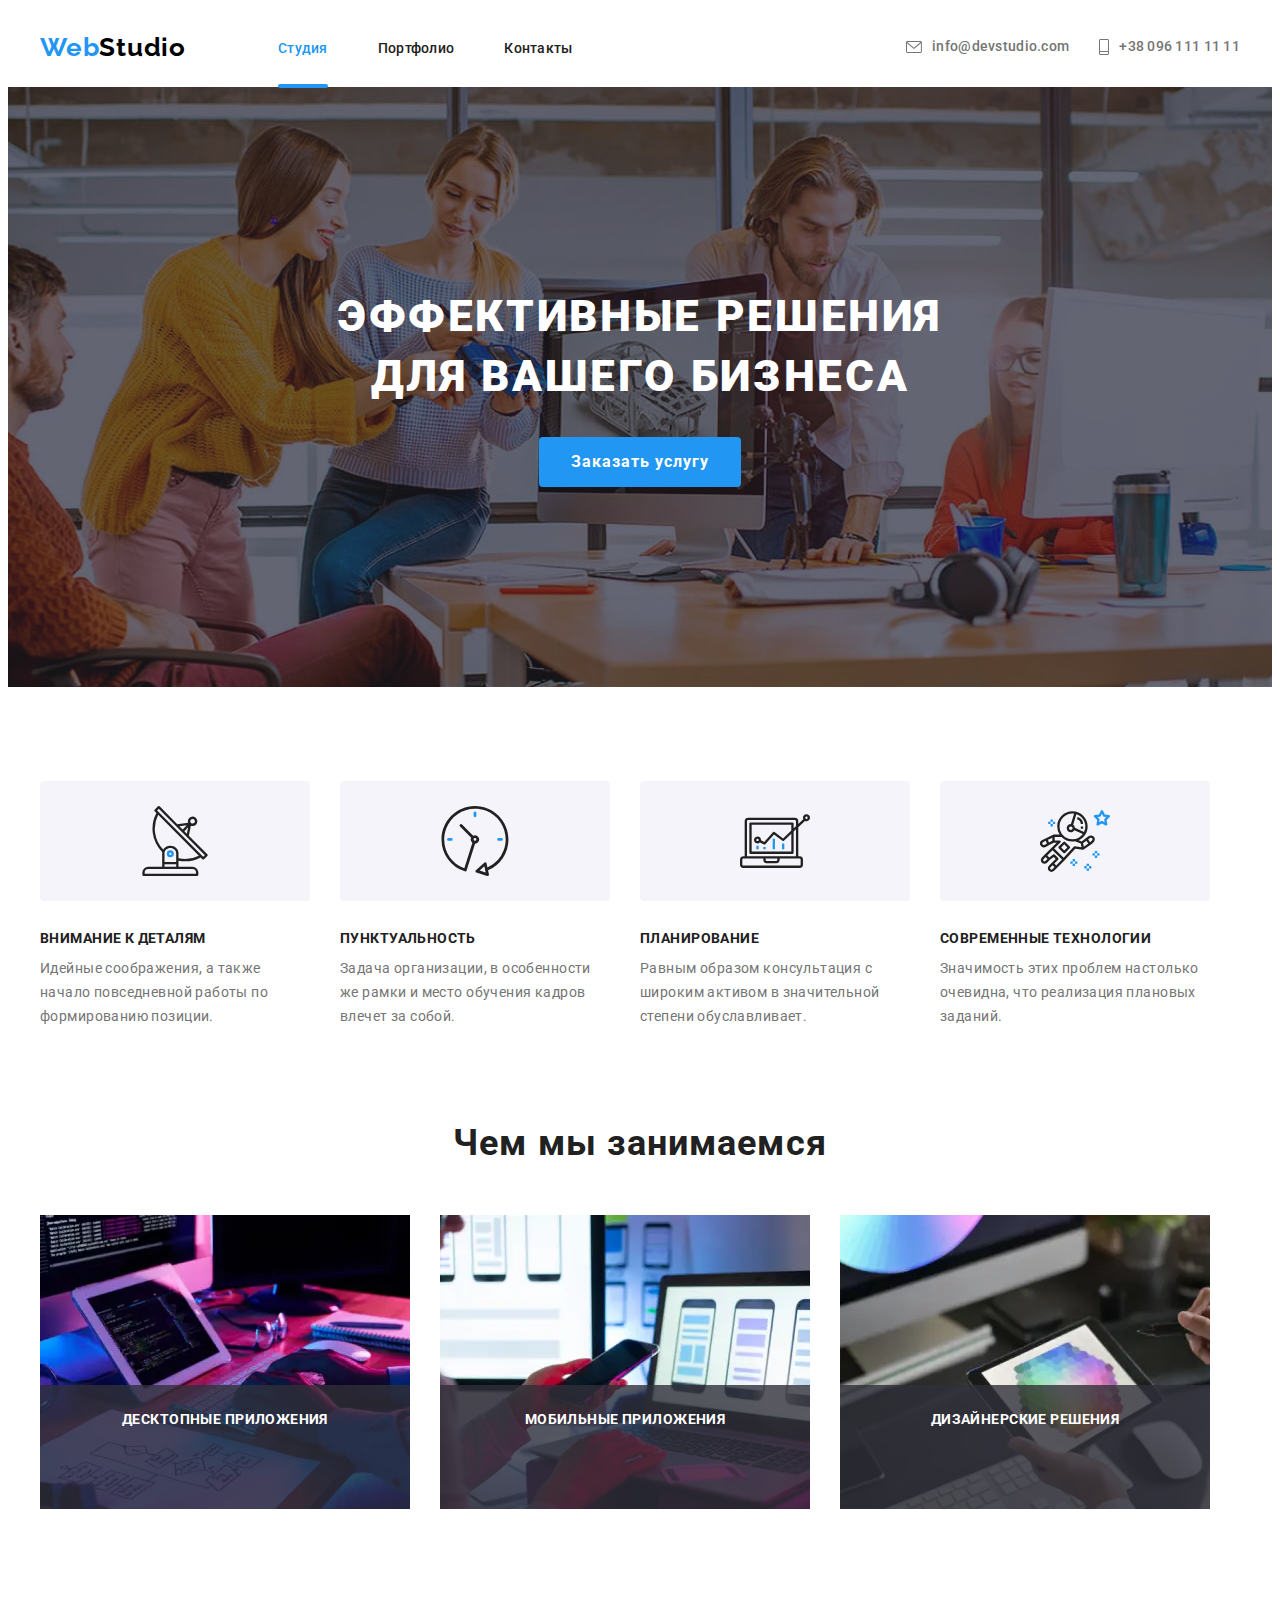
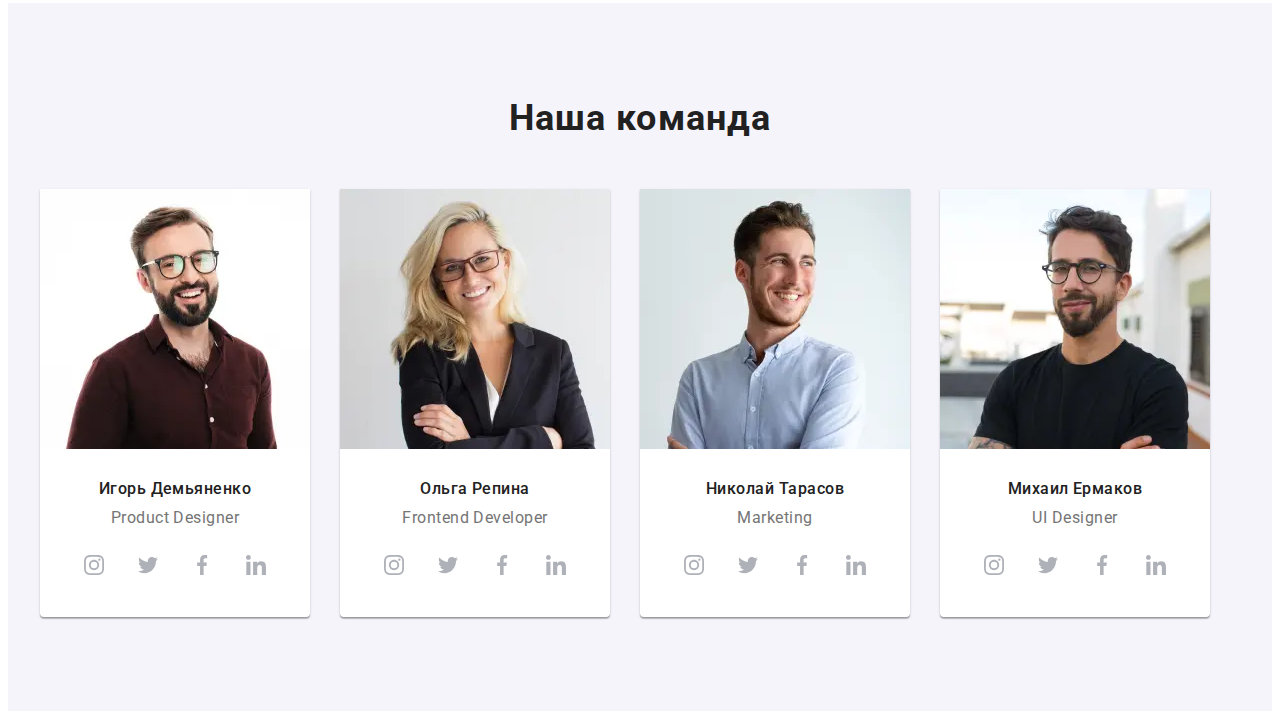
==== commit ba2fbdfd: "team and about sections" ====
--- a/index.html
+++ b/index.html
@@ -16,6 +16,8 @@
 </head>
 
 <body>
+
+<!--header section-->
     <header class="header">
         <div class="container header-container">
             <nav class="navigation">
@@ -57,7 +59,7 @@
                 </svg>
             </button>
         </div>
-
+<!--mobile menu-->
         <div class="mobile-menu" data-menu>
             <div class="container mobile-menu__container">
                 <button type="button" class="mobile-menu__close-button" data-menu-close>
--- a/css/main.min.css
+++ b/css/main.min.css
@@ -1,2 +1,2 @@
-:root{--font-family: "Roboto", sans-serif;--logo-font: "Raleway", sans-serif;--primary-text-color: #212121;--secondary-text-color: #757575;--accent-color: #2196f3;--icon-color: #afb1b8;--timing-function: cubic-bezier(0.4, 0, 0.2, 1);--duration: 250ms}.visually-hidden{position:absolute;width:1px;height:1px;margin:-1px;border:0;padding:0;white-space:nowrap;clip-path:inset(100%);clip:rect(0 0 0 0);overflow:hidden}body{font-family:var(--font-family)}h1,h2,h3,h4,h5,h6,p{margin-top:0;margin-bottom:0}ul{margin-top:0;margin-bottom:0;padding-left:0}img{display:block}li{display:block}.list{list-style:none}.link{text-decoration:none}@media screen and (max-width: 767px) and (min-width: 768px){.container{width:100vw}}@media screen and (min-width: 1200px){.container{width:1200px}}.container{padding-left:15px;padding-right:15px;margin-left:auto;margin-right:auto}.logo-primary{color:#2196f3;font-family:var(--logo-font);font-style:normal;font-weight:bold;font-size:26px;line-height:1.19;letter-spacing:0.03em}@media screen and (min-width: 306px){.logo{margin-right:92px}}.logo{color:#000000;font-family:var(--logo-font);font-style:normal;font-weight:bold;font-size:26px;line-height:1.19;letter-spacing:0.03em}.footer-logo{color:#ffffff;font-family:var(--logo-font);font-style:normal;font-weight:bold;font-size:26px;line-height:1.19;letter-spacing:0.03em}@media screen and (max-width: 1199px){.main-title{font-size:26px;line-height:1.62}}@media screen and (min-width: 1200px){.main-title{font-size:44px;line-height:1.36}}.main-title{margin-bottom:30px;font-family:var(--font-family);font-style:normal;font-weight:900;text-align:center;letter-spacing:0.06em;text-transform:uppercase;color:#ffffff}.section-title{margin-bottom:50px;font-family:var(--font-family);font-style:normal;font-weight:bold;font-size:36px;line-height:1.17;text-align:center;letter-spacing:0.03em;color:var(--primary-text-color)}.social-list{width:206px;height:44px;display:flex;justify-content:space-between;align-items:center}.social-link{display:flex;justify-content:center;align-items:center;width:44px;height:44px;border-radius:50%;background-color:#ffffff;transition-property:background-color;transition-duration:var(--duration);transition-timing-function:var(--timing-function)}.social-link:hover,.social-link:focus{background-color:var(--accent-color);cursor:pointer}.social-link-icon{fill:var(--icon-color);transition-property:fill;transition-duration:var(--duration);transition-timing-function:var(--timing-function)}.social-link:hover .social-link-icon,.social-link:focus .social-link-icon{fill:#ffffff;cursor:pointer}@media screen and (max-width: 450px){.backdrop{opacity:0;visibility:hidden;pointer-events:none}}.backdrop{position:fixed;top:0;left:0;width:100vw;height:100vh;background-color:rgba(0,0,0,0.2)}.backdrop.is-hidden{opacity:0;visibility:hidden;pointer-events:none}@media screen and (max-width: 450px){.modal-window{display:none}}@media screen and (max-width: 1199px){.modal-window{width:450px;height:609px}.policy-label{font-size:12px;line-height:1.17}}@media screen and (min-width: 1200px){.modal-window{width:528px;height:580px}.policy-label{font-size:14px;line-height:1.71}}.modal-window{position:absolute;top:50%;left:50%;transform:translate(-50%, -50%);background-color:#ffffff;box-shadow:0px 1px 3px rgba(0,0,0,0.12),0px 1px 1px rgba(0,0,0,0.14),0px 2px 1px rgba(0,0,0,0.2);border-radius:4px;padding:40px}.modal-close-button{position:absolute;top:8px;right:8px;width:30px;height:30px;display:flex;justify-content:center;align-items:center;border:1px solid rgba(0,0,0,0.1);border-radius:50%;background-color:#ffffff;padding:0;outline:none;cursor:pointer}.modal-close-icon{transition-property:fill;transition-duration:var(--duration);transition-timing-function:var(--timing-function)}.modal-close-button:hover .modal-close-icon,.modal-close-button:focus .modal-close-icon{fill:var(--accent-color)}.contact-form-title{font-family:var(--font-family);font-style:normal;font-weight:700;font-size:20px;line-height:1.15;text-align:center;letter-spacing:0.03em;color:#212121;margin-bottom:12px}.contact-form-input{width:100%;height:40px;padding-left:42px;border:1px solid rgba(33,33,33,0.2);box-sizing:border-box;border-radius:4px;transition-property:border-color;transition-duration:var(--duration);transition-timing-function:var(--timing-function)}.contact-form-input:focus{outline:none;border-color:var(--accent-color);cursor:pointer}.contact-form-field-wrapper{position:relative;display:block;margin-bottom:10px}.contact-form-icon{display:block;position:absolute;top:50%;left:12px;transform:translateY(-50%);transition-property:fill;transition-duration:var(--duration);transition-timing-function:var(--timing-function)}.contact-form-input:focus+.contact-form-icon{fill:var(--accent-color)}.contact-form-label{margin-bottom:10px;font-family:var(--font-family);font-style:normal;font-weight:400;font-size:12px;line-height:1.17;letter-spacing:0.01em;color:var(--secondary-text-color)}.contact-form-message{resize:none;width:100%;height:120px;border:1px solid rgba(33,33,33,0.2);box-sizing:border-box;border-radius:4px;padding:12px 16px;margin-bottom:20px;outline:none;transition-property:border-color;transition-duration:var(--duration);transition-timing-function:var(--timing-function)}.contact-form-message:focus{outline:none;border-color:var(--accent-color)}.contact-form-message::placeholder{font-family:var(--font-family);font-style:normal;font-weight:400;font-size:14px;line-height:1.14;letter-spacing:0.01em}.policy-label{font-family:var(--font-family);font-style:normal;font-weight:400;letter-spacing:0.03em;color:var(--secondary-text-color);display:flex;justify-content:center;align-items:center;cursor:pointer}.policy-label::before{display:inline-block;width:16px;height:16px;border:1px solid black;content:"";cursor:pointer;margin-right:8px;border-radius:2px}.policy-checkbox:checked+.policy-label::before{background-color:var(--accent-color);border-radius:2px;background-image:url(../img/svg/Vector.svg);background-size:contain;background-origin:border-box;background-position:center;background-repeat:no-repeat;border-color:transparent}.link-form{color:var(--accent-color)}.contact-form-button{display:block;margin:30px auto 40px auto;min-width:200px;border:transparent;background-color:var(--accent-color);border-radius:4px;cursor:pointer;padding:10px 56px;transition-property:box-shadow;transition-duration:var(--duration);transition-timing-function:var(--timing-function);font-family:var(--font-family);font-style:normal;font-weight:700;font-size:16px;line-height:1.88;display:flex;align-items:center;text-align:center;letter-spacing:0.06em;color:#FFFFFF}.contact-form-button:hover,.contact-form-button:focus{box-shadow:0px 4px 4px rgba(0,0,0,0.15)}@media screen and (max-width: 767px){.nav-list{display:none}.header-contact{display:none}.header-container{justify-content:space-between;padding-top:10px;padding-bottom:10px}.burger-menu{border:none;background-color:transparent;padding:12px 8px;line-height:0;margin-left:auto;cursor:pointer}.burger-menu__icon{fill:#000000;transition-property:fill;transition-duration:var(--duration);transition-timing-function:var(--timing-function)}.burger-menu__icon:hover,.burger-menu__icon:focus{fill:var(--accent-color)}.mobile-menu{position:absolute;top:0;left:0;width:100%;height:100vh;overflow:auto;background-color:#FFFFFF;opacity:0;visibility:hidden;pointer-events:none;transition-property:opacity;transition-duration:var(--duration);transition-timing-function:var(--timing-function)}.mobile-menu.is-open{opacity:1;visibility:visible;pointer-events:auto}.mobile-menu__container{position:relative;padding-top:48px;padding-bottom:48px;display:flex;flex-direction:column}.mobile-menu__close-button{position:absolute;top:10px;right:15px;padding:10px;background-color:transparent;border:none;line-height:0;cursor:pointer}.mobile-menu__close-icon{fill:#000000;transition-property:fill;transition-duration:var(--duration);transition-timing-function:var(--timing-function)}.mobile-menu__close-icon:hover,.mobile-menu__close-icon:focus{fill:var(--accent-color)}.mobile-menu__nav-list{display:flex;flex-direction:column}.mobile-menu__nav-link{font-family:var(--font-family);font-style:normal;font-weight:500;font-size:40px;line-height:1.18;letter-spacing:0.02em;color:var(--primary-text-color)}.mobile-menu__nav-item+.mobile-menu__nav-item,.mobile-menu__contacts-item+.mobile-menu__contacts-item{margin-top:32px}.mobile-menu__contacts{margin-top:302px}.mobile-menu__contacts-list{display:flex;flex-direction:column}.mobile-menu__contacts-tel{font-family:var(--font-family);font-style:normal;font-weight:500;font-size:34px;line-height:1.18;letter-spacing:0.02em;color:var(--accent-color)}.mobile-menu__contacts-mail{font-family:var(--font-family);font-style:normal;font-weight:500;font-size:24px;line-height:1.17;letter-spacing:0.02em;color:var(--secondary-text-color)}.mobile-menu__social{margin-top:64px}.mobile-menu__social-list{display:flex;flex-direction:row;flex-wrap:wrap}.mobile-menu__social-item+.mobile-menu__social-item{margin-left:10px}.mobile-menu__social-item:not(:first-child)::before{content:" ";height:100%;border:1px solid rgba(33,33,33,0.2);transform:rotate(90deg);margin-right:10px}.mobile-menu__social-link{font-family:var(--font-family);font-style:normal;font-weight:500;font-size:18px;line-height:1.22;letter-spacing:0.02em;color:var(--accent-color)}}@media screen and (min-width: 768px){.burger-menu{display:none}.mobile-menu{display:none}.header-container{padding-top:21px;padding-bottom:21px}.navigation{display:flex}.nav-list{display:flex;align-items:center}.nav-list__item+.nav-list__item{margin-left:50px}.nav-list__link{font-family:var(--font-family);font-style:normal;font-weight:500;font-size:14px;line-height:1.14;letter-spacing:0.02em;color:var(--primary-text-color);transition-property:color;transition-duration:var(--duration);transition-timing-function:var(--timing-function)}.nav-list__link:hover,.nav-list__link:focus{color:var(--accent-color);cursor:pointer}.current{position:relative}.current::after{content:" ";display:block;position:absolute;left:0;top:46px;width:100%;height:4px;border-radius:2px;background-color:var(--accent-color)}.header-contact{display:flex;flex-direction:column;margin-left:auto}.header-contact__item{display:flex;align-items:center}.header-contact__item+.header-contact__item{margin-top:10px}.header-contact__link{display:flex;align-items:center;font-family:var(--font-family);font-style:normal;font-weight:500;font-size:14px;line-height:1.14;letter-spacing:0.02em;color:var(--secondary-text-color);transition-property:color;transition-duration:var(--duration);transition-timing-function:var(--timing-function)}.header-contact__link:hover,.header-contact__link:focus{color:var(--accent-color);cursor:pointer}.header-contact__icon{fill:var(--secondary-text-color);margin-right:10px;transition-property:fill;transition-duration:var(--duration);transition-timing-function:var(--timing-function)}.header-contact__link:hover .header-contact__icon,.header-contact__link:focus .header-contact__icon{fill:var(--accent-color);cursor:pointer}}@media screen and (min-width: 1200px){.header-container{padding-top:24px;padding-bottom:24px}.current{position:relative}.current::after{content:"";display:block;position:absolute;left:0;top:44px;width:100%;height:4px;border-radius:2px;background-color:var(--accent-color)}.header-contact{display:flex;flex-direction:row;margin-left:auto}.header-contact__item{display:flex;align-items:center}.header-contact__item+.header-contact__item{margin-left:30px;margin-top:0}}.portfolio-header{border-bottom:1px solid #ECECEC}.header-container{display:flex;align-items:center}.current{color:var(--accent-color)}@media screen and (max-width: 576px){.hero{background-color:#2f303a;background-image:linear-gradient(rgba(47,48,58,0.4), rgba(47,48,58,0.4)),url(../../img/hero/mobile-header-img.jpg);background-size:auto 100%;background-repeat:no-repeat;background-position:center;padding-top:118px;padding-bottom:118px}}@media screen and (max-width: 576px) and (min-device-pixel-ratio: 2), screen and (max-width: 576px) and (min-resolution: 192dpi), screen and (max-width: 576px) and (min-resolution: 2dppx){.hero{background-image:linear-gradient(rgba(47,48,58,0.4), rgba(47,48,58,0.4)),url(../../img/hero/mobile-header-img@2x.jpg)}}@media screen and (min-width: 577px) and (max-width: 960px){.hero{background-color:#2f303a;background-image:linear-gradient(rgba(47,48,58,0.4), rgba(47,48,58,0.4)),url(../../img/hero/tablet-header-img.jpg);background-size:auto 100%;background-repeat:no-repeat;background-position:center;padding-top:118px;padding-bottom:118px}}@media screen and (min-width: 577px) and (max-width: 960px) and (min-device-pixel-ratio: 2), screen and (min-width: 577px) and (max-width: 960px) and (min-resolution: 192dpi), screen and (min-width: 577px) and (max-width: 960px) and (min-resolution: 2dppx){.hero{background-image:linear-gradient(rgba(47,48,58,0.4), rgba(47,48,58,0.4)),url(../../img/hero/tablet-header-img@2x.jpg)}}@media screen and (min-width: 961px){.hero{background-color:#2f303a;background-image:linear-gradient(rgba(47,48,58,0.4), rgba(47,48,58,0.4)),url(../../img/hero/desktop-header-img.jpg);background-size:1600px 600px;background-repeat:no-repeat;background-position:center;padding-top:200px;padding-bottom:200px}}@media screen and (min-width: 961px) and (min-device-pixel-ratio: 2), screen and (min-width: 961px) and (min-resolution: 192dpi), screen and (min-width: 961px) and (min-resolution: 2dppx){.hero{background-image:linear-gradient(rgba(47,48,58,0.4), rgba(47,48,58,0.4)),url(../../img/hero/desktop-header-img@2x.jpg)}}.order-button{padding:10px 32px;margin-left:auto;margin-right:auto;min-width:200px;border:transparent;display:flex;align-items:center;cursor:pointer;font-family:var(--font-family);font-style:normal;font-weight:bold;font-size:16px;line-height:1.88;text-align:center;letter-spacing:0.06em;color:#ffffff;background-color:var(--accent-color);border-radius:4px;transition-property:box-shadow;transition-duration:var(--duration);transition-timing-function:var(--timing-function)}.order-button:hover,.order-button:focus{box-shadow:0px 4px 4px rgba(0,0,0,0.15)}@media screen and (max-width: 767px){.about-thumb{display:none}}.about{padding-top:94px;padding-bottom:94px}.about-list{display:flex}.about-list-item+.about-list-item{margin-left:30px}.item{width:270px}.about-thumb{padding-top:25px;padding-bottom:25px;display:flex;justify-content:center;align-items:center;background-color:#f5f4fa;border-radius:4px}.about-title{margin-bottom:10px;margin-top:30px;font-family:var(--font-family);font-style:normal;font-weight:bold;font-size:14px;line-height:1.14;letter-spacing:0.03em;text-transform:uppercase;color:var(--primary-text-color)}.about-text{font-family:var(--font-family);font-style:normal;font-weight:normal;font-size:14px;line-height:1.71;letter-spacing:0.03em;color:var(--secondary-text-color)}.work-section{padding-bottom:94px}.work-list{display:flex}.work-list-img+.work-list-img{margin-left:30px}.worklist-label{position:relative}.worklist-overlay{position:absolute;left:0;bottom:0;width:100%;height:70px;font-family:var(--font-family);font-style:normal;font-weight:700;font-size:14px;line-height:1.14;text-align:center;letter-spacing:0.03em;text-transform:uppercase;color:#FFFFFF;background-color:rgba(47,48,58,0.8);overflow:auto;padding-top:27px;padding-bottom:27px}.team{background-color:#f5f4fa;padding-top:94px;padding-bottom:94px}.team-list{display:flex;flex-wrap:wrap;flex-basis:calc((100% - 90px) / 4);margin-left:-30px;margin-bottom:-30px}.team-list-item{margin-left:30px;margin-bottom:30px}.card{background:#ffffff;width:270px;height:428px;box-shadow:0px 1px 3px rgba(0,0,0,0.12),0px 1px 1px rgba(0,0,0,0.14),0px 2px 1px rgba(0,0,0,0.2);border-radius:0px 0px 4px 4px}.team-text{padding-top:30px;padding-bottom:30px;padding-left:32px;padding-right:32px}.team-list-name{margin-bottom:10px;font-family:var(--font-family);font-style:normal;font-weight:500;font-size:16px;line-height:1.19;text-align:center;letter-spacing:0.03em;color:var(--primary-text-color)}.team-list-position{margin-bottom:16px;font-family:var(--font-family);font-style:normal;font-weight:normal;font-size:16px;line-height:1.19;text-align:center;letter-spacing:0.03em;color:var(--secondary-text-color)}.clients{padding-top:94px;padding-bottom:94px}.clients-list{display:flex;justify-content:center;align-items:center}.clients-item+.clients-item{margin-left:30px}.clients-link{width:170px;height:92px;display:flex;justify-content:center;align-items:center;border:1px solid var(--icon-color);box-sizing:border-box;border-radius:4px;transition-property:border-color;transition-duration:var(--duration);transition-timing-function:var(--timing-function)}.clients-link:hover,.clients-link:focus{border-color:var(--accent-color);cursor:pointer}.clients-link-icon{fill:var(--icon-color);transition-property:fill;transition-duration:var(--duration);transition-timing-function:var(--timing-function)}.clients-link:hover .clients-link-icon,.clients-link:focus .clients-link-icon{fill:var(--accent-color);cursor:pointer}.footer{background-color:#2f303a;padding-top:60px;padding-bottom:60px}.footer-container{display:flex;align-items:baseline}.footer-contacts-item+.footer-contacts-item{margin-top:10px}address{margin-top:20px}.footer-contacts-address{font-family:var(--font-family);font-style:normal;font-weight:normal;font-size:14px;line-height:1.71;letter-spacing:0.03em;color:#ffffff;transition-property:color;transition-duration:var(--duration);transition-timing-function:var(--timing-function)}.footer-contacts-address:hover,.footer-contacts-address:focus{color:var(--accent-color);cursor:pointer}.footer-contacts-link{font-family:var(--font-family);font-style:normal;font-weight:normal;font-size:14px;line-height:1.71;letter-spacing:0.03em;color:rgba(255,255,255,0.6);transition-property:color;transition-duration:var(--duration);transition-timing-function:var(--timing-function)}.footer-contacts-link:hover,.footer-contacts-link:focus{color:var(--accent-color);cursor:pointer}.footer-social{margin-left:70px}.footer-social-text{margin-bottom:20px;font-family:var(--font-family);font-style:normal;font-weight:bold;font-size:14px;line-height:1.14;letter-spacing:0.03em;text-transform:uppercase;color:#ffffff}.footer-social-list{width:206px;height:44px;display:flex;justify-content:space-between;align-items:center}.footer-social-link{display:flex;justify-content:center;align-items:center;width:44px;height:44px;border-radius:50%;background-color:rgba(255,255,255,0.1);transition-property:background-color;transition-duration:var(--duration);transition-timing-function:var(--timing-function)}.footer-social-link:hover,.footer-social-link:focus{background-color:var(--accent-color);cursor:pointer}.footer-social-link-icon{fill:#ffffff;transition-property:fill;transition-duration:var(--duration);transition-timing-function:var(--timing-function)}.footer-social-link:hover .footer-social-link-icon,.footer-social-link:focus .footer-social-link-icon{fill:#ffffff;cursor:pointer}.footer-subscribe-mail{width:358px;height:50px;border:1px solid rgba(255,255,255,0.3);box-sizing:border-box;filter:drop-shadow(0px 4px 4px rgba(0,0,0,0.15));border-radius:4px;background-color:transparent;padding:15px 16px;color:#ffffff}.footer-subscribe-button{min-width:200px;border:transparent;background-color:var(--accent-color);border-radius:4px;cursor:pointer;padding:10px 28px;margin-left:12px;transition-property:box-shadow;transition-duration:var(--duration);transition-timing-function:var(--timing-function);font-family:var(--font-family);font-style:normal;font-weight:700;font-size:16px;line-height:1.88;display:flex;align-items:center;text-align:center;letter-spacing:0.06em;color:#FFFFFF}.footer-subscribe-button:hover,.footer-subscribe-button:focus{box-shadow:0px 4px 4px rgba(0,0,0,0.15)}.button-icon{margin-left:10px}.footer-subscribe-thumb{margin-left:93px}.footer-subscribe-form{display:flex;flex-direction:row}
+:root{--font-family: "Roboto", sans-serif;--logo-font: "Raleway", sans-serif;--primary-text-color: #212121;--secondary-text-color: #757575;--accent-color: #2196f3;--icon-color: #afb1b8;--timing-function: cubic-bezier(0.4, 0, 0.2, 1);--duration: 250ms}.visually-hidden{position:absolute;width:1px;height:1px;margin:-1px;border:0;padding:0;white-space:nowrap;clip-path:inset(100%);clip:rect(0 0 0 0);overflow:hidden}body{font-family:var(--font-family)}h1,h2,h3,h4,h5,h6,p{margin-top:0;margin-bottom:0}ul{margin-top:0;margin-bottom:0;padding-left:0}img{display:block}li{display:block}.list{list-style:none}.link{text-decoration:none}@media screen and (max-width: 767px){.container{width:480px}}@media screen and (min-width: 768px){.container{width:768px}}@media screen and (min-width: 1200px){.container{width:1200px}}.container{padding-left:15px;padding-right:15px;margin-left:auto;margin-right:auto}.logo-primary{color:#2196f3;font-family:var(--logo-font);font-style:normal;font-weight:bold;font-size:26px;line-height:1.19;letter-spacing:0.03em}@media screen and (min-width: 306px){.logo{margin-right:92px}}.logo{color:#000000;font-family:var(--logo-font);font-style:normal;font-weight:bold;font-size:26px;line-height:1.19;letter-spacing:0.03em}.footer-logo{color:#ffffff;font-family:var(--logo-font);font-style:normal;font-weight:bold;font-size:26px;line-height:1.19;letter-spacing:0.03em}@media screen and (max-width: 960px){.main-title{font-size:26px;line-height:1.62}}@media screen and (min-width: 961px){.main-title{font-size:44px;line-height:1.36}}.main-title{margin-bottom:30px;font-family:var(--font-family);font-style:normal;font-weight:900;text-align:center;letter-spacing:0.06em;text-transform:uppercase;color:#ffffff}@media screen and (max-width: 1199px){.section-title{margin-bottom:30px}}@media screen and (min-width: 1200px){.section-title{margin-bottom:50px}}.section-title{font-family:var(--font-family);font-style:normal;font-weight:bold;font-size:36px;line-height:1.17;text-align:center;letter-spacing:0.03em;color:var(--primary-text-color)}.social-list{width:206px;height:44px;display:flex;justify-content:space-between;align-items:center}.social-link{display:flex;justify-content:center;align-items:center;width:44px;height:44px;border-radius:50%;background-color:#ffffff;transition-property:background-color;transition-duration:var(--duration);transition-timing-function:var(--timing-function)}.social-link:hover,.social-link:focus{background-color:var(--accent-color);cursor:pointer}.social-link-icon{fill:var(--icon-color);transition-property:fill;transition-duration:var(--duration);transition-timing-function:var(--timing-function)}.social-link:hover .social-link-icon,.social-link:focus .social-link-icon{fill:#ffffff;cursor:pointer}@media screen and (max-width: 450px){.backdrop{opacity:0;visibility:hidden;pointer-events:none}}.backdrop{position:fixed;top:0;left:0;width:100vw;height:100vh;background-color:rgba(0,0,0,0.2)}.backdrop.is-hidden{opacity:0;visibility:hidden;pointer-events:none}@media screen and (max-width: 450px){.modal-window{display:none}}@media screen and (max-width: 1199px){.modal-window{width:450px;height:609px}.policy-label{font-size:12px;line-height:1.17}}@media screen and (min-width: 1200px){.modal-window{width:528px;height:580px}.policy-label{font-size:14px;line-height:1.71}}.modal-window{position:absolute;top:50%;left:50%;transform:translate(-50%, -50%);background-color:#ffffff;box-shadow:0px 1px 3px rgba(0,0,0,0.12),0px 1px 1px rgba(0,0,0,0.14),0px 2px 1px rgba(0,0,0,0.2);border-radius:4px;padding:40px}.modal-close-button{position:absolute;top:8px;right:8px;width:30px;height:30px;display:flex;justify-content:center;align-items:center;border:1px solid rgba(0,0,0,0.1);border-radius:50%;background-color:#ffffff;padding:0;outline:none;cursor:pointer}.modal-close-icon{transition-property:fill;transition-duration:var(--duration);transition-timing-function:var(--timing-function)}.modal-close-button:hover .modal-close-icon,.modal-close-button:focus .modal-close-icon{fill:var(--accent-color)}.contact-form-title{font-family:var(--font-family);font-style:normal;font-weight:700;font-size:20px;line-height:1.15;text-align:center;letter-spacing:0.03em;color:#212121;margin-bottom:12px}.contact-form-input{width:100%;height:40px;padding-left:42px;border:1px solid rgba(33,33,33,0.2);box-sizing:border-box;border-radius:4px;transition-property:border-color;transition-duration:var(--duration);transition-timing-function:var(--timing-function)}.contact-form-input:focus{outline:none;border-color:var(--accent-color);cursor:pointer}.contact-form-field-wrapper{position:relative;display:block;margin-bottom:10px}.contact-form-icon{display:block;position:absolute;top:50%;left:12px;transform:translateY(-50%);transition-property:fill;transition-duration:var(--duration);transition-timing-function:var(--timing-function)}.contact-form-input:focus+.contact-form-icon{fill:var(--accent-color)}.contact-form-label{margin-bottom:10px;font-family:var(--font-family);font-style:normal;font-weight:400;font-size:12px;line-height:1.17;letter-spacing:0.01em;color:var(--secondary-text-color)}.contact-form-message{resize:none;width:100%;height:120px;border:1px solid rgba(33,33,33,0.2);box-sizing:border-box;border-radius:4px;padding:12px 16px;margin-bottom:20px;outline:none;transition-property:border-color;transition-duration:var(--duration);transition-timing-function:var(--timing-function)}.contact-form-message:focus{outline:none;border-color:var(--accent-color)}.contact-form-message::placeholder{font-family:var(--font-family);font-style:normal;font-weight:400;font-size:14px;line-height:1.14;letter-spacing:0.01em}.policy-label{font-family:var(--font-family);font-style:normal;font-weight:400;letter-spacing:0.03em;color:var(--secondary-text-color);display:flex;justify-content:center;align-items:center;cursor:pointer}.policy-label::before{display:inline-block;width:16px;height:16px;border:1px solid black;content:"";cursor:pointer;margin-right:8px;border-radius:2px}.policy-checkbox:checked+.policy-label::before{background-color:var(--accent-color);border-radius:2px;background-image:url(../img/svg/Vector.svg);background-size:contain;background-origin:border-box;background-position:center;background-repeat:no-repeat;border-color:transparent}.link-form{color:var(--accent-color)}.contact-form-button{display:block;margin:30px auto 40px auto;min-width:200px;border:transparent;background-color:var(--accent-color);border-radius:4px;cursor:pointer;padding:10px 56px;transition-property:box-shadow;transition-duration:var(--duration);transition-timing-function:var(--timing-function);font-family:var(--font-family);font-style:normal;font-weight:700;font-size:16px;line-height:1.88;display:flex;align-items:center;text-align:center;letter-spacing:0.06em;color:#FFFFFF}.contact-form-button:hover,.contact-form-button:focus{box-shadow:0px 4px 4px rgba(0,0,0,0.15)}@media screen and (max-width: 767px){.nav-list{display:none}.header-contact{display:none}.header-container{justify-content:space-between;padding-top:10px;padding-bottom:10px}.burger-menu{border:none;background-color:transparent;padding:12px 8px;line-height:0;margin-left:auto;cursor:pointer}.burger-menu__icon{fill:#000000;transition-property:fill;transition-duration:var(--duration);transition-timing-function:var(--timing-function)}.burger-menu__icon:hover,.burger-menu__icon:focus{fill:var(--accent-color)}.mobile-menu{position:absolute;top:0;left:0;width:100%;height:100vh;overflow:auto;background-color:#FFFFFF;opacity:0;visibility:hidden;pointer-events:none;transition-property:opacity;transition-duration:var(--duration);transition-timing-function:var(--timing-function)}.mobile-menu.is-open{opacity:1;visibility:visible;pointer-events:auto;z-index:1}.mobile-menu__container{position:relative;padding-top:48px;padding-bottom:48px;display:flex;flex-direction:column}.mobile-menu__close-button{position:absolute;top:10px;right:15px;padding:10px;background-color:transparent;border:none;line-height:0;cursor:pointer}.mobile-menu__close-icon{fill:#000000;transition-property:fill;transition-duration:var(--duration);transition-timing-function:var(--timing-function)}.mobile-menu__close-icon:hover,.mobile-menu__close-icon:focus{fill:var(--accent-color)}.mobile-menu__nav-list{display:flex;flex-direction:column}.mobile-menu__nav-link{font-family:var(--font-family);font-style:normal;font-weight:500;font-size:40px;line-height:1.18;letter-spacing:0.02em;color:var(--primary-text-color)}.mobile-menu__nav-item+.mobile-menu__nav-item,.mobile-menu__contacts-item+.mobile-menu__contacts-item{margin-top:32px}.mobile-menu__contacts{margin-top:302px}.mobile-menu__contacts-list{display:flex;flex-direction:column}.mobile-menu__contacts-tel{font-family:var(--font-family);font-style:normal;font-weight:500;font-size:34px;line-height:1.18;letter-spacing:0.02em;color:var(--accent-color)}.mobile-menu__contacts-mail{font-family:var(--font-family);font-style:normal;font-weight:500;font-size:24px;line-height:1.17;letter-spacing:0.02em;color:var(--secondary-text-color)}.mobile-menu__social{margin-top:64px}.mobile-menu__social-list{display:flex;flex-direction:row;flex-wrap:wrap}.mobile-menu__social-item+.mobile-menu__social-item{margin-left:10px}.mobile-menu__social-item:not(:first-child)::before{content:" ";height:100%;border:1px solid rgba(33,33,33,0.2);transform:rotate(90deg);margin-right:10px}.mobile-menu__social-link{font-family:var(--font-family);font-style:normal;font-weight:500;font-size:18px;line-height:1.22;letter-spacing:0.02em;color:var(--accent-color)}}@media screen and (min-width: 768px){.burger-menu{display:none}.mobile-menu{display:none}.header-container{padding-top:21px;padding-bottom:21px}.navigation{display:flex}.nav-list{display:flex;align-items:center}.nav-list__item+.nav-list__item{margin-left:50px}.nav-list__link{font-family:var(--font-family);font-style:normal;font-weight:500;font-size:14px;line-height:1.14;letter-spacing:0.02em;color:var(--primary-text-color);transition-property:color;transition-duration:var(--duration);transition-timing-function:var(--timing-function)}.nav-list__link:hover,.nav-list__link:focus{color:var(--accent-color);cursor:pointer}.current{position:relative}.current::after{content:" ";display:block;position:absolute;left:0;top:46px;width:100%;height:4px;border-radius:2px;background-color:var(--accent-color)}.header-contact{display:flex;flex-direction:column;margin-left:auto}.header-contact__item{display:flex;align-items:center}.header-contact__item+.header-contact__item{margin-top:10px}.header-contact__link{display:flex;align-items:center;font-family:var(--font-family);font-style:normal;font-weight:500;font-size:14px;line-height:1.14;letter-spacing:0.02em;color:var(--secondary-text-color);transition-property:color;transition-duration:var(--duration);transition-timing-function:var(--timing-function)}.header-contact__link:hover,.header-contact__link:focus{color:var(--accent-color);cursor:pointer}.header-contact__icon{fill:var(--secondary-text-color);margin-right:10px;transition-property:fill;transition-duration:var(--duration);transition-timing-function:var(--timing-function)}.header-contact__link:hover .header-contact__icon,.header-contact__link:focus .header-contact__icon{fill:var(--accent-color);cursor:pointer}}@media screen and (min-width: 1200px){.header-container{padding-top:24px;padding-bottom:24px}.current{position:relative}.current::after{content:"";display:block;position:absolute;left:0;top:44px;width:100%;height:4px;border-radius:2px;background-color:var(--accent-color)}.header-contact{display:flex;flex-direction:row;margin-left:auto}.header-contact__item{display:flex;align-items:center}.header-contact__item+.header-contact__item{margin-left:30px;margin-top:0}}.portfolio-header{border-bottom:1px solid #ECECEC}.header-container{display:flex;align-items:center}.current{color:var(--accent-color)}@media screen and (max-width: 576px){.hero{background-color:#2f303a;background-image:linear-gradient(rgba(47,48,58,0.4), rgba(47,48,58,0.4)),url(../../img/hero/mobile-header-img.jpg);background-size:auto 100%;background-repeat:no-repeat;background-position:center;padding-top:118px;padding-bottom:118px}}@media screen and (max-width: 576px) and (min-device-pixel-ratio: 2), screen and (max-width: 576px) and (min-resolution: 192dpi), screen and (max-width: 576px) and (min-resolution: 2dppx){.hero{background-image:linear-gradient(rgba(47,48,58,0.4), rgba(47,48,58,0.4)),url(../../img/hero/mobile-header-img@2x.jpg)}}@media screen and (min-width: 577px) and (max-width: 960px){.hero{background-color:#2f303a;background-image:linear-gradient(rgba(47,48,58,0.4), rgba(47,48,58,0.4)),url(../../img/hero/tablet-header-img.jpg);background-size:auto 100%;background-repeat:no-repeat;background-position:center;padding-top:118px;padding-bottom:118px}}@media screen and (min-width: 577px) and (max-width: 960px) and (min-device-pixel-ratio: 2), screen and (min-width: 577px) and (max-width: 960px) and (min-resolution: 192dpi), screen and (min-width: 577px) and (max-width: 960px) and (min-resolution: 2dppx){.hero{background-image:linear-gradient(rgba(47,48,58,0.4), rgba(47,48,58,0.4)),url(../../img/hero/tablet-header-img@2x.jpg)}}@media screen and (min-width: 961px){.hero{background-color:#2f303a;background-image:linear-gradient(rgba(47,48,58,0.4), rgba(47,48,58,0.4)),url(../../img/hero/desktop-header-img.jpg);background-size:auto 100%;background-repeat:no-repeat;background-position:center;padding-top:200px;padding-bottom:200px}}@media screen and (min-width: 961px) and (min-device-pixel-ratio: 2), screen and (min-width: 961px) and (min-resolution: 192dpi), screen and (min-width: 961px) and (min-resolution: 2dppx){.hero{background-image:linear-gradient(rgba(47,48,58,0.4), rgba(47,48,58,0.4)),url(../../img/hero/desktop-header-img@2x.jpg)}}.order-button{padding:10px 32px;margin-left:auto;margin-right:auto;min-width:200px;border:transparent;display:flex;align-items:center;cursor:pointer;font-family:var(--font-family);font-style:normal;font-weight:bold;font-size:16px;line-height:1.88;text-align:center;letter-spacing:0.06em;color:#ffffff;background-color:var(--accent-color);border-radius:4px;transition-property:box-shadow;transition-duration:var(--duration);transition-timing-function:var(--timing-function)}.order-button:hover,.order-button:focus{box-shadow:0px 4px 4px rgba(0,0,0,0.15)}@media screen and (max-width: 767px){.about{padding-top:60px;padding-bottom:60px}.about-list{flex-wrap:wrap;flex-direction:column}.about-list-item+.about-list-item{margin-top:30px}.item{width:450px}.about-title{text-align:center}}@media screen and (min-width: 768px) and (max-width: 1199px){.about{padding-top:60px;padding-bottom:60px}.about-list{flex-wrap:wrap;flex-basis:calc((100% - 30px) / 2);margin-right:-30px;margin-bottom:-30px}.about-list-item{margin-right:30px;margin-bottom:30px}.item{width:354px}}@media screen and (min-width: 1200px){.about{padding-top:94px;padding-bottom:94px}.about-list-item+.about-list-item{margin-left:30px}.item{width:270px}}.about-thumb{padding-top:25px;padding-bottom:25px;display:flex;justify-content:center;align-items:center;background-color:#f5f4fa;border-radius:4px}.about-list{display:flex}.about-title{margin-bottom:10px;margin-top:30px;font-family:var(--font-family);font-style:normal;font-weight:bold;font-size:14px;line-height:1.14;letter-spacing:0.03em;text-transform:uppercase;color:var(--primary-text-color)}.about-text{font-family:var(--font-family);font-style:normal;font-weight:normal;font-size:14px;line-height:1.71;letter-spacing:0.03em;color:var(--secondary-text-color)}@media screen and (max-width: 1199px){.work-section{display:none}}.work-section{padding-bottom:94px}.work-list{display:flex}.work-list-img+.work-list-img{margin-left:30px}.worklist-label{position:relative}.worklist-overlay{position:absolute;left:0;bottom:0;width:100%;height:70px;font-family:var(--font-family);font-style:normal;font-weight:700;font-size:14px;line-height:1.14;text-align:center;letter-spacing:0.03em;text-transform:uppercase;color:#FFFFFF;background-color:rgba(47,48,58,0.8);overflow:auto;padding-top:27px;padding-bottom:27px}@media screen and (max-width: 767px){.team{padding-top:60px;padding-bottom:60px}.card{width:450px;height:622px}.team-list{flex-direction:column}.team-list-item+.team-list-item{margin-top:30px}.team-text{padding-top:30px;padding-bottom:24px;padding-left:122px;padding-right:122px}}@media screen and (min-width: 768px) and (max-width: 1199px){.team{padding-top:60px;padding-bottom:60px}.card{width:354px;height:536px}.team-list{flex-basis:calc((100% - 30px) / 2);margin-right:-30px;margin-bottom:-30px}.team-list-item{margin-right:30px;margin-bottom:30px}.team-text{padding-top:30px;padding-bottom:24px;padding-left:74px;padding-right:74px}}@media screen and (min-width: 1200px){.team{padding-top:94px;padding-bottom:94px}.card{width:270px;height:428px}.team-list{flex-basis:calc((100% - 90px) / 4);margin-left:-30px;margin-bottom:-30px}.team-list-item{margin-left:30px;margin-bottom:30px}.team-text{padding-top:30px;padding-bottom:30px;padding-left:32px;padding-right:32px}}.team{background-color:#f5f4fa}.card{background:#ffffff;box-shadow:0px 1px 3px rgba(0,0,0,0.12),0px 1px 1px rgba(0,0,0,0.14),0px 2px 1px rgba(0,0,0,0.2);border-radius:0px 0px 4px 4px}.team-list{display:flex;flex-wrap:wrap}.team-list-name{margin-bottom:10px;font-family:var(--font-family);font-style:normal;font-weight:500;font-size:16px;line-height:1.19;text-align:center;letter-spacing:0.03em;color:var(--primary-text-color)}.team-list-position{margin-bottom:16px;font-family:var(--font-family);font-style:normal;font-weight:normal;font-size:16px;line-height:1.19;text-align:center;letter-spacing:0.03em;color:var(--secondary-text-color)}.clients{padding-top:94px;padding-bottom:94px}.clients-list{display:flex;justify-content:center;align-items:center}.clients-item+.clients-item{margin-left:30px}.clients-link{width:170px;height:92px;display:flex;justify-content:center;align-items:center;border:1px solid var(--icon-color);box-sizing:border-box;border-radius:4px;transition-property:border-color;transition-duration:var(--duration);transition-timing-function:var(--timing-function)}.clients-link:hover,.clients-link:focus{border-color:var(--accent-color);cursor:pointer}.clients-link-icon{fill:var(--icon-color);transition-property:fill;transition-duration:var(--duration);transition-timing-function:var(--timing-function)}.clients-link:hover .clients-link-icon,.clients-link:focus .clients-link-icon{fill:var(--accent-color);cursor:pointer}.footer{background-color:#2f303a;padding-top:60px;padding-bottom:60px}.footer-container{display:flex;align-items:baseline}.footer-contacts-item+.footer-contacts-item{margin-top:10px}address{margin-top:20px}.footer-contacts-address{font-family:var(--font-family);font-style:normal;font-weight:normal;font-size:14px;line-height:1.71;letter-spacing:0.03em;color:#ffffff;transition-property:color;transition-duration:var(--duration);transition-timing-function:var(--timing-function)}.footer-contacts-address:hover,.footer-contacts-address:focus{color:var(--accent-color);cursor:pointer}.footer-contacts-link{font-family:var(--font-family);font-style:normal;font-weight:normal;font-size:14px;line-height:1.71;letter-spacing:0.03em;color:rgba(255,255,255,0.6);transition-property:color;transition-duration:var(--duration);transition-timing-function:var(--timing-function)}.footer-contacts-link:hover,.footer-contacts-link:focus{color:var(--accent-color);cursor:pointer}.footer-social{margin-left:70px}.footer-social-text{margin-bottom:20px;font-family:var(--font-family);font-style:normal;font-weight:bold;font-size:14px;line-height:1.14;letter-spacing:0.03em;text-transform:uppercase;color:#ffffff}.footer-social-list{width:206px;height:44px;display:flex;justify-content:space-between;align-items:center}.footer-social-link{display:flex;justify-content:center;align-items:center;width:44px;height:44px;border-radius:50%;background-color:rgba(255,255,255,0.1);transition-property:background-color;transition-duration:var(--duration);transition-timing-function:var(--timing-function)}.footer-social-link:hover,.footer-social-link:focus{background-color:var(--accent-color);cursor:pointer}.footer-social-link-icon{fill:#ffffff;transition-property:fill;transition-duration:var(--duration);transition-timing-function:var(--timing-function)}.footer-social-link:hover .footer-social-link-icon,.footer-social-link:focus .footer-social-link-icon{fill:#ffffff;cursor:pointer}.footer-subscribe-mail{width:358px;height:50px;border:1px solid rgba(255,255,255,0.3);box-sizing:border-box;filter:drop-shadow(0px 4px 4px rgba(0,0,0,0.15));border-radius:4px;background-color:transparent;padding:15px 16px;color:#ffffff}.footer-subscribe-button{min-width:200px;border:transparent;background-color:var(--accent-color);border-radius:4px;cursor:pointer;padding:10px 28px;margin-left:12px;transition-property:box-shadow;transition-duration:var(--duration);transition-timing-function:var(--timing-function);font-family:var(--font-family);font-style:normal;font-weight:700;font-size:16px;line-height:1.88;display:flex;align-items:center;text-align:center;letter-spacing:0.06em;color:#FFFFFF}.footer-subscribe-button:hover,.footer-subscribe-button:focus{box-shadow:0px 4px 4px rgba(0,0,0,0.15)}.button-icon{margin-left:10px}.footer-subscribe-thumb{margin-left:93px}.footer-subscribe-form{display:flex;flex-direction:row}
 /*# sourceMappingURL=main.min.css.map */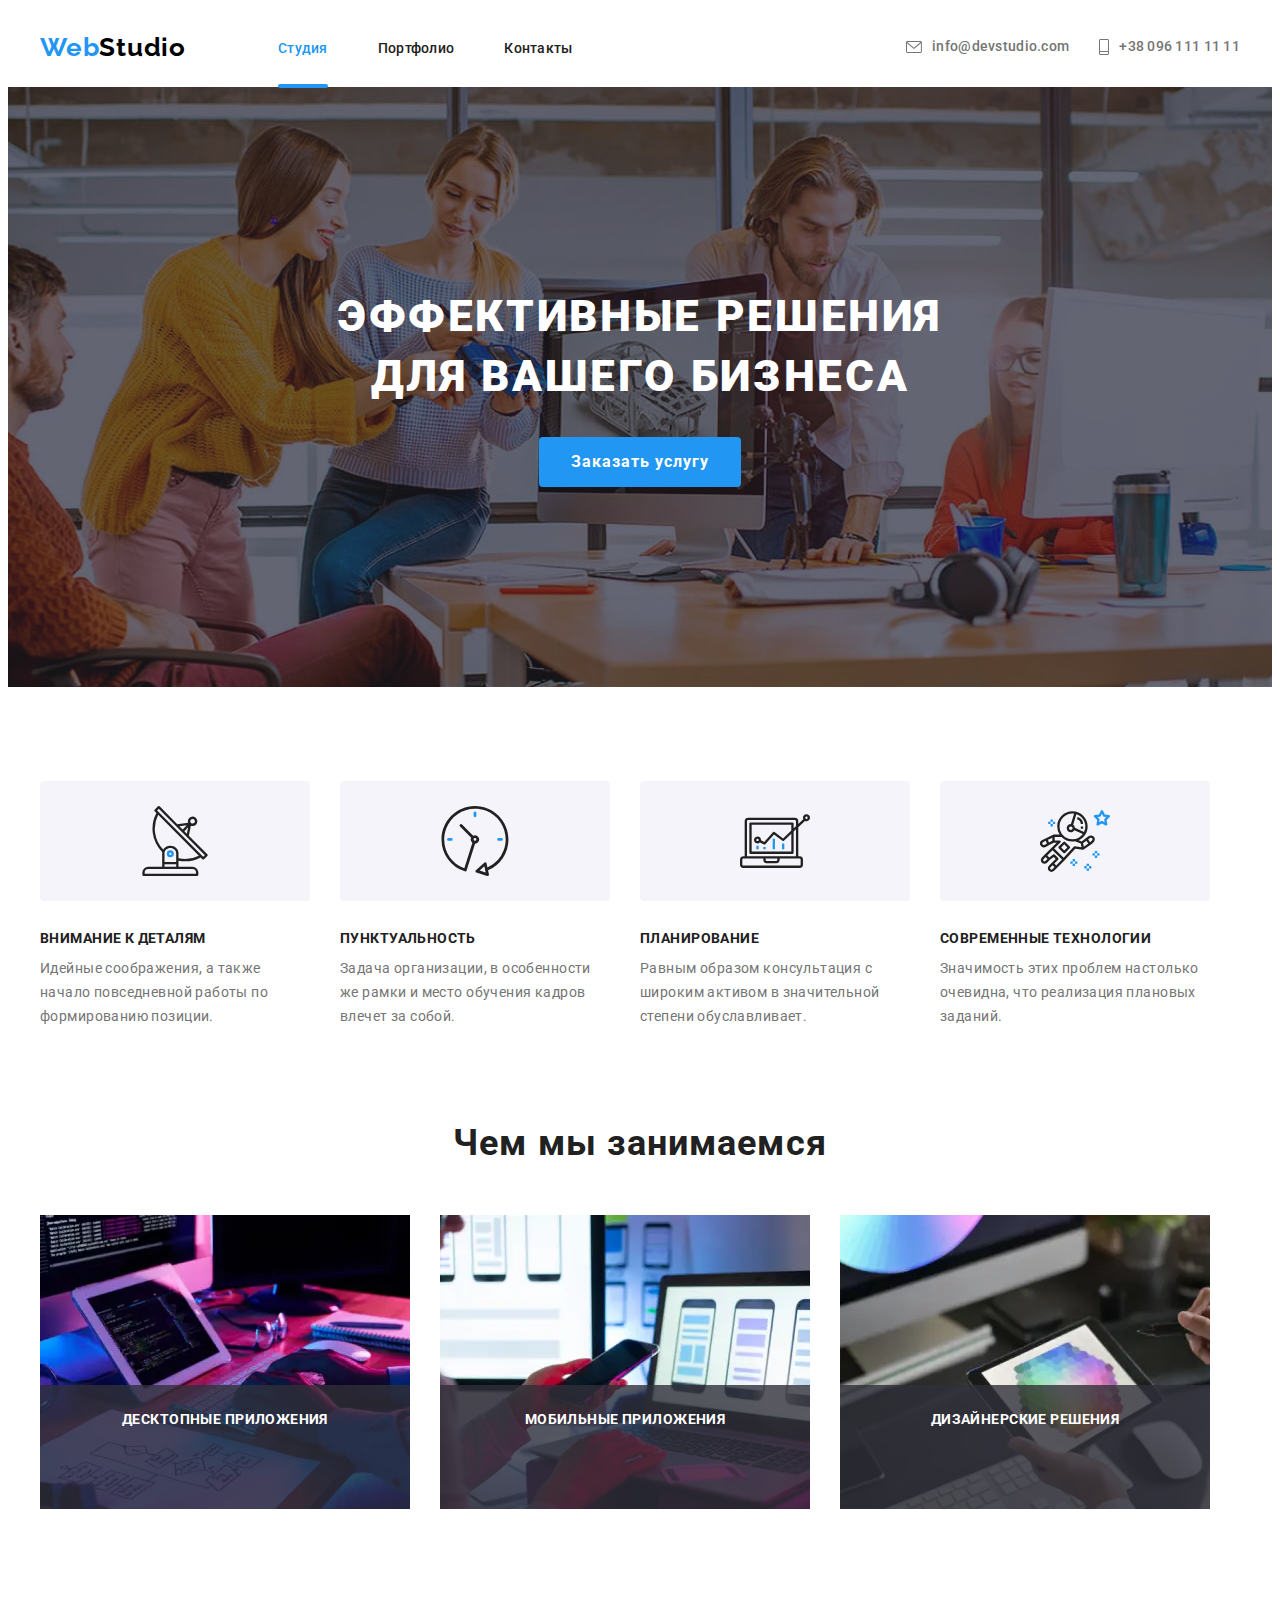
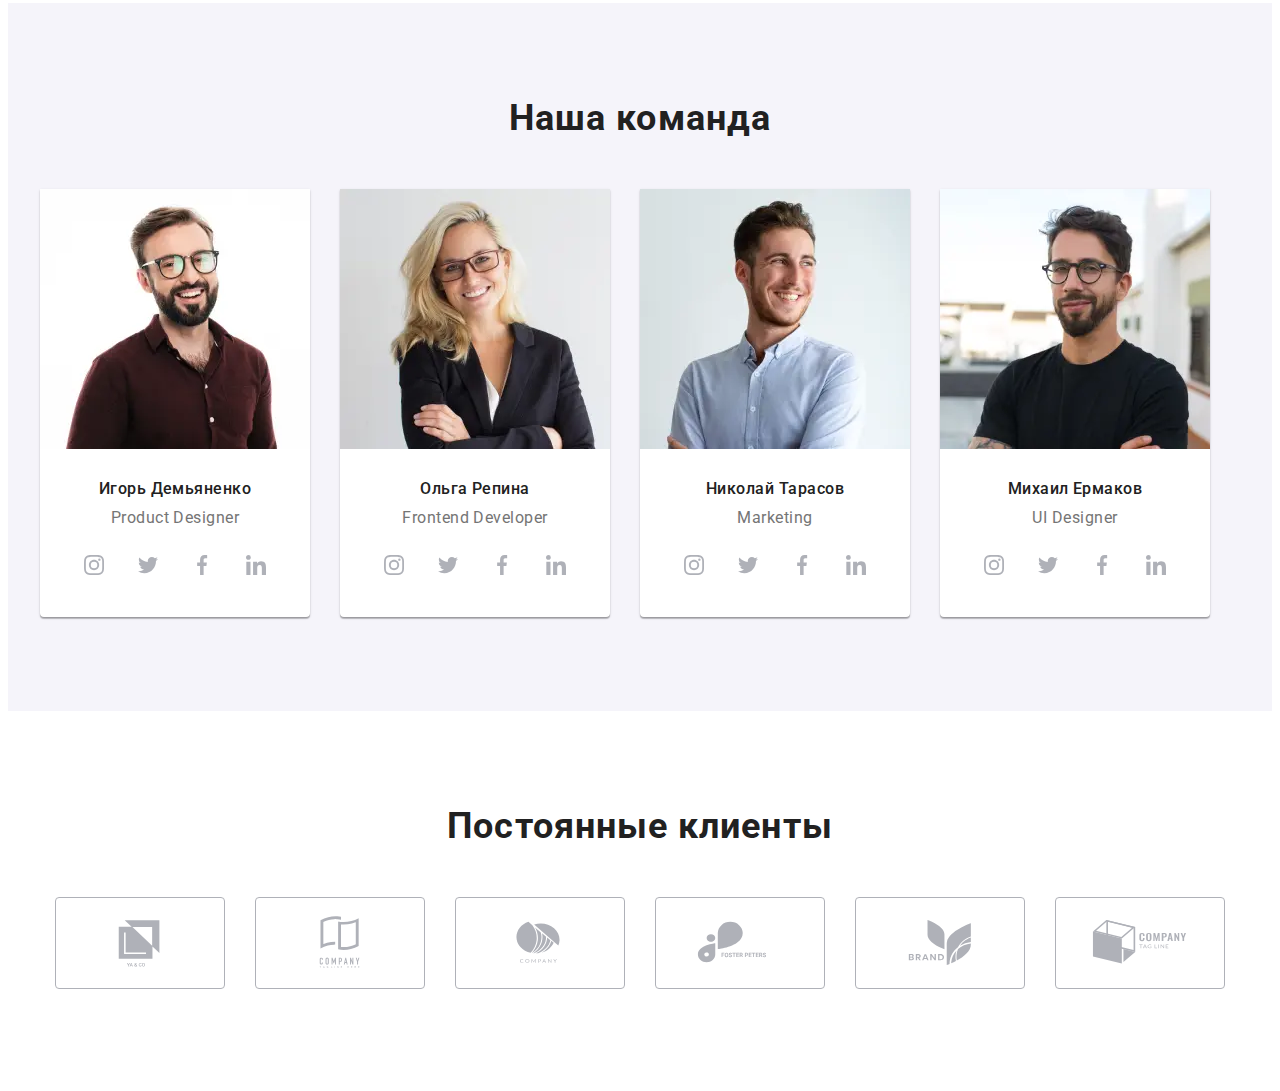
==== commit 56174a2e: "закончил полностью body" ====
--- a/index.html
+++ b/index.html
@@ -441,7 +441,7 @@
         </section>
 
 <!-- our clients section -->
-        <!-- <section class="clients">
+        <section class="clients">
             <div class="container">
                 <h2 class="section-title">Постоянные клиенты</h2>
                 <ul class="clients-list">
@@ -490,7 +490,7 @@
                 </ul>
             </div>
         </section>
-    </main> -->
+    </main>
 
     <!-- Footer -->
     <!-- <footer class="footer">
--- a/css/main.min.css
+++ b/css/main.min.css
@@ -1,2 +1,2 @@
-:root{--font-family: "Roboto", sans-serif;--logo-font: "Raleway", sans-serif;--primary-text-color: #212121;--secondary-text-color: #757575;--accent-color: #2196f3;--icon-color: #afb1b8;--timing-function: cubic-bezier(0.4, 0, 0.2, 1);--duration: 250ms}.visually-hidden{position:absolute;width:1px;height:1px;margin:-1px;border:0;padding:0;white-space:nowrap;clip-path:inset(100%);clip:rect(0 0 0 0);overflow:hidden}body{font-family:var(--font-family)}h1,h2,h3,h4,h5,h6,p{margin-top:0;margin-bottom:0}ul{margin-top:0;margin-bottom:0;padding-left:0}img{display:block}li{display:block}.list{list-style:none}.link{text-decoration:none}@media screen and (max-width: 767px){.container{width:480px}}@media screen and (min-width: 768px){.container{width:768px}}@media screen and (min-width: 1200px){.container{width:1200px}}.container{padding-left:15px;padding-right:15px;margin-left:auto;margin-right:auto}.logo-primary{color:#2196f3;font-family:var(--logo-font);font-style:normal;font-weight:bold;font-size:26px;line-height:1.19;letter-spacing:0.03em}@media screen and (min-width: 306px){.logo{margin-right:92px}}.logo{color:#000000;font-family:var(--logo-font);font-style:normal;font-weight:bold;font-size:26px;line-height:1.19;letter-spacing:0.03em}.footer-logo{color:#ffffff;font-family:var(--logo-font);font-style:normal;font-weight:bold;font-size:26px;line-height:1.19;letter-spacing:0.03em}@media screen and (max-width: 960px){.main-title{font-size:26px;line-height:1.62}}@media screen and (min-width: 961px){.main-title{font-size:44px;line-height:1.36}}.main-title{margin-bottom:30px;font-family:var(--font-family);font-style:normal;font-weight:900;text-align:center;letter-spacing:0.06em;text-transform:uppercase;color:#ffffff}@media screen and (max-width: 1199px){.section-title{margin-bottom:30px}}@media screen and (min-width: 1200px){.section-title{margin-bottom:50px}}.section-title{font-family:var(--font-family);font-style:normal;font-weight:bold;font-size:36px;line-height:1.17;text-align:center;letter-spacing:0.03em;color:var(--primary-text-color)}.social-list{width:206px;height:44px;display:flex;justify-content:space-between;align-items:center}.social-link{display:flex;justify-content:center;align-items:center;width:44px;height:44px;border-radius:50%;background-color:#ffffff;transition-property:background-color;transition-duration:var(--duration);transition-timing-function:var(--timing-function)}.social-link:hover,.social-link:focus{background-color:var(--accent-color);cursor:pointer}.social-link-icon{fill:var(--icon-color);transition-property:fill;transition-duration:var(--duration);transition-timing-function:var(--timing-function)}.social-link:hover .social-link-icon,.social-link:focus .social-link-icon{fill:#ffffff;cursor:pointer}@media screen and (max-width: 450px){.backdrop{opacity:0;visibility:hidden;pointer-events:none}}.backdrop{position:fixed;top:0;left:0;width:100vw;height:100vh;background-color:rgba(0,0,0,0.2)}.backdrop.is-hidden{opacity:0;visibility:hidden;pointer-events:none}@media screen and (max-width: 450px){.modal-window{display:none}}@media screen and (max-width: 1199px){.modal-window{width:450px;height:609px}.policy-label{font-size:12px;line-height:1.17}}@media screen and (min-width: 1200px){.modal-window{width:528px;height:580px}.policy-label{font-size:14px;line-height:1.71}}.modal-window{position:absolute;top:50%;left:50%;transform:translate(-50%, -50%);background-color:#ffffff;box-shadow:0px 1px 3px rgba(0,0,0,0.12),0px 1px 1px rgba(0,0,0,0.14),0px 2px 1px rgba(0,0,0,0.2);border-radius:4px;padding:40px}.modal-close-button{position:absolute;top:8px;right:8px;width:30px;height:30px;display:flex;justify-content:center;align-items:center;border:1px solid rgba(0,0,0,0.1);border-radius:50%;background-color:#ffffff;padding:0;outline:none;cursor:pointer}.modal-close-icon{transition-property:fill;transition-duration:var(--duration);transition-timing-function:var(--timing-function)}.modal-close-button:hover .modal-close-icon,.modal-close-button:focus .modal-close-icon{fill:var(--accent-color)}.contact-form-title{font-family:var(--font-family);font-style:normal;font-weight:700;font-size:20px;line-height:1.15;text-align:center;letter-spacing:0.03em;color:#212121;margin-bottom:12px}.contact-form-input{width:100%;height:40px;padding-left:42px;border:1px solid rgba(33,33,33,0.2);box-sizing:border-box;border-radius:4px;transition-property:border-color;transition-duration:var(--duration);transition-timing-function:var(--timing-function)}.contact-form-input:focus{outline:none;border-color:var(--accent-color);cursor:pointer}.contact-form-field-wrapper{position:relative;display:block;margin-bottom:10px}.contact-form-icon{display:block;position:absolute;top:50%;left:12px;transform:translateY(-50%);transition-property:fill;transition-duration:var(--duration);transition-timing-function:var(--timing-function)}.contact-form-input:focus+.contact-form-icon{fill:var(--accent-color)}.contact-form-label{margin-bottom:10px;font-family:var(--font-family);font-style:normal;font-weight:400;font-size:12px;line-height:1.17;letter-spacing:0.01em;color:var(--secondary-text-color)}.contact-form-message{resize:none;width:100%;height:120px;border:1px solid rgba(33,33,33,0.2);box-sizing:border-box;border-radius:4px;padding:12px 16px;margin-bottom:20px;outline:none;transition-property:border-color;transition-duration:var(--duration);transition-timing-function:var(--timing-function)}.contact-form-message:focus{outline:none;border-color:var(--accent-color)}.contact-form-message::placeholder{font-family:var(--font-family);font-style:normal;font-weight:400;font-size:14px;line-height:1.14;letter-spacing:0.01em}.policy-label{font-family:var(--font-family);font-style:normal;font-weight:400;letter-spacing:0.03em;color:var(--secondary-text-color);display:flex;justify-content:center;align-items:center;cursor:pointer}.policy-label::before{display:inline-block;width:16px;height:16px;border:1px solid black;content:"";cursor:pointer;margin-right:8px;border-radius:2px}.policy-checkbox:checked+.policy-label::before{background-color:var(--accent-color);border-radius:2px;background-image:url(../img/svg/Vector.svg);background-size:contain;background-origin:border-box;background-position:center;background-repeat:no-repeat;border-color:transparent}.link-form{color:var(--accent-color)}.contact-form-button{display:block;margin:30px auto 40px auto;min-width:200px;border:transparent;background-color:var(--accent-color);border-radius:4px;cursor:pointer;padding:10px 56px;transition-property:box-shadow;transition-duration:var(--duration);transition-timing-function:var(--timing-function);font-family:var(--font-family);font-style:normal;font-weight:700;font-size:16px;line-height:1.88;display:flex;align-items:center;text-align:center;letter-spacing:0.06em;color:#FFFFFF}.contact-form-button:hover,.contact-form-button:focus{box-shadow:0px 4px 4px rgba(0,0,0,0.15)}@media screen and (max-width: 767px){.nav-list{display:none}.header-contact{display:none}.header-container{justify-content:space-between;padding-top:10px;padding-bottom:10px}.burger-menu{border:none;background-color:transparent;padding:12px 8px;line-height:0;margin-left:auto;cursor:pointer}.burger-menu__icon{fill:#000000;transition-property:fill;transition-duration:var(--duration);transition-timing-function:var(--timing-function)}.burger-menu__icon:hover,.burger-menu__icon:focus{fill:var(--accent-color)}.mobile-menu{position:absolute;top:0;left:0;width:100%;height:100vh;overflow:auto;background-color:#FFFFFF;opacity:0;visibility:hidden;pointer-events:none;transition-property:opacity;transition-duration:var(--duration);transition-timing-function:var(--timing-function)}.mobile-menu.is-open{opacity:1;visibility:visible;pointer-events:auto;z-index:1}.mobile-menu__container{position:relative;padding-top:48px;padding-bottom:48px;display:flex;flex-direction:column}.mobile-menu__close-button{position:absolute;top:10px;right:15px;padding:10px;background-color:transparent;border:none;line-height:0;cursor:pointer}.mobile-menu__close-icon{fill:#000000;transition-property:fill;transition-duration:var(--duration);transition-timing-function:var(--timing-function)}.mobile-menu__close-icon:hover,.mobile-menu__close-icon:focus{fill:var(--accent-color)}.mobile-menu__nav-list{display:flex;flex-direction:column}.mobile-menu__nav-link{font-family:var(--font-family);font-style:normal;font-weight:500;font-size:40px;line-height:1.18;letter-spacing:0.02em;color:var(--primary-text-color)}.mobile-menu__nav-item+.mobile-menu__nav-item,.mobile-menu__contacts-item+.mobile-menu__contacts-item{margin-top:32px}.mobile-menu__contacts{margin-top:302px}.mobile-menu__contacts-list{display:flex;flex-direction:column}.mobile-menu__contacts-tel{font-family:var(--font-family);font-style:normal;font-weight:500;font-size:34px;line-height:1.18;letter-spacing:0.02em;color:var(--accent-color)}.mobile-menu__contacts-mail{font-family:var(--font-family);font-style:normal;font-weight:500;font-size:24px;line-height:1.17;letter-spacing:0.02em;color:var(--secondary-text-color)}.mobile-menu__social{margin-top:64px}.mobile-menu__social-list{display:flex;flex-direction:row;flex-wrap:wrap}.mobile-menu__social-item+.mobile-menu__social-item{margin-left:10px}.mobile-menu__social-item:not(:first-child)::before{content:" ";height:100%;border:1px solid rgba(33,33,33,0.2);transform:rotate(90deg);margin-right:10px}.mobile-menu__social-link{font-family:var(--font-family);font-style:normal;font-weight:500;font-size:18px;line-height:1.22;letter-spacing:0.02em;color:var(--accent-color)}}@media screen and (min-width: 768px){.burger-menu{display:none}.mobile-menu{display:none}.header-container{padding-top:21px;padding-bottom:21px}.navigation{display:flex}.nav-list{display:flex;align-items:center}.nav-list__item+.nav-list__item{margin-left:50px}.nav-list__link{font-family:var(--font-family);font-style:normal;font-weight:500;font-size:14px;line-height:1.14;letter-spacing:0.02em;color:var(--primary-text-color);transition-property:color;transition-duration:var(--duration);transition-timing-function:var(--timing-function)}.nav-list__link:hover,.nav-list__link:focus{color:var(--accent-color);cursor:pointer}.current{position:relative}.current::after{content:" ";display:block;position:absolute;left:0;top:46px;width:100%;height:4px;border-radius:2px;background-color:var(--accent-color)}.header-contact{display:flex;flex-direction:column;margin-left:auto}.header-contact__item{display:flex;align-items:center}.header-contact__item+.header-contact__item{margin-top:10px}.header-contact__link{display:flex;align-items:center;font-family:var(--font-family);font-style:normal;font-weight:500;font-size:14px;line-height:1.14;letter-spacing:0.02em;color:var(--secondary-text-color);transition-property:color;transition-duration:var(--duration);transition-timing-function:var(--timing-function)}.header-contact__link:hover,.header-contact__link:focus{color:var(--accent-color);cursor:pointer}.header-contact__icon{fill:var(--secondary-text-color);margin-right:10px;transition-property:fill;transition-duration:var(--duration);transition-timing-function:var(--timing-function)}.header-contact__link:hover .header-contact__icon,.header-contact__link:focus .header-contact__icon{fill:var(--accent-color);cursor:pointer}}@media screen and (min-width: 1200px){.header-container{padding-top:24px;padding-bottom:24px}.current{position:relative}.current::after{content:"";display:block;position:absolute;left:0;top:44px;width:100%;height:4px;border-radius:2px;background-color:var(--accent-color)}.header-contact{display:flex;flex-direction:row;margin-left:auto}.header-contact__item{display:flex;align-items:center}.header-contact__item+.header-contact__item{margin-left:30px;margin-top:0}}.portfolio-header{border-bottom:1px solid #ECECEC}.header-container{display:flex;align-items:center}.current{color:var(--accent-color)}@media screen and (max-width: 576px){.hero{background-color:#2f303a;background-image:linear-gradient(rgba(47,48,58,0.4), rgba(47,48,58,0.4)),url(../../img/hero/mobile-header-img.jpg);background-size:auto 100%;background-repeat:no-repeat;background-position:center;padding-top:118px;padding-bottom:118px}}@media screen and (max-width: 576px) and (min-device-pixel-ratio: 2), screen and (max-width: 576px) and (min-resolution: 192dpi), screen and (max-width: 576px) and (min-resolution: 2dppx){.hero{background-image:linear-gradient(rgba(47,48,58,0.4), rgba(47,48,58,0.4)),url(../../img/hero/mobile-header-img@2x.jpg)}}@media screen and (min-width: 577px) and (max-width: 960px){.hero{background-color:#2f303a;background-image:linear-gradient(rgba(47,48,58,0.4), rgba(47,48,58,0.4)),url(../../img/hero/tablet-header-img.jpg);background-size:auto 100%;background-repeat:no-repeat;background-position:center;padding-top:118px;padding-bottom:118px}}@media screen and (min-width: 577px) and (max-width: 960px) and (min-device-pixel-ratio: 2), screen and (min-width: 577px) and (max-width: 960px) and (min-resolution: 192dpi), screen and (min-width: 577px) and (max-width: 960px) and (min-resolution: 2dppx){.hero{background-image:linear-gradient(rgba(47,48,58,0.4), rgba(47,48,58,0.4)),url(../../img/hero/tablet-header-img@2x.jpg)}}@media screen and (min-width: 961px){.hero{background-color:#2f303a;background-image:linear-gradient(rgba(47,48,58,0.4), rgba(47,48,58,0.4)),url(../../img/hero/desktop-header-img.jpg);background-size:auto 100%;background-repeat:no-repeat;background-position:center;padding-top:200px;padding-bottom:200px}}@media screen and (min-width: 961px) and (min-device-pixel-ratio: 2), screen and (min-width: 961px) and (min-resolution: 192dpi), screen and (min-width: 961px) and (min-resolution: 2dppx){.hero{background-image:linear-gradient(rgba(47,48,58,0.4), rgba(47,48,58,0.4)),url(../../img/hero/desktop-header-img@2x.jpg)}}.order-button{padding:10px 32px;margin-left:auto;margin-right:auto;min-width:200px;border:transparent;display:flex;align-items:center;cursor:pointer;font-family:var(--font-family);font-style:normal;font-weight:bold;font-size:16px;line-height:1.88;text-align:center;letter-spacing:0.06em;color:#ffffff;background-color:var(--accent-color);border-radius:4px;transition-property:box-shadow;transition-duration:var(--duration);transition-timing-function:var(--timing-function)}.order-button:hover,.order-button:focus{box-shadow:0px 4px 4px rgba(0,0,0,0.15)}@media screen and (max-width: 767px){.about{padding-top:60px;padding-bottom:60px}.about-list{flex-wrap:wrap;flex-direction:column}.about-list-item+.about-list-item{margin-top:30px}.item{width:450px}.about-title{text-align:center}}@media screen and (min-width: 768px) and (max-width: 1199px){.about{padding-top:60px;padding-bottom:60px}.about-list{flex-wrap:wrap;flex-basis:calc((100% - 30px) / 2);margin-right:-30px;margin-bottom:-30px}.about-list-item{margin-right:30px;margin-bottom:30px}.item{width:354px}}@media screen and (min-width: 1200px){.about{padding-top:94px;padding-bottom:94px}.about-list-item+.about-list-item{margin-left:30px}.item{width:270px}}.about-thumb{padding-top:25px;padding-bottom:25px;display:flex;justify-content:center;align-items:center;background-color:#f5f4fa;border-radius:4px}.about-list{display:flex}.about-title{margin-bottom:10px;margin-top:30px;font-family:var(--font-family);font-style:normal;font-weight:bold;font-size:14px;line-height:1.14;letter-spacing:0.03em;text-transform:uppercase;color:var(--primary-text-color)}.about-text{font-family:var(--font-family);font-style:normal;font-weight:normal;font-size:14px;line-height:1.71;letter-spacing:0.03em;color:var(--secondary-text-color)}@media screen and (max-width: 1199px){.work-section{display:none}}.work-section{padding-bottom:94px}.work-list{display:flex}.work-list-img+.work-list-img{margin-left:30px}.worklist-label{position:relative}.worklist-overlay{position:absolute;left:0;bottom:0;width:100%;height:70px;font-family:var(--font-family);font-style:normal;font-weight:700;font-size:14px;line-height:1.14;text-align:center;letter-spacing:0.03em;text-transform:uppercase;color:#FFFFFF;background-color:rgba(47,48,58,0.8);overflow:auto;padding-top:27px;padding-bottom:27px}@media screen and (max-width: 767px){.team{padding-top:60px;padding-bottom:60px}.card{width:450px;height:622px}.team-list{flex-direction:column}.team-list-item+.team-list-item{margin-top:30px}.team-text{padding-top:30px;padding-bottom:24px;padding-left:122px;padding-right:122px}}@media screen and (min-width: 768px) and (max-width: 1199px){.team{padding-top:60px;padding-bottom:60px}.card{width:354px;height:536px}.team-list{flex-basis:calc((100% - 30px) / 2);margin-right:-30px;margin-bottom:-30px}.team-list-item{margin-right:30px;margin-bottom:30px}.team-text{padding-top:30px;padding-bottom:24px;padding-left:74px;padding-right:74px}}@media screen and (min-width: 1200px){.team{padding-top:94px;padding-bottom:94px}.card{width:270px;height:428px}.team-list{flex-basis:calc((100% - 90px) / 4);margin-left:-30px;margin-bottom:-30px}.team-list-item{margin-left:30px;margin-bottom:30px}.team-text{padding-top:30px;padding-bottom:30px;padding-left:32px;padding-right:32px}}.team{background-color:#f5f4fa}.card{background:#ffffff;box-shadow:0px 1px 3px rgba(0,0,0,0.12),0px 1px 1px rgba(0,0,0,0.14),0px 2px 1px rgba(0,0,0,0.2);border-radius:0px 0px 4px 4px}.team-list{display:flex;flex-wrap:wrap}.team-list-name{margin-bottom:10px;font-family:var(--font-family);font-style:normal;font-weight:500;font-size:16px;line-height:1.19;text-align:center;letter-spacing:0.03em;color:var(--primary-text-color)}.team-list-position{margin-bottom:16px;font-family:var(--font-family);font-style:normal;font-weight:normal;font-size:16px;line-height:1.19;text-align:center;letter-spacing:0.03em;color:var(--secondary-text-color)}.clients{padding-top:94px;padding-bottom:94px}.clients-list{display:flex;justify-content:center;align-items:center}.clients-item+.clients-item{margin-left:30px}.clients-link{width:170px;height:92px;display:flex;justify-content:center;align-items:center;border:1px solid var(--icon-color);box-sizing:border-box;border-radius:4px;transition-property:border-color;transition-duration:var(--duration);transition-timing-function:var(--timing-function)}.clients-link:hover,.clients-link:focus{border-color:var(--accent-color);cursor:pointer}.clients-link-icon{fill:var(--icon-color);transition-property:fill;transition-duration:var(--duration);transition-timing-function:var(--timing-function)}.clients-link:hover .clients-link-icon,.clients-link:focus .clients-link-icon{fill:var(--accent-color);cursor:pointer}.footer{background-color:#2f303a;padding-top:60px;padding-bottom:60px}.footer-container{display:flex;align-items:baseline}.footer-contacts-item+.footer-contacts-item{margin-top:10px}address{margin-top:20px}.footer-contacts-address{font-family:var(--font-family);font-style:normal;font-weight:normal;font-size:14px;line-height:1.71;letter-spacing:0.03em;color:#ffffff;transition-property:color;transition-duration:var(--duration);transition-timing-function:var(--timing-function)}.footer-contacts-address:hover,.footer-contacts-address:focus{color:var(--accent-color);cursor:pointer}.footer-contacts-link{font-family:var(--font-family);font-style:normal;font-weight:normal;font-size:14px;line-height:1.71;letter-spacing:0.03em;color:rgba(255,255,255,0.6);transition-property:color;transition-duration:var(--duration);transition-timing-function:var(--timing-function)}.footer-contacts-link:hover,.footer-contacts-link:focus{color:var(--accent-color);cursor:pointer}.footer-social{margin-left:70px}.footer-social-text{margin-bottom:20px;font-family:var(--font-family);font-style:normal;font-weight:bold;font-size:14px;line-height:1.14;letter-spacing:0.03em;text-transform:uppercase;color:#ffffff}.footer-social-list{width:206px;height:44px;display:flex;justify-content:space-between;align-items:center}.footer-social-link{display:flex;justify-content:center;align-items:center;width:44px;height:44px;border-radius:50%;background-color:rgba(255,255,255,0.1);transition-property:background-color;transition-duration:var(--duration);transition-timing-function:var(--timing-function)}.footer-social-link:hover,.footer-social-link:focus{background-color:var(--accent-color);cursor:pointer}.footer-social-link-icon{fill:#ffffff;transition-property:fill;transition-duration:var(--duration);transition-timing-function:var(--timing-function)}.footer-social-link:hover .footer-social-link-icon,.footer-social-link:focus .footer-social-link-icon{fill:#ffffff;cursor:pointer}.footer-subscribe-mail{width:358px;height:50px;border:1px solid rgba(255,255,255,0.3);box-sizing:border-box;filter:drop-shadow(0px 4px 4px rgba(0,0,0,0.15));border-radius:4px;background-color:transparent;padding:15px 16px;color:#ffffff}.footer-subscribe-button{min-width:200px;border:transparent;background-color:var(--accent-color);border-radius:4px;cursor:pointer;padding:10px 28px;margin-left:12px;transition-property:box-shadow;transition-duration:var(--duration);transition-timing-function:var(--timing-function);font-family:var(--font-family);font-style:normal;font-weight:700;font-size:16px;line-height:1.88;display:flex;align-items:center;text-align:center;letter-spacing:0.06em;color:#FFFFFF}.footer-subscribe-button:hover,.footer-subscribe-button:focus{box-shadow:0px 4px 4px rgba(0,0,0,0.15)}.button-icon{margin-left:10px}.footer-subscribe-thumb{margin-left:93px}.footer-subscribe-form{display:flex;flex-direction:row}
+:root{--font-family: "Roboto", sans-serif;--logo-font: "Raleway", sans-serif;--primary-text-color: #212121;--secondary-text-color: #757575;--accent-color: #2196f3;--icon-color: #afb1b8;--timing-function: cubic-bezier(0.4, 0, 0.2, 1);--duration: 250ms}.visually-hidden{position:absolute;width:1px;height:1px;margin:-1px;border:0;padding:0;white-space:nowrap;clip-path:inset(100%);clip:rect(0 0 0 0);overflow:hidden}body{font-family:var(--font-family)}h1,h2,h3,h4,h5,h6,p{margin-top:0;margin-bottom:0}ul{margin-top:0;margin-bottom:0;padding-left:0}img{display:block}li{display:block}.list{list-style:none}.link{text-decoration:none}@media screen and (max-width: 767px){.container{width:480px}}@media screen and (min-width: 768px){.container{width:768px}}@media screen and (min-width: 1200px){.container{width:1200px}}.container{padding-left:15px;padding-right:15px;margin-left:auto;margin-right:auto}.logo-primary{color:#2196f3;font-family:var(--logo-font);font-style:normal;font-weight:bold;font-size:26px;line-height:1.19;letter-spacing:0.03em}@media screen and (min-width: 306px){.logo{margin-right:92px}}.logo{color:#000000;font-family:var(--logo-font);font-style:normal;font-weight:bold;font-size:26px;line-height:1.19;letter-spacing:0.03em}.footer-logo{color:#ffffff;font-family:var(--logo-font);font-style:normal;font-weight:bold;font-size:26px;line-height:1.19;letter-spacing:0.03em}@media screen and (max-width: 960px){.main-title{font-size:26px;line-height:1.62}}@media screen and (min-width: 961px){.main-title{font-size:44px;line-height:1.36}}.main-title{margin-bottom:30px;font-family:var(--font-family);font-style:normal;font-weight:900;text-align:center;letter-spacing:0.06em;text-transform:uppercase;color:#ffffff}@media screen and (max-width: 1199px){.section-title{margin-bottom:30px}}@media screen and (min-width: 1200px){.section-title{margin-bottom:50px}}.section-title{font-family:var(--font-family);font-style:normal;font-weight:bold;font-size:36px;line-height:1.17;text-align:center;letter-spacing:0.03em;color:var(--primary-text-color)}.social-list{width:206px;height:44px;display:flex;justify-content:space-between;align-items:center}.social-link{display:flex;justify-content:center;align-items:center;width:44px;height:44px;border-radius:50%;background-color:#ffffff;transition-property:background-color;transition-duration:var(--duration);transition-timing-function:var(--timing-function)}.social-link:hover,.social-link:focus{background-color:var(--accent-color);cursor:pointer}.social-link-icon{fill:var(--icon-color);transition-property:fill;transition-duration:var(--duration);transition-timing-function:var(--timing-function)}.social-link:hover .social-link-icon,.social-link:focus .social-link-icon{fill:#ffffff;cursor:pointer}@media screen and (max-width: 450px){.backdrop{opacity:0;visibility:hidden;pointer-events:none}}.backdrop{position:fixed;top:0;left:0;width:100vw;height:100vh;background-color:rgba(0,0,0,0.2)}.backdrop.is-hidden{opacity:0;visibility:hidden;pointer-events:none}@media screen and (max-width: 450px){.modal-window{display:none}}@media screen and (min-width: 451px) and (max-width: 1199px){.modal-window{width:450px;height:609px}.policy-label{font-size:12px;line-height:1.17}}@media screen and (min-width: 1200px){.modal-window{width:528px;height:580px}.policy-label{font-size:14px;line-height:1.71}}.modal-window{position:absolute;top:50%;left:50%;transform:translate(-50%, -50%);background-color:#ffffff;box-shadow:0px 1px 3px rgba(0,0,0,0.12),0px 1px 1px rgba(0,0,0,0.14),0px 2px 1px rgba(0,0,0,0.2);border-radius:4px;padding:40px}.modal-close-button{position:absolute;top:8px;right:8px;width:30px;height:30px;display:flex;justify-content:center;align-items:center;border:1px solid rgba(0,0,0,0.1);border-radius:50%;background-color:#ffffff;padding:0;outline:none;cursor:pointer}.modal-close-icon{transition-property:fill;transition-duration:var(--duration);transition-timing-function:var(--timing-function)}.modal-close-button:hover .modal-close-icon,.modal-close-button:focus .modal-close-icon{fill:var(--accent-color)}.contact-form-title{font-family:var(--font-family);font-style:normal;font-weight:700;font-size:20px;line-height:1.15;text-align:center;letter-spacing:0.03em;color:#212121;margin-bottom:12px}.contact-form-input{width:100%;height:40px;padding-left:42px;border:1px solid rgba(33,33,33,0.2);box-sizing:border-box;border-radius:4px;transition-property:border-color;transition-duration:var(--duration);transition-timing-function:var(--timing-function)}.contact-form-input:focus{outline:none;border-color:var(--accent-color);cursor:pointer}.contact-form-field-wrapper{position:relative;display:block;margin-bottom:10px}.contact-form-icon{display:block;position:absolute;top:50%;left:12px;transform:translateY(-50%);transition-property:fill;transition-duration:var(--duration);transition-timing-function:var(--timing-function)}.contact-form-input:focus+.contact-form-icon{fill:var(--accent-color)}.contact-form-label{margin-bottom:10px;font-family:var(--font-family);font-style:normal;font-weight:400;font-size:12px;line-height:1.17;letter-spacing:0.01em;color:var(--secondary-text-color)}.contact-form-message{resize:none;width:100%;height:120px;border:1px solid rgba(33,33,33,0.2);box-sizing:border-box;border-radius:4px;padding:12px 16px;margin-bottom:20px;outline:none;transition-property:border-color;transition-duration:var(--duration);transition-timing-function:var(--timing-function)}.contact-form-message:focus{outline:none;border-color:var(--accent-color)}.contact-form-message::placeholder{font-family:var(--font-family);font-style:normal;font-weight:400;font-size:14px;line-height:1.14;letter-spacing:0.01em}.policy-label{font-family:var(--font-family);font-style:normal;font-weight:400;letter-spacing:0.03em;color:var(--secondary-text-color);display:flex;justify-content:center;align-items:center;cursor:pointer}.policy-label::before{display:inline-block;width:16px;height:16px;border:1px solid black;content:"";cursor:pointer;margin-right:8px;border-radius:2px}.policy-checkbox:checked+.policy-label::before{background-color:var(--accent-color);border-radius:2px;background-image:url(../img/svg/Vector.svg);background-size:contain;background-origin:border-box;background-position:center;background-repeat:no-repeat;border-color:transparent}.link-form{color:var(--accent-color)}.contact-form-button{display:block;margin:30px auto 40px auto;min-width:200px;border:transparent;background-color:var(--accent-color);border-radius:4px;cursor:pointer;padding:10px 56px;transition-property:box-shadow;transition-duration:var(--duration);transition-timing-function:var(--timing-function);font-family:var(--font-family);font-style:normal;font-weight:700;font-size:16px;line-height:1.88;display:flex;align-items:center;text-align:center;letter-spacing:0.06em;color:#FFFFFF}.contact-form-button:hover,.contact-form-button:focus{box-shadow:0px 4px 4px rgba(0,0,0,0.15)}@media screen and (max-width: 767px){.nav-list{display:none}.header-contact{display:none}.header-container{justify-content:space-between;padding-top:10px;padding-bottom:10px}.burger-menu{border:none;background-color:transparent;padding:12px 8px;line-height:0;margin-left:auto;cursor:pointer}.burger-menu__icon{fill:#000000;transition-property:fill;transition-duration:var(--duration);transition-timing-function:var(--timing-function)}.burger-menu__icon:hover,.burger-menu__icon:focus{fill:var(--accent-color)}.mobile-menu{position:absolute;top:0;left:0;width:100%;height:100vh;overflow:auto;background-color:#FFFFFF;opacity:0;visibility:hidden;pointer-events:none;transition-property:opacity;transition-duration:var(--duration);transition-timing-function:var(--timing-function)}.mobile-menu.is-open{opacity:1;visibility:visible;pointer-events:auto;z-index:1}.mobile-menu__container{position:relative;padding-top:48px;padding-bottom:48px;display:flex;flex-direction:column}.mobile-menu__close-button{position:absolute;top:10px;right:15px;padding:10px;background-color:transparent;border:none;line-height:0;cursor:pointer}.mobile-menu__close-icon{fill:#000000;transition-property:fill;transition-duration:var(--duration);transition-timing-function:var(--timing-function)}.mobile-menu__close-icon:hover,.mobile-menu__close-icon:focus{fill:var(--accent-color)}.mobile-menu__nav-list{display:flex;flex-direction:column}.mobile-menu__nav-link{font-family:var(--font-family);font-style:normal;font-weight:500;font-size:40px;line-height:1.18;letter-spacing:0.02em;color:var(--primary-text-color)}.mobile-menu__nav-item+.mobile-menu__nav-item,.mobile-menu__contacts-item+.mobile-menu__contacts-item{margin-top:32px}.mobile-menu__contacts{margin-top:302px}.mobile-menu__contacts-list{display:flex;flex-direction:column}.mobile-menu__contacts-tel{font-family:var(--font-family);font-style:normal;font-weight:500;font-size:34px;line-height:1.18;letter-spacing:0.02em;color:var(--accent-color)}.mobile-menu__contacts-mail{font-family:var(--font-family);font-style:normal;font-weight:500;font-size:24px;line-height:1.17;letter-spacing:0.02em;color:var(--secondary-text-color)}.mobile-menu__social{margin-top:64px}.mobile-menu__social-list{display:flex;flex-direction:row;flex-wrap:wrap}.mobile-menu__social-item+.mobile-menu__social-item{margin-left:10px}.mobile-menu__social-item:not(:first-child)::before{content:" ";height:100%;border:1px solid rgba(33,33,33,0.2);transform:rotate(90deg);margin-right:10px}.mobile-menu__social-link{font-family:var(--font-family);font-style:normal;font-weight:500;font-size:18px;line-height:1.22;letter-spacing:0.02em;color:var(--accent-color)}}@media screen and (min-width: 768px){.burger-menu{display:none}.mobile-menu{display:none}.header-container{padding-top:21px;padding-bottom:21px}.navigation{display:flex}.nav-list{display:flex;align-items:center}.nav-list__item+.nav-list__item{margin-left:50px}.nav-list__link{font-family:var(--font-family);font-style:normal;font-weight:500;font-size:14px;line-height:1.14;letter-spacing:0.02em;color:var(--primary-text-color);transition-property:color;transition-duration:var(--duration);transition-timing-function:var(--timing-function)}.nav-list__link:hover,.nav-list__link:focus{color:var(--accent-color);cursor:pointer}.current{position:relative}.current::after{content:" ";display:block;position:absolute;left:0;top:46px;width:100%;height:4px;border-radius:2px;background-color:var(--accent-color)}.header-contact{display:flex;flex-direction:column;margin-left:auto}.header-contact__item{display:flex;align-items:center}.header-contact__item+.header-contact__item{margin-top:10px}.header-contact__link{display:flex;align-items:center;font-family:var(--font-family);font-style:normal;font-weight:500;font-size:14px;line-height:1.14;letter-spacing:0.02em;color:var(--secondary-text-color);transition-property:color;transition-duration:var(--duration);transition-timing-function:var(--timing-function)}.header-contact__link:hover,.header-contact__link:focus{color:var(--accent-color);cursor:pointer}.header-contact__icon{fill:var(--secondary-text-color);margin-right:10px;transition-property:fill;transition-duration:var(--duration);transition-timing-function:var(--timing-function)}.header-contact__link:hover .header-contact__icon,.header-contact__link:focus .header-contact__icon{fill:var(--accent-color);cursor:pointer}}@media screen and (min-width: 1200px){.header-container{padding-top:24px;padding-bottom:24px}.current{position:relative}.current::after{content:"";display:block;position:absolute;left:0;top:44px;width:100%;height:4px;border-radius:2px;background-color:var(--accent-color)}.header-contact{display:flex;flex-direction:row;margin-left:auto}.header-contact__item{display:flex;align-items:center}.header-contact__item+.header-contact__item{margin-left:30px;margin-top:0}}.portfolio-header{border-bottom:1px solid #ECECEC}.header-container{display:flex;align-items:center}.current{color:var(--accent-color)}@media screen and (max-width: 576px){.hero{background-color:#2f303a;background-image:linear-gradient(rgba(47,48,58,0.4), rgba(47,48,58,0.4)),url(../../img/hero/mobile-header-img.jpg);background-size:auto 100%;background-repeat:no-repeat;background-position:center;padding-top:118px;padding-bottom:118px}}@media screen and (max-width: 576px) and (min-device-pixel-ratio: 2), screen and (max-width: 576px) and (min-resolution: 192dpi), screen and (max-width: 576px) and (min-resolution: 2dppx){.hero{background-image:linear-gradient(rgba(47,48,58,0.4), rgba(47,48,58,0.4)),url(../../img/hero/mobile-header-img@2x.jpg)}}@media screen and (min-width: 577px) and (max-width: 960px){.hero{background-color:#2f303a;background-image:linear-gradient(rgba(47,48,58,0.4), rgba(47,48,58,0.4)),url(../../img/hero/tablet-header-img.jpg);background-size:auto 100%;background-repeat:no-repeat;background-position:center;padding-top:118px;padding-bottom:118px}}@media screen and (min-width: 577px) and (max-width: 960px) and (min-device-pixel-ratio: 2), screen and (min-width: 577px) and (max-width: 960px) and (min-resolution: 192dpi), screen and (min-width: 577px) and (max-width: 960px) and (min-resolution: 2dppx){.hero{background-image:linear-gradient(rgba(47,48,58,0.4), rgba(47,48,58,0.4)),url(../../img/hero/tablet-header-img@2x.jpg)}}@media screen and (min-width: 961px){.hero{background-color:#2f303a;background-image:linear-gradient(rgba(47,48,58,0.4), rgba(47,48,58,0.4)),url(../../img/hero/desktop-header-img.jpg);background-size:auto 100%;background-repeat:no-repeat;background-position:center;padding-top:200px;padding-bottom:200px}}@media screen and (min-width: 961px) and (min-device-pixel-ratio: 2), screen and (min-width: 961px) and (min-resolution: 192dpi), screen and (min-width: 961px) and (min-resolution: 2dppx){.hero{background-image:linear-gradient(rgba(47,48,58,0.4), rgba(47,48,58,0.4)),url(../../img/hero/desktop-header-img@2x.jpg)}}.order-button{padding:10px 32px;margin-left:auto;margin-right:auto;min-width:200px;border:transparent;display:flex;align-items:center;cursor:pointer;font-family:var(--font-family);font-style:normal;font-weight:bold;font-size:16px;line-height:1.88;text-align:center;letter-spacing:0.06em;color:#ffffff;background-color:var(--accent-color);border-radius:4px;transition-property:box-shadow;transition-duration:var(--duration);transition-timing-function:var(--timing-function)}.order-button:hover,.order-button:focus{box-shadow:0px 4px 4px rgba(0,0,0,0.15)}@media screen and (max-width: 767px){.about{padding-top:60px;padding-bottom:60px}.about-list{flex-wrap:wrap;flex-direction:column}.about-list-item+.about-list-item{margin-top:30px}.item{width:450px}.about-title{text-align:center}}@media screen and (min-width: 768px) and (max-width: 1199px){.about{padding-top:60px;padding-bottom:60px}.about-list{flex-wrap:wrap;flex-basis:calc((100% - 30px) / 2);margin-right:-30px;margin-bottom:-30px}.about-list-item{margin-right:30px;margin-bottom:30px}.item{width:354px}}@media screen and (min-width: 1200px){.about{padding-top:94px;padding-bottom:94px}.about-list-item+.about-list-item{margin-left:30px}.item{width:270px}}.about-thumb{padding-top:25px;padding-bottom:25px;display:flex;justify-content:center;align-items:center;background-color:#f5f4fa;border-radius:4px}.about-list{display:flex}.about-title{margin-bottom:10px;margin-top:30px;font-family:var(--font-family);font-style:normal;font-weight:bold;font-size:14px;line-height:1.14;letter-spacing:0.03em;text-transform:uppercase;color:var(--primary-text-color)}.about-text{font-family:var(--font-family);font-style:normal;font-weight:normal;font-size:14px;line-height:1.71;letter-spacing:0.03em;color:var(--secondary-text-color)}@media screen and (max-width: 1199px){.work-section{display:none}}.work-section{padding-bottom:94px}.work-list{display:flex}.work-list-img+.work-list-img{margin-left:30px}.worklist-label{position:relative}.worklist-overlay{position:absolute;left:0;bottom:0;width:100%;height:70px;font-family:var(--font-family);font-style:normal;font-weight:700;font-size:14px;line-height:1.14;text-align:center;letter-spacing:0.03em;text-transform:uppercase;color:#FFFFFF;background-color:rgba(47,48,58,0.8);overflow:auto;padding-top:27px;padding-bottom:27px}@media screen and (max-width: 767px){.team{padding-top:60px;padding-bottom:60px}.card{width:450px;height:622px}.team-list{flex-direction:column}.team-list-item+.team-list-item{margin-top:30px}.team-text{padding-top:30px;padding-bottom:24px;padding-left:122px;padding-right:122px}}@media screen and (min-width: 768px) and (max-width: 1199px){.team{padding-top:60px;padding-bottom:60px}.card{width:354px;height:536px}.team-list{flex-basis:calc((100% - 30px) / 2);margin-right:-30px;margin-bottom:-30px}.team-list-item{margin-right:30px;margin-bottom:30px}.team-text{padding-top:30px;padding-bottom:24px;padding-left:74px;padding-right:74px}}@media screen and (min-width: 1200px){.team{padding-top:94px;padding-bottom:94px}.card{width:270px;height:428px}.team-list{flex-basis:calc((100% - 90px) / 4);margin-left:-30px;margin-bottom:-30px}.team-list-item{margin-left:30px;margin-bottom:30px}.team-text{padding-top:30px;padding-bottom:30px;padding-left:32px;padding-right:32px}}.team{background-color:#f5f4fa}.card{background:#ffffff;box-shadow:0px 1px 3px rgba(0,0,0,0.12),0px 1px 1px rgba(0,0,0,0.14),0px 2px 1px rgba(0,0,0,0.2);border-radius:0px 0px 4px 4px}.team-list{display:flex;flex-wrap:wrap}.team-list-name{margin-bottom:10px;font-family:var(--font-family);font-style:normal;font-weight:500;font-size:16px;line-height:1.19;text-align:center;letter-spacing:0.03em;color:var(--primary-text-color)}.team-list-position{margin-bottom:16px;font-family:var(--font-family);font-style:normal;font-weight:normal;font-size:16px;line-height:1.19;text-align:center;letter-spacing:0.03em;color:var(--secondary-text-color)}@media screen and (max-width: 767px){.clients{padding-top:60px;padding-bottom:60px}.clients-list{flex-wrap:wrap;flex-basis:calc((100% - 30px) / 2);margin-right:-30px;margin-bottom:-30px}.clients-item{margin-right:30px;margin-bottom:30px}.clients-link{width:210px;height:92px}}@media screen and (min-width: 768px) and (max-width: 1199px){.clients{padding-top:60px;padding-bottom:60px}.clients-list{flex-wrap:wrap;flex-basis:calc((100% - 60px) / 3);margin-right:-30px;margin-bottom:-30px}.clients-item{margin-right:30px;margin-bottom:30px}.clients-link{width:226px;height:92px}}@media screen and (min-width: 1200px){.clients{padding-top:94px;padding-bottom:94px}.clients-list{flex-direction:row}.clients-item+.clients-item{margin-left:30px}.clients-link{width:170px;height:92px}}.clients-list{display:flex;justify-content:center;align-items:center}.clients-link{display:flex;justify-content:center;align-items:center;border:1px solid var(--icon-color);box-sizing:border-box;border-radius:4px;transition-property:border-color;transition-duration:var(--duration);transition-timing-function:var(--timing-function)}.clients-link:hover,.clients-link:focus{border-color:var(--accent-color);cursor:pointer}.clients-link-icon{fill:var(--icon-color);transition-property:fill;transition-duration:var(--duration);transition-timing-function:var(--timing-function)}.clients-link:hover .clients-link-icon,.clients-link:focus .clients-link-icon{fill:var(--accent-color);cursor:pointer}.footer{background-color:#2f303a;padding-top:60px;padding-bottom:60px}.footer-container{display:flex;align-items:baseline}.footer-contacts-item+.footer-contacts-item{margin-top:10px}address{margin-top:20px}.footer-contacts-address{font-family:var(--font-family);font-style:normal;font-weight:normal;font-size:14px;line-height:1.71;letter-spacing:0.03em;color:#ffffff;transition-property:color;transition-duration:var(--duration);transition-timing-function:var(--timing-function)}.footer-contacts-address:hover,.footer-contacts-address:focus{color:var(--accent-color);cursor:pointer}.footer-contacts-link{font-family:var(--font-family);font-style:normal;font-weight:normal;font-size:14px;line-height:1.71;letter-spacing:0.03em;color:rgba(255,255,255,0.6);transition-property:color;transition-duration:var(--duration);transition-timing-function:var(--timing-function)}.footer-contacts-link:hover,.footer-contacts-link:focus{color:var(--accent-color);cursor:pointer}.footer-social{margin-left:70px}.footer-social-text{margin-bottom:20px;font-family:var(--font-family);font-style:normal;font-weight:bold;font-size:14px;line-height:1.14;letter-spacing:0.03em;text-transform:uppercase;color:#ffffff}.footer-social-list{width:206px;height:44px;display:flex;justify-content:space-between;align-items:center}.footer-social-link{display:flex;justify-content:center;align-items:center;width:44px;height:44px;border-radius:50%;background-color:rgba(255,255,255,0.1);transition-property:background-color;transition-duration:var(--duration);transition-timing-function:var(--timing-function)}.footer-social-link:hover,.footer-social-link:focus{background-color:var(--accent-color);cursor:pointer}.footer-social-link-icon{fill:#ffffff;transition-property:fill;transition-duration:var(--duration);transition-timing-function:var(--timing-function)}.footer-social-link:hover .footer-social-link-icon,.footer-social-link:focus .footer-social-link-icon{fill:#ffffff;cursor:pointer}.footer-subscribe-mail{width:358px;height:50px;border:1px solid rgba(255,255,255,0.3);box-sizing:border-box;filter:drop-shadow(0px 4px 4px rgba(0,0,0,0.15));border-radius:4px;background-color:transparent;padding:15px 16px;color:#ffffff}.footer-subscribe-button{min-width:200px;border:transparent;background-color:var(--accent-color);border-radius:4px;cursor:pointer;padding:10px 28px;margin-left:12px;transition-property:box-shadow;transition-duration:var(--duration);transition-timing-function:var(--timing-function);font-family:var(--font-family);font-style:normal;font-weight:700;font-size:16px;line-height:1.88;display:flex;align-items:center;text-align:center;letter-spacing:0.06em;color:#FFFFFF}.footer-subscribe-button:hover,.footer-subscribe-button:focus{box-shadow:0px 4px 4px rgba(0,0,0,0.15)}.button-icon{margin-left:10px}.footer-subscribe-thumb{margin-left:93px}.footer-subscribe-form{display:flex;flex-direction:row}
 /*# sourceMappingURL=main.min.css.map */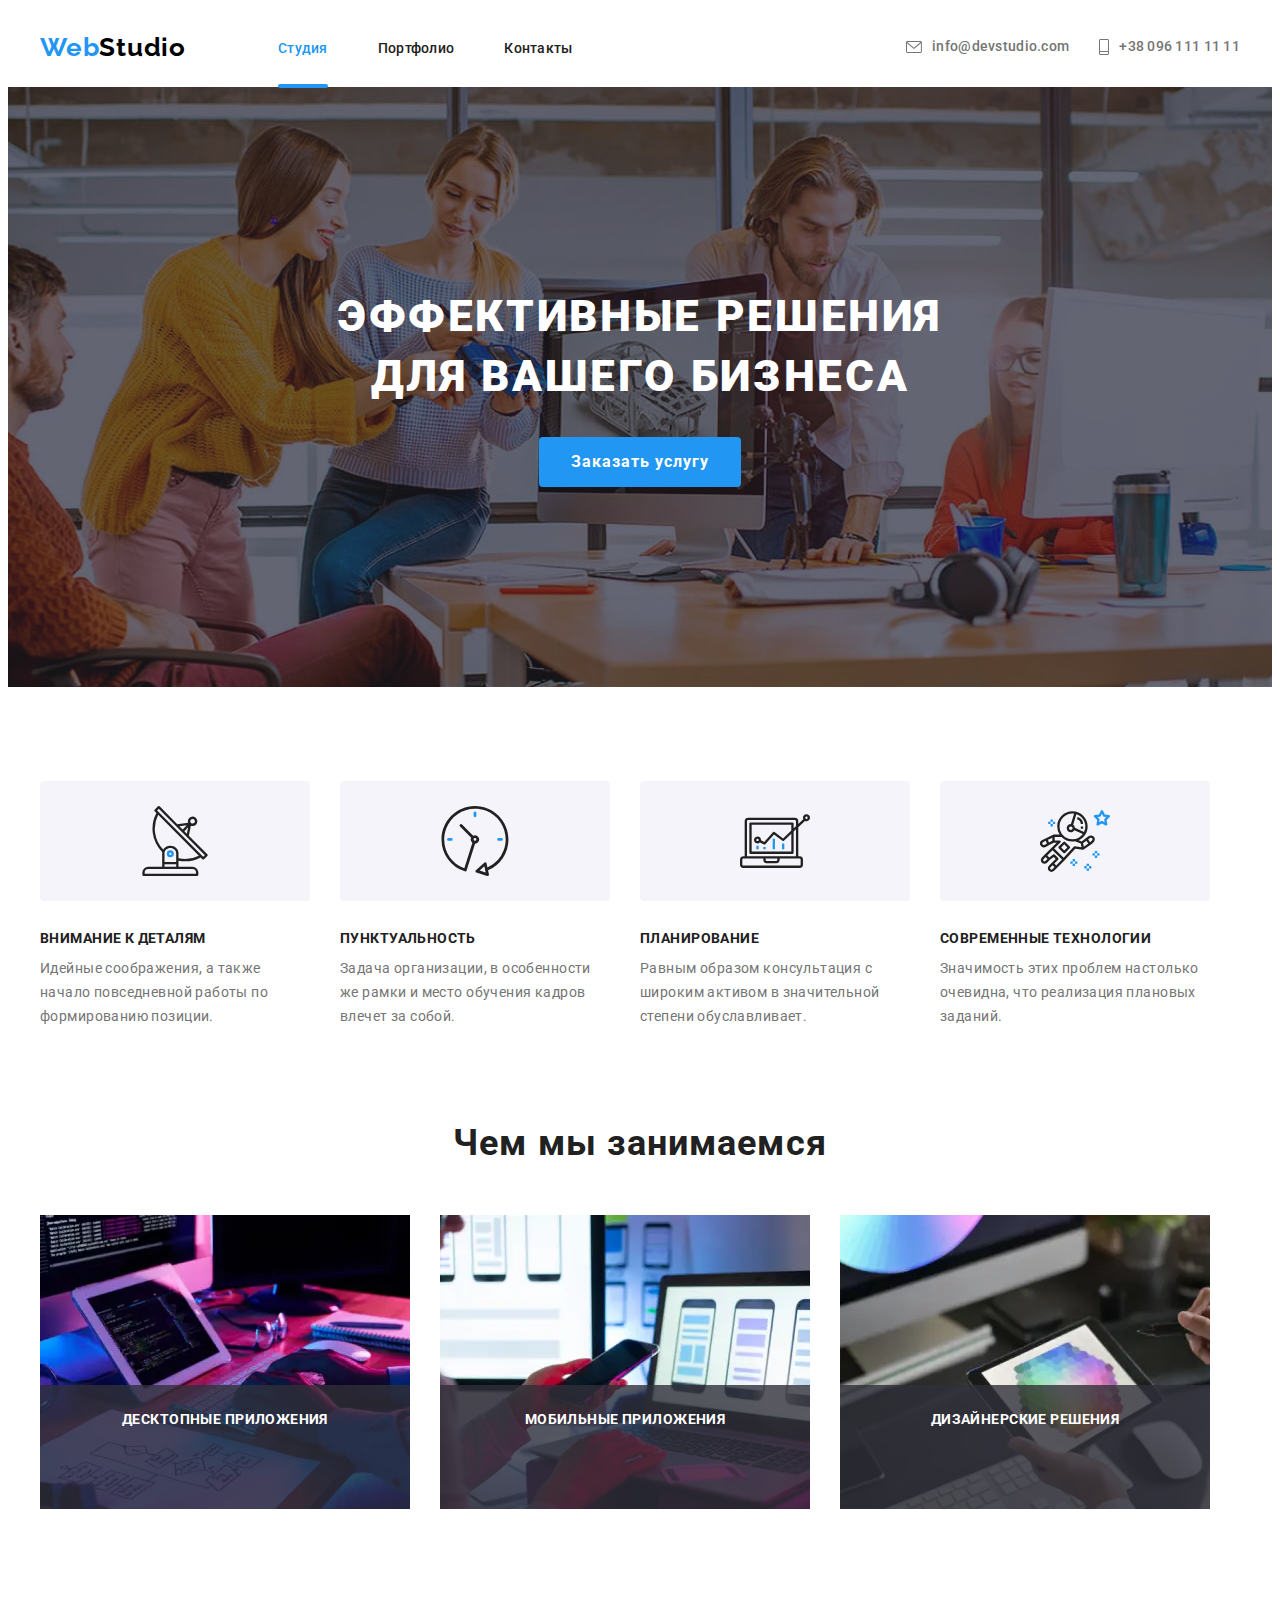
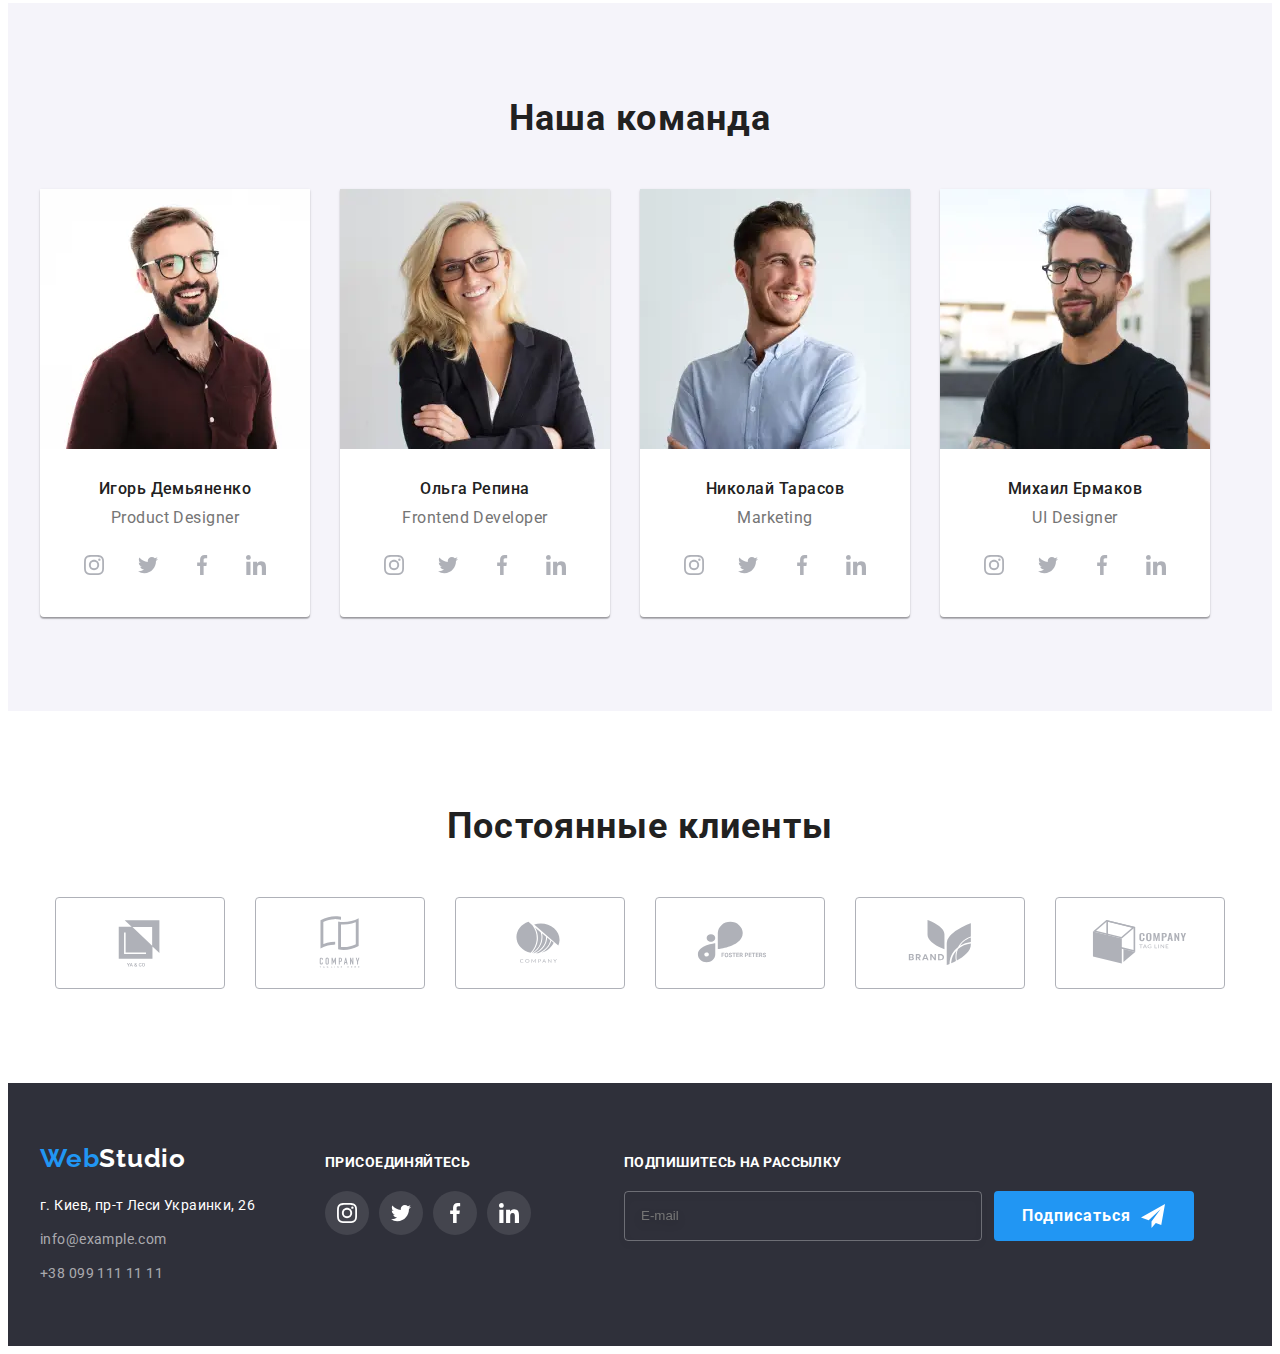
==== commit c6b0383a: "footer завершил" ====
--- a/index.html
+++ b/index.html
@@ -492,8 +492,8 @@
         </section>
     </main>
 
-    <!-- Footer -->
-    <!-- <footer class="footer">
+<!-- Footer -->
+    <footer class="footer">
         <div class="container footer-container">
             <div class="footer-address">
                 <a class="footer-logo link" href="./index.html"><span class="logo-primary">Web</span>Studio</a>
@@ -559,9 +559,9 @@
                 </form>
             </div>
         </div>
-    </footer> -->
-
-    <!-- modal window script -->
+    </footer>
+
+<!-- modal window script -->
     <div class="backdrop is-hidden" data-modal>
         <div class="modal-window">
             <button type="button" class="modal-close-button" data-modal-close>
--- a/css/main.min.css
+++ b/css/main.min.css
@@ -1,2 +1,2 @@
-:root{--font-family: "Roboto", sans-serif;--logo-font: "Raleway", sans-serif;--primary-text-color: #212121;--secondary-text-color: #757575;--accent-color: #2196f3;--icon-color: #afb1b8;--timing-function: cubic-bezier(0.4, 0, 0.2, 1);--duration: 250ms}.visually-hidden{position:absolute;width:1px;height:1px;margin:-1px;border:0;padding:0;white-space:nowrap;clip-path:inset(100%);clip:rect(0 0 0 0);overflow:hidden}body{font-family:var(--font-family)}h1,h2,h3,h4,h5,h6,p{margin-top:0;margin-bottom:0}ul{margin-top:0;margin-bottom:0;padding-left:0}img{display:block}li{display:block}.list{list-style:none}.link{text-decoration:none}@media screen and (max-width: 767px){.container{width:480px}}@media screen and (min-width: 768px){.container{width:768px}}@media screen and (min-width: 1200px){.container{width:1200px}}.container{padding-left:15px;padding-right:15px;margin-left:auto;margin-right:auto}.logo-primary{color:#2196f3;font-family:var(--logo-font);font-style:normal;font-weight:bold;font-size:26px;line-height:1.19;letter-spacing:0.03em}@media screen and (min-width: 306px){.logo{margin-right:92px}}.logo{color:#000000;font-family:var(--logo-font);font-style:normal;font-weight:bold;font-size:26px;line-height:1.19;letter-spacing:0.03em}.footer-logo{color:#ffffff;font-family:var(--logo-font);font-style:normal;font-weight:bold;font-size:26px;line-height:1.19;letter-spacing:0.03em}@media screen and (max-width: 960px){.main-title{font-size:26px;line-height:1.62}}@media screen and (min-width: 961px){.main-title{font-size:44px;line-height:1.36}}.main-title{margin-bottom:30px;font-family:var(--font-family);font-style:normal;font-weight:900;text-align:center;letter-spacing:0.06em;text-transform:uppercase;color:#ffffff}@media screen and (max-width: 1199px){.section-title{margin-bottom:30px}}@media screen and (min-width: 1200px){.section-title{margin-bottom:50px}}.section-title{font-family:var(--font-family);font-style:normal;font-weight:bold;font-size:36px;line-height:1.17;text-align:center;letter-spacing:0.03em;color:var(--primary-text-color)}.social-list{width:206px;height:44px;display:flex;justify-content:space-between;align-items:center}.social-link{display:flex;justify-content:center;align-items:center;width:44px;height:44px;border-radius:50%;background-color:#ffffff;transition-property:background-color;transition-duration:var(--duration);transition-timing-function:var(--timing-function)}.social-link:hover,.social-link:focus{background-color:var(--accent-color);cursor:pointer}.social-link-icon{fill:var(--icon-color);transition-property:fill;transition-duration:var(--duration);transition-timing-function:var(--timing-function)}.social-link:hover .social-link-icon,.social-link:focus .social-link-icon{fill:#ffffff;cursor:pointer}@media screen and (max-width: 450px){.backdrop{opacity:0;visibility:hidden;pointer-events:none}}.backdrop{position:fixed;top:0;left:0;width:100vw;height:100vh;background-color:rgba(0,0,0,0.2)}.backdrop.is-hidden{opacity:0;visibility:hidden;pointer-events:none}@media screen and (max-width: 450px){.modal-window{display:none}}@media screen and (min-width: 451px) and (max-width: 1199px){.modal-window{width:450px;height:609px}.policy-label{font-size:12px;line-height:1.17}}@media screen and (min-width: 1200px){.modal-window{width:528px;height:580px}.policy-label{font-size:14px;line-height:1.71}}.modal-window{position:absolute;top:50%;left:50%;transform:translate(-50%, -50%);background-color:#ffffff;box-shadow:0px 1px 3px rgba(0,0,0,0.12),0px 1px 1px rgba(0,0,0,0.14),0px 2px 1px rgba(0,0,0,0.2);border-radius:4px;padding:40px}.modal-close-button{position:absolute;top:8px;right:8px;width:30px;height:30px;display:flex;justify-content:center;align-items:center;border:1px solid rgba(0,0,0,0.1);border-radius:50%;background-color:#ffffff;padding:0;outline:none;cursor:pointer}.modal-close-icon{transition-property:fill;transition-duration:var(--duration);transition-timing-function:var(--timing-function)}.modal-close-button:hover .modal-close-icon,.modal-close-button:focus .modal-close-icon{fill:var(--accent-color)}.contact-form-title{font-family:var(--font-family);font-style:normal;font-weight:700;font-size:20px;line-height:1.15;text-align:center;letter-spacing:0.03em;color:#212121;margin-bottom:12px}.contact-form-input{width:100%;height:40px;padding-left:42px;border:1px solid rgba(33,33,33,0.2);box-sizing:border-box;border-radius:4px;transition-property:border-color;transition-duration:var(--duration);transition-timing-function:var(--timing-function)}.contact-form-input:focus{outline:none;border-color:var(--accent-color);cursor:pointer}.contact-form-field-wrapper{position:relative;display:block;margin-bottom:10px}.contact-form-icon{display:block;position:absolute;top:50%;left:12px;transform:translateY(-50%);transition-property:fill;transition-duration:var(--duration);transition-timing-function:var(--timing-function)}.contact-form-input:focus+.contact-form-icon{fill:var(--accent-color)}.contact-form-label{margin-bottom:10px;font-family:var(--font-family);font-style:normal;font-weight:400;font-size:12px;line-height:1.17;letter-spacing:0.01em;color:var(--secondary-text-color)}.contact-form-message{resize:none;width:100%;height:120px;border:1px solid rgba(33,33,33,0.2);box-sizing:border-box;border-radius:4px;padding:12px 16px;margin-bottom:20px;outline:none;transition-property:border-color;transition-duration:var(--duration);transition-timing-function:var(--timing-function)}.contact-form-message:focus{outline:none;border-color:var(--accent-color)}.contact-form-message::placeholder{font-family:var(--font-family);font-style:normal;font-weight:400;font-size:14px;line-height:1.14;letter-spacing:0.01em}.policy-label{font-family:var(--font-family);font-style:normal;font-weight:400;letter-spacing:0.03em;color:var(--secondary-text-color);display:flex;justify-content:center;align-items:center;cursor:pointer}.policy-label::before{display:inline-block;width:16px;height:16px;border:1px solid black;content:"";cursor:pointer;margin-right:8px;border-radius:2px}.policy-checkbox:checked+.policy-label::before{background-color:var(--accent-color);border-radius:2px;background-image:url(../img/svg/Vector.svg);background-size:contain;background-origin:border-box;background-position:center;background-repeat:no-repeat;border-color:transparent}.link-form{color:var(--accent-color)}.contact-form-button{display:block;margin:30px auto 40px auto;min-width:200px;border:transparent;background-color:var(--accent-color);border-radius:4px;cursor:pointer;padding:10px 56px;transition-property:box-shadow;transition-duration:var(--duration);transition-timing-function:var(--timing-function);font-family:var(--font-family);font-style:normal;font-weight:700;font-size:16px;line-height:1.88;display:flex;align-items:center;text-align:center;letter-spacing:0.06em;color:#FFFFFF}.contact-form-button:hover,.contact-form-button:focus{box-shadow:0px 4px 4px rgba(0,0,0,0.15)}@media screen and (max-width: 767px){.nav-list{display:none}.header-contact{display:none}.header-container{justify-content:space-between;padding-top:10px;padding-bottom:10px}.burger-menu{border:none;background-color:transparent;padding:12px 8px;line-height:0;margin-left:auto;cursor:pointer}.burger-menu__icon{fill:#000000;transition-property:fill;transition-duration:var(--duration);transition-timing-function:var(--timing-function)}.burger-menu__icon:hover,.burger-menu__icon:focus{fill:var(--accent-color)}.mobile-menu{position:absolute;top:0;left:0;width:100%;height:100vh;overflow:auto;background-color:#FFFFFF;opacity:0;visibility:hidden;pointer-events:none;transition-property:opacity;transition-duration:var(--duration);transition-timing-function:var(--timing-function)}.mobile-menu.is-open{opacity:1;visibility:visible;pointer-events:auto;z-index:1}.mobile-menu__container{position:relative;padding-top:48px;padding-bottom:48px;display:flex;flex-direction:column}.mobile-menu__close-button{position:absolute;top:10px;right:15px;padding:10px;background-color:transparent;border:none;line-height:0;cursor:pointer}.mobile-menu__close-icon{fill:#000000;transition-property:fill;transition-duration:var(--duration);transition-timing-function:var(--timing-function)}.mobile-menu__close-icon:hover,.mobile-menu__close-icon:focus{fill:var(--accent-color)}.mobile-menu__nav-list{display:flex;flex-direction:column}.mobile-menu__nav-link{font-family:var(--font-family);font-style:normal;font-weight:500;font-size:40px;line-height:1.18;letter-spacing:0.02em;color:var(--primary-text-color)}.mobile-menu__nav-item+.mobile-menu__nav-item,.mobile-menu__contacts-item+.mobile-menu__contacts-item{margin-top:32px}.mobile-menu__contacts{margin-top:302px}.mobile-menu__contacts-list{display:flex;flex-direction:column}.mobile-menu__contacts-tel{font-family:var(--font-family);font-style:normal;font-weight:500;font-size:34px;line-height:1.18;letter-spacing:0.02em;color:var(--accent-color)}.mobile-menu__contacts-mail{font-family:var(--font-family);font-style:normal;font-weight:500;font-size:24px;line-height:1.17;letter-spacing:0.02em;color:var(--secondary-text-color)}.mobile-menu__social{margin-top:64px}.mobile-menu__social-list{display:flex;flex-direction:row;flex-wrap:wrap}.mobile-menu__social-item+.mobile-menu__social-item{margin-left:10px}.mobile-menu__social-item:not(:first-child)::before{content:" ";height:100%;border:1px solid rgba(33,33,33,0.2);transform:rotate(90deg);margin-right:10px}.mobile-menu__social-link{font-family:var(--font-family);font-style:normal;font-weight:500;font-size:18px;line-height:1.22;letter-spacing:0.02em;color:var(--accent-color)}}@media screen and (min-width: 768px){.burger-menu{display:none}.mobile-menu{display:none}.header-container{padding-top:21px;padding-bottom:21px}.navigation{display:flex}.nav-list{display:flex;align-items:center}.nav-list__item+.nav-list__item{margin-left:50px}.nav-list__link{font-family:var(--font-family);font-style:normal;font-weight:500;font-size:14px;line-height:1.14;letter-spacing:0.02em;color:var(--primary-text-color);transition-property:color;transition-duration:var(--duration);transition-timing-function:var(--timing-function)}.nav-list__link:hover,.nav-list__link:focus{color:var(--accent-color);cursor:pointer}.current{position:relative}.current::after{content:" ";display:block;position:absolute;left:0;top:46px;width:100%;height:4px;border-radius:2px;background-color:var(--accent-color)}.header-contact{display:flex;flex-direction:column;margin-left:auto}.header-contact__item{display:flex;align-items:center}.header-contact__item+.header-contact__item{margin-top:10px}.header-contact__link{display:flex;align-items:center;font-family:var(--font-family);font-style:normal;font-weight:500;font-size:14px;line-height:1.14;letter-spacing:0.02em;color:var(--secondary-text-color);transition-property:color;transition-duration:var(--duration);transition-timing-function:var(--timing-function)}.header-contact__link:hover,.header-contact__link:focus{color:var(--accent-color);cursor:pointer}.header-contact__icon{fill:var(--secondary-text-color);margin-right:10px;transition-property:fill;transition-duration:var(--duration);transition-timing-function:var(--timing-function)}.header-contact__link:hover .header-contact__icon,.header-contact__link:focus .header-contact__icon{fill:var(--accent-color);cursor:pointer}}@media screen and (min-width: 1200px){.header-container{padding-top:24px;padding-bottom:24px}.current{position:relative}.current::after{content:"";display:block;position:absolute;left:0;top:44px;width:100%;height:4px;border-radius:2px;background-color:var(--accent-color)}.header-contact{display:flex;flex-direction:row;margin-left:auto}.header-contact__item{display:flex;align-items:center}.header-contact__item+.header-contact__item{margin-left:30px;margin-top:0}}.portfolio-header{border-bottom:1px solid #ECECEC}.header-container{display:flex;align-items:center}.current{color:var(--accent-color)}@media screen and (max-width: 576px){.hero{background-color:#2f303a;background-image:linear-gradient(rgba(47,48,58,0.4), rgba(47,48,58,0.4)),url(../../img/hero/mobile-header-img.jpg);background-size:auto 100%;background-repeat:no-repeat;background-position:center;padding-top:118px;padding-bottom:118px}}@media screen and (max-width: 576px) and (min-device-pixel-ratio: 2), screen and (max-width: 576px) and (min-resolution: 192dpi), screen and (max-width: 576px) and (min-resolution: 2dppx){.hero{background-image:linear-gradient(rgba(47,48,58,0.4), rgba(47,48,58,0.4)),url(../../img/hero/mobile-header-img@2x.jpg)}}@media screen and (min-width: 577px) and (max-width: 960px){.hero{background-color:#2f303a;background-image:linear-gradient(rgba(47,48,58,0.4), rgba(47,48,58,0.4)),url(../../img/hero/tablet-header-img.jpg);background-size:auto 100%;background-repeat:no-repeat;background-position:center;padding-top:118px;padding-bottom:118px}}@media screen and (min-width: 577px) and (max-width: 960px) and (min-device-pixel-ratio: 2), screen and (min-width: 577px) and (max-width: 960px) and (min-resolution: 192dpi), screen and (min-width: 577px) and (max-width: 960px) and (min-resolution: 2dppx){.hero{background-image:linear-gradient(rgba(47,48,58,0.4), rgba(47,48,58,0.4)),url(../../img/hero/tablet-header-img@2x.jpg)}}@media screen and (min-width: 961px){.hero{background-color:#2f303a;background-image:linear-gradient(rgba(47,48,58,0.4), rgba(47,48,58,0.4)),url(../../img/hero/desktop-header-img.jpg);background-size:auto 100%;background-repeat:no-repeat;background-position:center;padding-top:200px;padding-bottom:200px}}@media screen and (min-width: 961px) and (min-device-pixel-ratio: 2), screen and (min-width: 961px) and (min-resolution: 192dpi), screen and (min-width: 961px) and (min-resolution: 2dppx){.hero{background-image:linear-gradient(rgba(47,48,58,0.4), rgba(47,48,58,0.4)),url(../../img/hero/desktop-header-img@2x.jpg)}}.order-button{padding:10px 32px;margin-left:auto;margin-right:auto;min-width:200px;border:transparent;display:flex;align-items:center;cursor:pointer;font-family:var(--font-family);font-style:normal;font-weight:bold;font-size:16px;line-height:1.88;text-align:center;letter-spacing:0.06em;color:#ffffff;background-color:var(--accent-color);border-radius:4px;transition-property:box-shadow;transition-duration:var(--duration);transition-timing-function:var(--timing-function)}.order-button:hover,.order-button:focus{box-shadow:0px 4px 4px rgba(0,0,0,0.15)}@media screen and (max-width: 767px){.about{padding-top:60px;padding-bottom:60px}.about-list{flex-wrap:wrap;flex-direction:column}.about-list-item+.about-list-item{margin-top:30px}.item{width:450px}.about-title{text-align:center}}@media screen and (min-width: 768px) and (max-width: 1199px){.about{padding-top:60px;padding-bottom:60px}.about-list{flex-wrap:wrap;flex-basis:calc((100% - 30px) / 2);margin-right:-30px;margin-bottom:-30px}.about-list-item{margin-right:30px;margin-bottom:30px}.item{width:354px}}@media screen and (min-width: 1200px){.about{padding-top:94px;padding-bottom:94px}.about-list-item+.about-list-item{margin-left:30px}.item{width:270px}}.about-thumb{padding-top:25px;padding-bottom:25px;display:flex;justify-content:center;align-items:center;background-color:#f5f4fa;border-radius:4px}.about-list{display:flex}.about-title{margin-bottom:10px;margin-top:30px;font-family:var(--font-family);font-style:normal;font-weight:bold;font-size:14px;line-height:1.14;letter-spacing:0.03em;text-transform:uppercase;color:var(--primary-text-color)}.about-text{font-family:var(--font-family);font-style:normal;font-weight:normal;font-size:14px;line-height:1.71;letter-spacing:0.03em;color:var(--secondary-text-color)}@media screen and (max-width: 1199px){.work-section{display:none}}.work-section{padding-bottom:94px}.work-list{display:flex}.work-list-img+.work-list-img{margin-left:30px}.worklist-label{position:relative}.worklist-overlay{position:absolute;left:0;bottom:0;width:100%;height:70px;font-family:var(--font-family);font-style:normal;font-weight:700;font-size:14px;line-height:1.14;text-align:center;letter-spacing:0.03em;text-transform:uppercase;color:#FFFFFF;background-color:rgba(47,48,58,0.8);overflow:auto;padding-top:27px;padding-bottom:27px}@media screen and (max-width: 767px){.team{padding-top:60px;padding-bottom:60px}.card{width:450px;height:622px}.team-list{flex-direction:column}.team-list-item+.team-list-item{margin-top:30px}.team-text{padding-top:30px;padding-bottom:24px;padding-left:122px;padding-right:122px}}@media screen and (min-width: 768px) and (max-width: 1199px){.team{padding-top:60px;padding-bottom:60px}.card{width:354px;height:536px}.team-list{flex-basis:calc((100% - 30px) / 2);margin-right:-30px;margin-bottom:-30px}.team-list-item{margin-right:30px;margin-bottom:30px}.team-text{padding-top:30px;padding-bottom:24px;padding-left:74px;padding-right:74px}}@media screen and (min-width: 1200px){.team{padding-top:94px;padding-bottom:94px}.card{width:270px;height:428px}.team-list{flex-basis:calc((100% - 90px) / 4);margin-left:-30px;margin-bottom:-30px}.team-list-item{margin-left:30px;margin-bottom:30px}.team-text{padding-top:30px;padding-bottom:30px;padding-left:32px;padding-right:32px}}.team{background-color:#f5f4fa}.card{background:#ffffff;box-shadow:0px 1px 3px rgba(0,0,0,0.12),0px 1px 1px rgba(0,0,0,0.14),0px 2px 1px rgba(0,0,0,0.2);border-radius:0px 0px 4px 4px}.team-list{display:flex;flex-wrap:wrap}.team-list-name{margin-bottom:10px;font-family:var(--font-family);font-style:normal;font-weight:500;font-size:16px;line-height:1.19;text-align:center;letter-spacing:0.03em;color:var(--primary-text-color)}.team-list-position{margin-bottom:16px;font-family:var(--font-family);font-style:normal;font-weight:normal;font-size:16px;line-height:1.19;text-align:center;letter-spacing:0.03em;color:var(--secondary-text-color)}@media screen and (max-width: 767px){.clients{padding-top:60px;padding-bottom:60px}.clients-list{flex-wrap:wrap;flex-basis:calc((100% - 30px) / 2);margin-right:-30px;margin-bottom:-30px}.clients-item{margin-right:30px;margin-bottom:30px}.clients-link{width:210px;height:92px}}@media screen and (min-width: 768px) and (max-width: 1199px){.clients{padding-top:60px;padding-bottom:60px}.clients-list{flex-wrap:wrap;flex-basis:calc((100% - 60px) / 3);margin-right:-30px;margin-bottom:-30px}.clients-item{margin-right:30px;margin-bottom:30px}.clients-link{width:226px;height:92px}}@media screen and (min-width: 1200px){.clients{padding-top:94px;padding-bottom:94px}.clients-list{flex-direction:row}.clients-item+.clients-item{margin-left:30px}.clients-link{width:170px;height:92px}}.clients-list{display:flex;justify-content:center;align-items:center}.clients-link{display:flex;justify-content:center;align-items:center;border:1px solid var(--icon-color);box-sizing:border-box;border-radius:4px;transition-property:border-color;transition-duration:var(--duration);transition-timing-function:var(--timing-function)}.clients-link:hover,.clients-link:focus{border-color:var(--accent-color);cursor:pointer}.clients-link-icon{fill:var(--icon-color);transition-property:fill;transition-duration:var(--duration);transition-timing-function:var(--timing-function)}.clients-link:hover .clients-link-icon,.clients-link:focus .clients-link-icon{fill:var(--accent-color);cursor:pointer}.footer{background-color:#2f303a;padding-top:60px;padding-bottom:60px}.footer-container{display:flex;align-items:baseline}.footer-contacts-item+.footer-contacts-item{margin-top:10px}address{margin-top:20px}.footer-contacts-address{font-family:var(--font-family);font-style:normal;font-weight:normal;font-size:14px;line-height:1.71;letter-spacing:0.03em;color:#ffffff;transition-property:color;transition-duration:var(--duration);transition-timing-function:var(--timing-function)}.footer-contacts-address:hover,.footer-contacts-address:focus{color:var(--accent-color);cursor:pointer}.footer-contacts-link{font-family:var(--font-family);font-style:normal;font-weight:normal;font-size:14px;line-height:1.71;letter-spacing:0.03em;color:rgba(255,255,255,0.6);transition-property:color;transition-duration:var(--duration);transition-timing-function:var(--timing-function)}.footer-contacts-link:hover,.footer-contacts-link:focus{color:var(--accent-color);cursor:pointer}.footer-social{margin-left:70px}.footer-social-text{margin-bottom:20px;font-family:var(--font-family);font-style:normal;font-weight:bold;font-size:14px;line-height:1.14;letter-spacing:0.03em;text-transform:uppercase;color:#ffffff}.footer-social-list{width:206px;height:44px;display:flex;justify-content:space-between;align-items:center}.footer-social-link{display:flex;justify-content:center;align-items:center;width:44px;height:44px;border-radius:50%;background-color:rgba(255,255,255,0.1);transition-property:background-color;transition-duration:var(--duration);transition-timing-function:var(--timing-function)}.footer-social-link:hover,.footer-social-link:focus{background-color:var(--accent-color);cursor:pointer}.footer-social-link-icon{fill:#ffffff;transition-property:fill;transition-duration:var(--duration);transition-timing-function:var(--timing-function)}.footer-social-link:hover .footer-social-link-icon,.footer-social-link:focus .footer-social-link-icon{fill:#ffffff;cursor:pointer}.footer-subscribe-mail{width:358px;height:50px;border:1px solid rgba(255,255,255,0.3);box-sizing:border-box;filter:drop-shadow(0px 4px 4px rgba(0,0,0,0.15));border-radius:4px;background-color:transparent;padding:15px 16px;color:#ffffff}.footer-subscribe-button{min-width:200px;border:transparent;background-color:var(--accent-color);border-radius:4px;cursor:pointer;padding:10px 28px;margin-left:12px;transition-property:box-shadow;transition-duration:var(--duration);transition-timing-function:var(--timing-function);font-family:var(--font-family);font-style:normal;font-weight:700;font-size:16px;line-height:1.88;display:flex;align-items:center;text-align:center;letter-spacing:0.06em;color:#FFFFFF}.footer-subscribe-button:hover,.footer-subscribe-button:focus{box-shadow:0px 4px 4px rgba(0,0,0,0.15)}.button-icon{margin-left:10px}.footer-subscribe-thumb{margin-left:93px}.footer-subscribe-form{display:flex;flex-direction:row}
+:root{--font-family: "Roboto", sans-serif;--logo-font: "Raleway", sans-serif;--primary-text-color: #212121;--secondary-text-color: #757575;--accent-color: #2196f3;--icon-color: #afb1b8;--timing-function: cubic-bezier(0.4, 0, 0.2, 1);--duration: 250ms}.visually-hidden{position:absolute;width:1px;height:1px;margin:-1px;border:0;padding:0;white-space:nowrap;clip-path:inset(100%);clip:rect(0 0 0 0);overflow:hidden}body{font-family:var(--font-family)}h1,h2,h3,h4,h5,h6,p{margin-top:0;margin-bottom:0}ul{margin-top:0;margin-bottom:0;padding-left:0}img{display:block}li{display:block}.list{list-style:none}.link{text-decoration:none}@media screen and (max-width: 767px){.container{width:480px}}@media screen and (min-width: 768px){.container{width:768px}}@media screen and (min-width: 1200px){.container{width:1200px}}.container{padding-left:15px;padding-right:15px;margin-left:auto;margin-right:auto}.logo-primary{color:#2196f3;font-family:var(--logo-font);font-style:normal;font-weight:bold;font-size:26px;line-height:1.19;letter-spacing:0.03em}@media screen and (min-width: 306px){.logo{margin-right:92px}}.logo{color:#000000;font-family:var(--logo-font);font-style:normal;font-weight:bold;font-size:26px;line-height:1.19;letter-spacing:0.03em}.footer-logo{color:#ffffff;font-family:var(--logo-font);font-style:normal;font-weight:bold;font-size:26px;line-height:1.19;letter-spacing:0.03em}@media screen and (max-width: 960px){.main-title{font-size:26px;line-height:1.62}}@media screen and (min-width: 961px){.main-title{font-size:44px;line-height:1.36}}.main-title{margin-bottom:30px;font-family:var(--font-family);font-style:normal;font-weight:900;text-align:center;letter-spacing:0.06em;text-transform:uppercase;color:#ffffff}@media screen and (max-width: 1199px){.section-title{margin-bottom:30px}}@media screen and (min-width: 1200px){.section-title{margin-bottom:50px}}.section-title{font-family:var(--font-family);font-style:normal;font-weight:bold;font-size:36px;line-height:1.17;text-align:center;letter-spacing:0.03em;color:var(--primary-text-color)}.social-list{width:206px;height:44px;display:flex;justify-content:space-between;align-items:center}.social-link{display:flex;justify-content:center;align-items:center;width:44px;height:44px;border-radius:50%;background-color:#ffffff;transition-property:background-color;transition-duration:var(--duration);transition-timing-function:var(--timing-function)}.social-link:hover,.social-link:focus{background-color:var(--accent-color);cursor:pointer}.social-link-icon{fill:var(--icon-color);transition-property:fill;transition-duration:var(--duration);transition-timing-function:var(--timing-function)}.social-link:hover .social-link-icon,.social-link:focus .social-link-icon{fill:#ffffff;cursor:pointer}@media screen and (max-width: 450px){.backdrop{opacity:0;visibility:hidden;pointer-events:none}}.backdrop{position:fixed;top:0;left:0;width:100vw;height:100vh;background-color:rgba(0,0,0,0.2)}.backdrop.is-hidden{opacity:0;visibility:hidden;pointer-events:none}@media screen and (max-width: 450px){.modal-window{display:none}}@media screen and (min-width: 451px) and (max-width: 1199px){.modal-window{width:450px;height:609px}.policy-label{font-size:12px;line-height:1.17}}@media screen and (min-width: 1200px){.modal-window{width:528px;height:580px}.policy-label{font-size:14px;line-height:1.71}}.modal-window{position:absolute;top:50%;left:50%;transform:translate(-50%, -50%);background-color:#ffffff;box-shadow:0px 1px 3px rgba(0,0,0,0.12),0px 1px 1px rgba(0,0,0,0.14),0px 2px 1px rgba(0,0,0,0.2);border-radius:4px;padding:40px}.modal-close-button{position:absolute;top:8px;right:8px;width:30px;height:30px;display:flex;justify-content:center;align-items:center;border:1px solid rgba(0,0,0,0.1);border-radius:50%;background-color:#ffffff;padding:0;outline:none;cursor:pointer}.modal-close-icon{transition-property:fill;transition-duration:var(--duration);transition-timing-function:var(--timing-function)}.modal-close-button:hover .modal-close-icon,.modal-close-button:focus .modal-close-icon{fill:var(--accent-color)}.contact-form-title{font-family:var(--font-family);font-style:normal;font-weight:700;font-size:20px;line-height:1.15;text-align:center;letter-spacing:0.03em;color:#212121;margin-bottom:12px}.contact-form-input{width:100%;height:40px;padding-left:42px;border:1px solid rgba(33,33,33,0.2);box-sizing:border-box;border-radius:4px;transition-property:border-color;transition-duration:var(--duration);transition-timing-function:var(--timing-function)}.contact-form-input:focus{outline:none;border-color:var(--accent-color);cursor:pointer}.contact-form-field-wrapper{position:relative;display:block;margin-bottom:10px}.contact-form-icon{display:block;position:absolute;top:50%;left:12px;transform:translateY(-50%);transition-property:fill;transition-duration:var(--duration);transition-timing-function:var(--timing-function)}.contact-form-input:focus+.contact-form-icon{fill:var(--accent-color)}.contact-form-label{margin-bottom:10px;font-family:var(--font-family);font-style:normal;font-weight:400;font-size:12px;line-height:1.17;letter-spacing:0.01em;color:var(--secondary-text-color)}.contact-form-message{resize:none;width:100%;height:120px;border:1px solid rgba(33,33,33,0.2);box-sizing:border-box;border-radius:4px;padding:12px 16px;margin-bottom:20px;outline:none;transition-property:border-color;transition-duration:var(--duration);transition-timing-function:var(--timing-function)}.contact-form-message:focus{outline:none;border-color:var(--accent-color)}.contact-form-message::placeholder{font-family:var(--font-family);font-style:normal;font-weight:400;font-size:14px;line-height:1.14;letter-spacing:0.01em}.policy-label{font-family:var(--font-family);font-style:normal;font-weight:400;letter-spacing:0.03em;color:var(--secondary-text-color);display:flex;justify-content:center;align-items:center;cursor:pointer}.policy-label::before{display:inline-block;width:16px;height:16px;border:1px solid black;content:"";cursor:pointer;margin-right:8px;border-radius:2px}.policy-checkbox:checked+.policy-label::before{background-color:var(--accent-color);border-radius:2px;background-image:url(../img/svg/Vector.svg);background-size:contain;background-origin:border-box;background-position:center;background-repeat:no-repeat;border-color:transparent}.link-form{color:var(--accent-color)}.contact-form-button{display:block;margin:30px auto 40px auto;min-width:200px;border:transparent;background-color:var(--accent-color);border-radius:4px;cursor:pointer;padding:10px 56px;transition-property:box-shadow;transition-duration:var(--duration);transition-timing-function:var(--timing-function);font-family:var(--font-family);font-style:normal;font-weight:700;font-size:16px;line-height:1.88;display:flex;align-items:center;text-align:center;letter-spacing:0.06em;color:#FFFFFF}.contact-form-button:hover,.contact-form-button:focus{box-shadow:0px 4px 4px rgba(0,0,0,0.15)}@media screen and (max-width: 767px){.nav-list{display:none}.header-contact{display:none}.header-container{justify-content:space-between;padding-top:10px;padding-bottom:10px}.burger-menu{border:none;background-color:transparent;padding:12px 8px;line-height:0;margin-left:auto;cursor:pointer}.burger-menu__icon{fill:#000000;transition-property:fill;transition-duration:var(--duration);transition-timing-function:var(--timing-function)}.burger-menu__icon:hover,.burger-menu__icon:focus{fill:var(--accent-color)}.mobile-menu{position:absolute;top:0;left:0;width:100%;height:100vh;overflow:auto;background-color:#FFFFFF;opacity:0;visibility:hidden;pointer-events:none;transition-property:opacity;transition-duration:var(--duration);transition-timing-function:var(--timing-function)}.mobile-menu.is-open{opacity:1;visibility:visible;pointer-events:auto;z-index:1}.mobile-menu__container{position:relative;padding-top:48px;padding-bottom:48px;display:flex;flex-direction:column}.mobile-menu__close-button{position:absolute;top:10px;right:15px;padding:10px;background-color:transparent;border:none;line-height:0;cursor:pointer}.mobile-menu__close-icon{fill:#000000;transition-property:fill;transition-duration:var(--duration);transition-timing-function:var(--timing-function)}.mobile-menu__close-icon:hover,.mobile-menu__close-icon:focus{fill:var(--accent-color)}.mobile-menu__nav-list{display:flex;flex-direction:column}.mobile-menu__nav-link{font-family:var(--font-family);font-style:normal;font-weight:500;font-size:40px;line-height:1.18;letter-spacing:0.02em;color:var(--primary-text-color)}.mobile-menu__nav-item+.mobile-menu__nav-item,.mobile-menu__contacts-item+.mobile-menu__contacts-item{margin-top:32px}.mobile-menu__contacts{margin-top:302px}.mobile-menu__contacts-list{display:flex;flex-direction:column}.mobile-menu__contacts-tel{font-family:var(--font-family);font-style:normal;font-weight:500;font-size:34px;line-height:1.18;letter-spacing:0.02em;color:var(--accent-color)}.mobile-menu__contacts-mail{font-family:var(--font-family);font-style:normal;font-weight:500;font-size:24px;line-height:1.17;letter-spacing:0.02em;color:var(--secondary-text-color)}.mobile-menu__social{margin-top:64px}.mobile-menu__social-list{display:flex;flex-direction:row;flex-wrap:wrap}.mobile-menu__social-item+.mobile-menu__social-item{margin-left:10px}.mobile-menu__social-item:not(:first-child)::before{content:" ";height:100%;border:1px solid rgba(33,33,33,0.2);transform:rotate(90deg);margin-right:10px}.mobile-menu__social-link{font-family:var(--font-family);font-style:normal;font-weight:500;font-size:18px;line-height:1.22;letter-spacing:0.02em;color:var(--accent-color)}}@media screen and (min-width: 768px){.burger-menu{display:none}.mobile-menu{display:none}.header-container{padding-top:21px;padding-bottom:21px}.navigation{display:flex}.nav-list{display:flex;align-items:center}.nav-list__item+.nav-list__item{margin-left:50px}.nav-list__link{font-family:var(--font-family);font-style:normal;font-weight:500;font-size:14px;line-height:1.14;letter-spacing:0.02em;color:var(--primary-text-color);transition-property:color;transition-duration:var(--duration);transition-timing-function:var(--timing-function)}.nav-list__link:hover,.nav-list__link:focus{color:var(--accent-color);cursor:pointer}.current{position:relative}.current::after{content:" ";display:block;position:absolute;left:0;top:46px;width:100%;height:4px;border-radius:2px;background-color:var(--accent-color)}.header-contact{display:flex;flex-direction:column;margin-left:auto}.header-contact__item{display:flex;align-items:center}.header-contact__item+.header-contact__item{margin-top:10px}.header-contact__link{display:flex;align-items:center;font-family:var(--font-family);font-style:normal;font-weight:500;font-size:14px;line-height:1.14;letter-spacing:0.02em;color:var(--secondary-text-color);transition-property:color;transition-duration:var(--duration);transition-timing-function:var(--timing-function)}.header-contact__link:hover,.header-contact__link:focus{color:var(--accent-color);cursor:pointer}.header-contact__icon{fill:var(--secondary-text-color);margin-right:10px;transition-property:fill;transition-duration:var(--duration);transition-timing-function:var(--timing-function)}.header-contact__link:hover .header-contact__icon,.header-contact__link:focus .header-contact__icon{fill:var(--accent-color);cursor:pointer}}@media screen and (min-width: 1200px){.header-container{padding-top:24px;padding-bottom:24px}.current{position:relative}.current::after{content:"";display:block;position:absolute;left:0;top:44px;width:100%;height:4px;border-radius:2px;background-color:var(--accent-color)}.header-contact{display:flex;flex-direction:row;margin-left:auto}.header-contact__item{display:flex;align-items:center}.header-contact__item+.header-contact__item{margin-left:30px;margin-top:0}}.portfolio-header{border-bottom:1px solid #ECECEC}.header-container{display:flex;align-items:center}.current{color:var(--accent-color)}@media screen and (max-width: 576px){.hero{background-color:#2f303a;background-image:linear-gradient(rgba(47,48,58,0.4), rgba(47,48,58,0.4)),url(../../img/hero/mobile-header-img.jpg);background-size:auto 100%;background-repeat:no-repeat;background-position:center;padding-top:118px;padding-bottom:118px}}@media screen and (max-width: 576px) and (min-device-pixel-ratio: 2), screen and (max-width: 576px) and (min-resolution: 192dpi), screen and (max-width: 576px) and (min-resolution: 2dppx){.hero{background-image:linear-gradient(rgba(47,48,58,0.4), rgba(47,48,58,0.4)),url(../../img/hero/mobile-header-img@2x.jpg)}}@media screen and (min-width: 577px) and (max-width: 960px){.hero{background-color:#2f303a;background-image:linear-gradient(rgba(47,48,58,0.4), rgba(47,48,58,0.4)),url(../../img/hero/tablet-header-img.jpg);background-size:auto 100%;background-repeat:no-repeat;background-position:center;padding-top:118px;padding-bottom:118px}}@media screen and (min-width: 577px) and (max-width: 960px) and (min-device-pixel-ratio: 2), screen and (min-width: 577px) and (max-width: 960px) and (min-resolution: 192dpi), screen and (min-width: 577px) and (max-width: 960px) and (min-resolution: 2dppx){.hero{background-image:linear-gradient(rgba(47,48,58,0.4), rgba(47,48,58,0.4)),url(../../img/hero/tablet-header-img@2x.jpg)}}@media screen and (min-width: 961px){.hero{background-color:#2f303a;background-image:linear-gradient(rgba(47,48,58,0.4), rgba(47,48,58,0.4)),url(../../img/hero/desktop-header-img.jpg);background-size:auto 100%;background-repeat:no-repeat;background-position:center;padding-top:200px;padding-bottom:200px}}@media screen and (min-width: 961px) and (min-device-pixel-ratio: 2), screen and (min-width: 961px) and (min-resolution: 192dpi), screen and (min-width: 961px) and (min-resolution: 2dppx){.hero{background-image:linear-gradient(rgba(47,48,58,0.4), rgba(47,48,58,0.4)),url(../../img/hero/desktop-header-img@2x.jpg)}}.order-button{padding:10px 32px;margin-left:auto;margin-right:auto;min-width:200px;border:transparent;display:flex;align-items:center;cursor:pointer;font-family:var(--font-family);font-style:normal;font-weight:bold;font-size:16px;line-height:1.88;text-align:center;letter-spacing:0.06em;color:#ffffff;background-color:var(--accent-color);border-radius:4px;transition-property:box-shadow;transition-duration:var(--duration);transition-timing-function:var(--timing-function)}.order-button:hover,.order-button:focus{box-shadow:0px 4px 4px rgba(0,0,0,0.15)}@media screen and (max-width: 767px){.about{padding-top:60px;padding-bottom:60px}.about-list{flex-wrap:wrap;flex-direction:column}.about-list-item+.about-list-item{margin-top:30px}.item{width:450px}.about-title{text-align:center}}@media screen and (min-width: 768px) and (max-width: 1199px){.about{padding-top:60px;padding-bottom:60px}.about-list{flex-wrap:wrap;flex-basis:calc((100% - 30px) / 2);margin-right:-30px;margin-bottom:-30px}.about-list-item{margin-right:30px;margin-bottom:30px}.item{width:354px}}@media screen and (min-width: 1200px){.about{padding-top:94px;padding-bottom:94px}.about-list-item+.about-list-item{margin-left:30px}.item{width:270px}}.about-thumb{padding-top:25px;padding-bottom:25px;display:flex;justify-content:center;align-items:center;background-color:#f5f4fa;border-radius:4px}.about-list{display:flex}.about-title{margin-bottom:10px;margin-top:30px;font-family:var(--font-family);font-style:normal;font-weight:bold;font-size:14px;line-height:1.14;letter-spacing:0.03em;text-transform:uppercase;color:var(--primary-text-color)}.about-text{font-family:var(--font-family);font-style:normal;font-weight:normal;font-size:14px;line-height:1.71;letter-spacing:0.03em;color:var(--secondary-text-color)}@media screen and (max-width: 1199px){.work-section{display:none}}.work-section{padding-bottom:94px}.work-list{display:flex}.work-list-img+.work-list-img{margin-left:30px}.worklist-label{position:relative}.worklist-overlay{position:absolute;left:0;bottom:0;width:100%;height:70px;font-family:var(--font-family);font-style:normal;font-weight:700;font-size:14px;line-height:1.14;text-align:center;letter-spacing:0.03em;text-transform:uppercase;color:#FFFFFF;background-color:rgba(47,48,58,0.8);overflow:auto;padding-top:27px;padding-bottom:27px}@media screen and (max-width: 767px){.team{padding-top:60px;padding-bottom:60px}.card{width:450px;height:622px}.team-list{flex-direction:column}.team-list-item+.team-list-item{margin-top:30px}.team-text{padding-top:30px;padding-bottom:24px;padding-left:122px;padding-right:122px}}@media screen and (min-width: 768px) and (max-width: 1199px){.team{padding-top:60px;padding-bottom:60px}.card{width:354px;height:536px}.team-list{flex-basis:calc((100% - 30px) / 2);margin-right:-30px;margin-bottom:-30px}.team-list-item{margin-right:30px;margin-bottom:30px}.team-text{padding-top:30px;padding-bottom:24px;padding-left:74px;padding-right:74px}}@media screen and (min-width: 1200px){.team{padding-top:94px;padding-bottom:94px}.card{width:270px;height:428px}.team-list{flex-basis:calc((100% - 90px) / 4);margin-left:-30px;margin-bottom:-30px}.team-list-item{margin-left:30px;margin-bottom:30px}.team-text{padding-top:30px;padding-bottom:30px;padding-left:32px;padding-right:32px}}.team{background-color:#f5f4fa}.card{background:#ffffff;box-shadow:0px 1px 3px rgba(0,0,0,0.12),0px 1px 1px rgba(0,0,0,0.14),0px 2px 1px rgba(0,0,0,0.2);border-radius:0px 0px 4px 4px}.team-list{display:flex;flex-wrap:wrap}.team-list-name{margin-bottom:10px;font-family:var(--font-family);font-style:normal;font-weight:500;font-size:16px;line-height:1.19;text-align:center;letter-spacing:0.03em;color:var(--primary-text-color)}.team-list-position{margin-bottom:16px;font-family:var(--font-family);font-style:normal;font-weight:normal;font-size:16px;line-height:1.19;text-align:center;letter-spacing:0.03em;color:var(--secondary-text-color)}@media screen and (max-width: 767px){.clients{padding-top:60px;padding-bottom:60px}.clients-list{flex-wrap:wrap;flex-basis:calc((100% - 30px) / 2);margin-right:-30px;margin-bottom:-30px}.clients-item{margin-right:30px;margin-bottom:30px}.clients-link{width:210px;height:92px}}@media screen and (min-width: 768px) and (max-width: 1199px){.clients{padding-top:60px;padding-bottom:60px}.clients-list{flex-wrap:wrap;flex-basis:calc((100% - 60px) / 3);margin-right:-30px;margin-bottom:-30px}.clients-item{margin-right:30px;margin-bottom:30px}.clients-link{width:226px;height:92px}}@media screen and (min-width: 1200px){.clients{padding-top:94px;padding-bottom:94px}.clients-list{flex-direction:row}.clients-item+.clients-item{margin-left:30px}.clients-link{width:170px;height:92px}}.clients-list{display:flex;justify-content:center;align-items:center}.clients-link{display:flex;justify-content:center;align-items:center;border:1px solid var(--icon-color);box-sizing:border-box;border-radius:4px;transition-property:border-color;transition-duration:var(--duration);transition-timing-function:var(--timing-function)}.clients-link:hover,.clients-link:focus{border-color:var(--accent-color);cursor:pointer}.clients-link-icon{fill:var(--icon-color);transition-property:fill;transition-duration:var(--duration);transition-timing-function:var(--timing-function)}.clients-link:hover .clients-link-icon,.clients-link:focus .clients-link-icon{fill:var(--accent-color);cursor:pointer}@media screen and (max-width: 767px){.footer-container,.footer-address,.footer-social,.footer-subscribe-thumb,.footer-contact-list,.footer-subscribe-form{display:flex;flex-wrap:wrap;flex-direction:column;align-items:center}.footer-subscribe-thumb,.footer-social{margin-top:60px}.footer-contacts-item+.footer-contacts-item{margin-top:8px}.footer-subscribe-button,.footer-subscribe-mail,.footer-social-list{margin-top:20px}.footer-subscribe-mail{width:450px;height:50px}}@media screen and (min-width: 768px) and (max-width: 1199px){.footer-container{display:flex;align-items:baseline;flex-wrap:wrap;justify-content:center}.footer-address,.footer-social,.footer-subscribe-thumb,.footer-contact-list,.footer-subscribe-form{display:flex;flex-wrap:wrap;flex-direction:column;align-items:center}.footer-social{margin-left:165px}.footer-subscribe-thumb{align-self:flex-end}.footer-contacts-item+.footer-contacts-item{margin-top:8px}.footer-subscribe-thumb{margin-top:60px}.footer-subscribe-button,.footer-subscribe-mail,.footer-social-list{margin-top:20px}.footer-subscribe-mail{width:450px;height:50px}}@media screen and (min-width: 1200px){.footer-container{display:flex;align-items:baseline}.footer-contacts-item+.footer-contacts-item{margin-top:10px}.footer-social{margin-left:70px}.footer-social-text{margin-bottom:20px}.footer-subscribe-mail{width:358px;height:50px}.footer-subscribe-button{margin-left:12px}.footer-subscribe-thumb{margin-left:93px}.footer-subscribe-form{display:flex;flex-direction:row}}.footer{background-color:#2f303a;padding-top:60px;padding-bottom:60px}address{margin-top:20px}.footer-contacts-address{font-family:var(--font-family);font-style:normal;font-weight:normal;font-size:14px;line-height:1.71;letter-spacing:0.03em;color:#ffffff;transition-property:color;transition-duration:var(--duration);transition-timing-function:var(--timing-function)}.footer-contacts-address:hover,.footer-contacts-address:focus{color:var(--accent-color);cursor:pointer}.footer-contacts-link{font-family:var(--font-family);font-style:normal;font-weight:normal;font-size:14px;line-height:1.71;letter-spacing:0.03em;color:rgba(255,255,255,0.6);transition-property:color;transition-duration:var(--duration);transition-timing-function:var(--timing-function)}.footer-contacts-link:hover,.footer-contacts-link:focus{color:var(--accent-color);cursor:pointer}.footer-social-text{font-family:var(--font-family);font-style:normal;font-weight:bold;font-size:14px;line-height:1.14;letter-spacing:0.03em;text-transform:uppercase;color:#ffffff}.footer-social-list{width:206px;height:44px;display:flex;justify-content:space-between;align-items:center}.footer-social-link{display:flex;justify-content:center;align-items:center;width:44px;height:44px;border-radius:50%;background-color:rgba(255,255,255,0.1);transition-property:background-color;transition-duration:var(--duration);transition-timing-function:var(--timing-function)}.footer-social-link:hover,.footer-social-link:focus{background-color:var(--accent-color);cursor:pointer}.footer-social-link-icon{fill:#ffffff;transition-property:fill;transition-duration:var(--duration);transition-timing-function:var(--timing-function)}.footer-social-link:hover .footer-social-link-icon,.footer-social-link:focus .footer-social-link-icon{fill:#ffffff;cursor:pointer}.footer-subscribe-mail{border:1px solid rgba(255,255,255,0.3);box-sizing:border-box;filter:drop-shadow(0px 4px 4px rgba(0,0,0,0.15));border-radius:4px;background-color:transparent;padding:15px 16px;color:#ffffff}.footer-subscribe-button{min-width:200px;border:transparent;background-color:var(--accent-color);border-radius:4px;cursor:pointer;padding:10px 28px;transition-property:box-shadow;transition-duration:var(--duration);transition-timing-function:var(--timing-function);font-family:var(--font-family);font-style:normal;font-weight:700;font-size:16px;line-height:1.88;display:flex;align-items:center;text-align:center;letter-spacing:0.06em;color:#FFFFFF}.footer-subscribe-button:hover,.footer-subscribe-button:focus{box-shadow:0px 4px 4px rgba(0,0,0,0.15)}.button-icon{margin-left:10px}
 /*# sourceMappingURL=main.min.css.map */